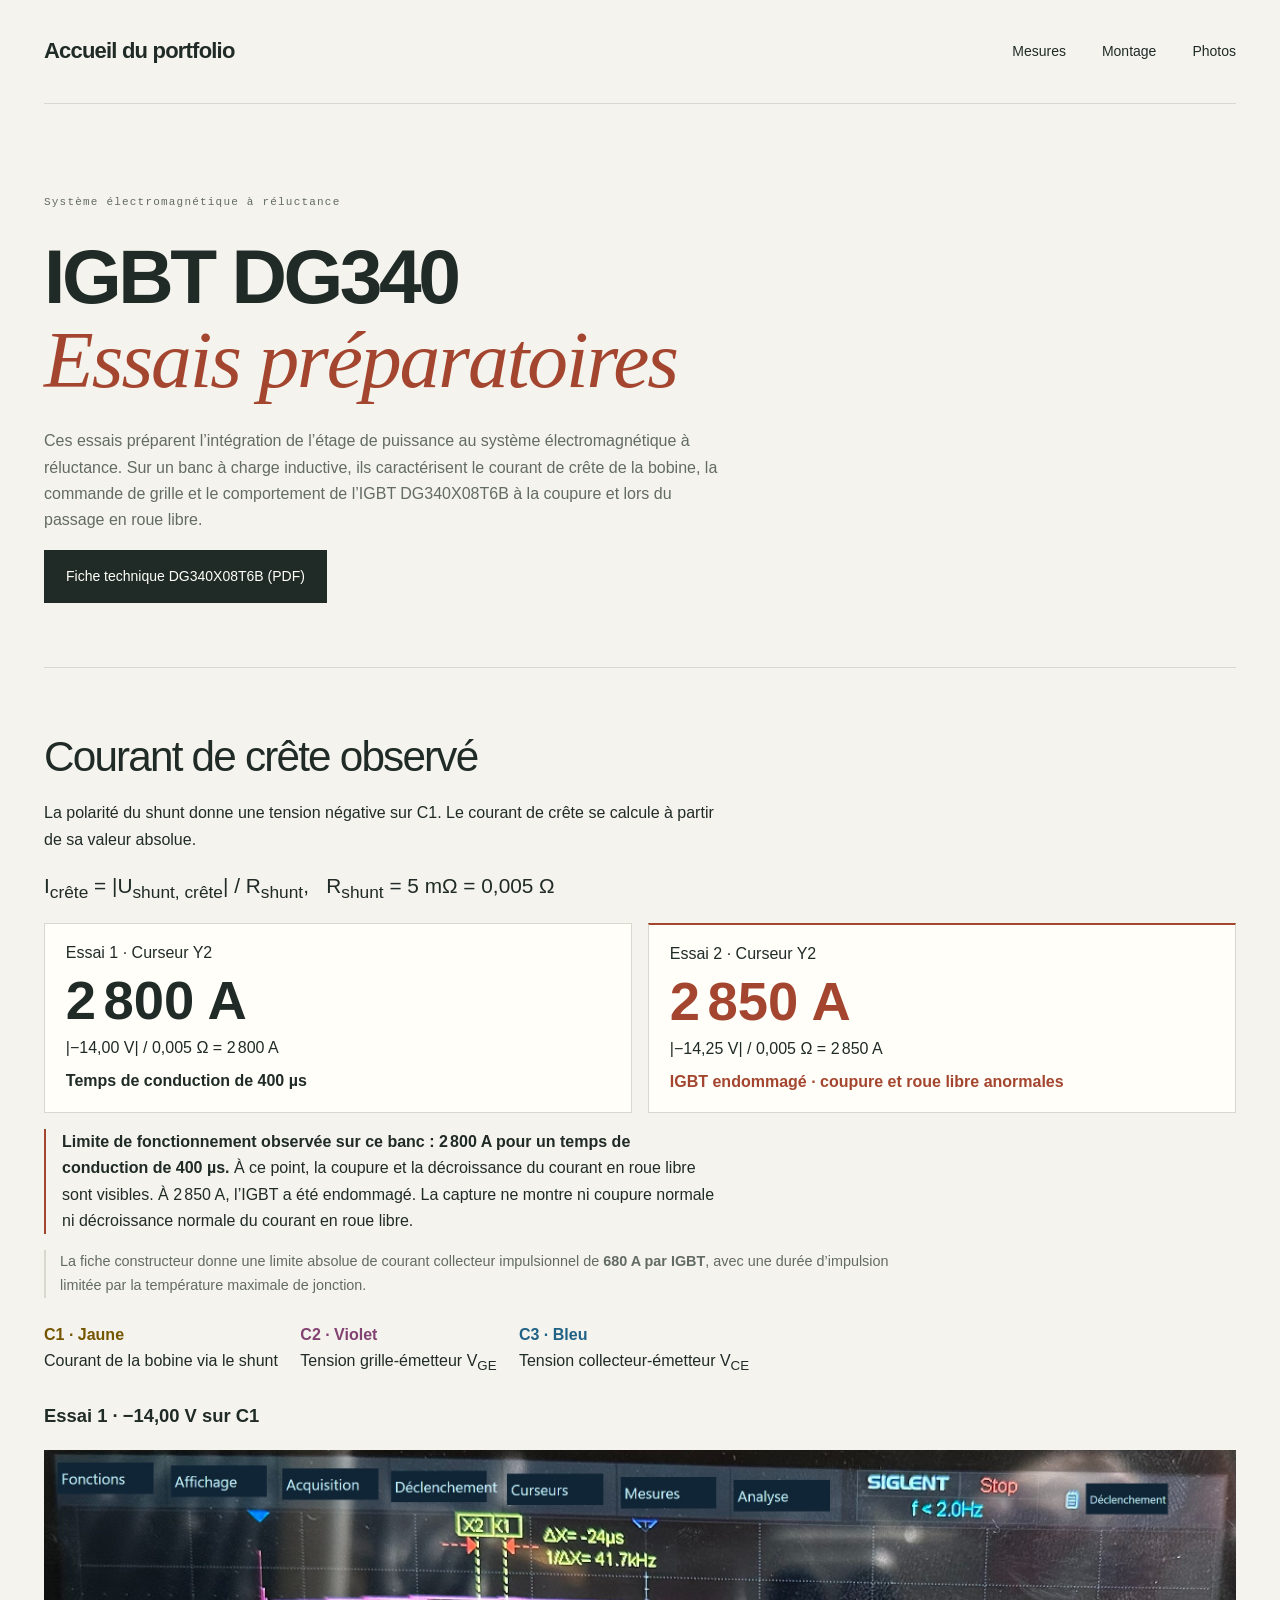
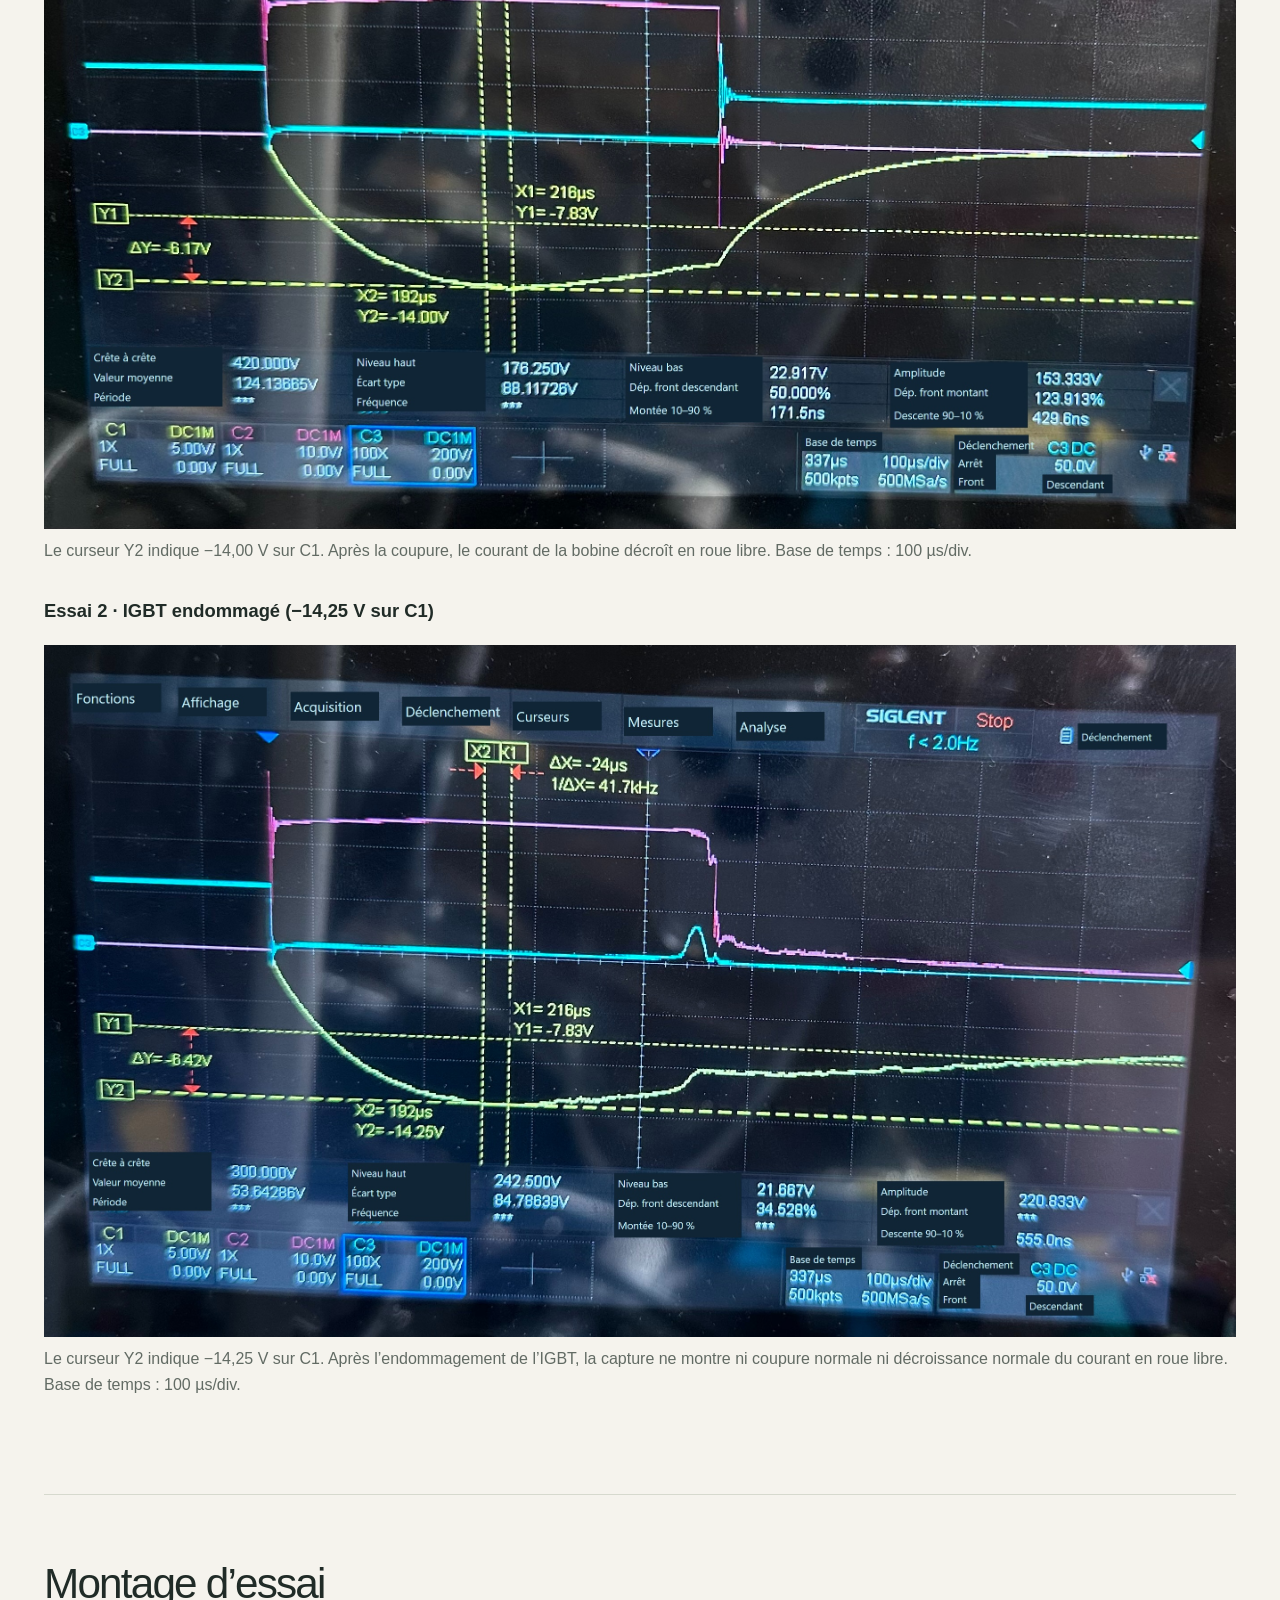
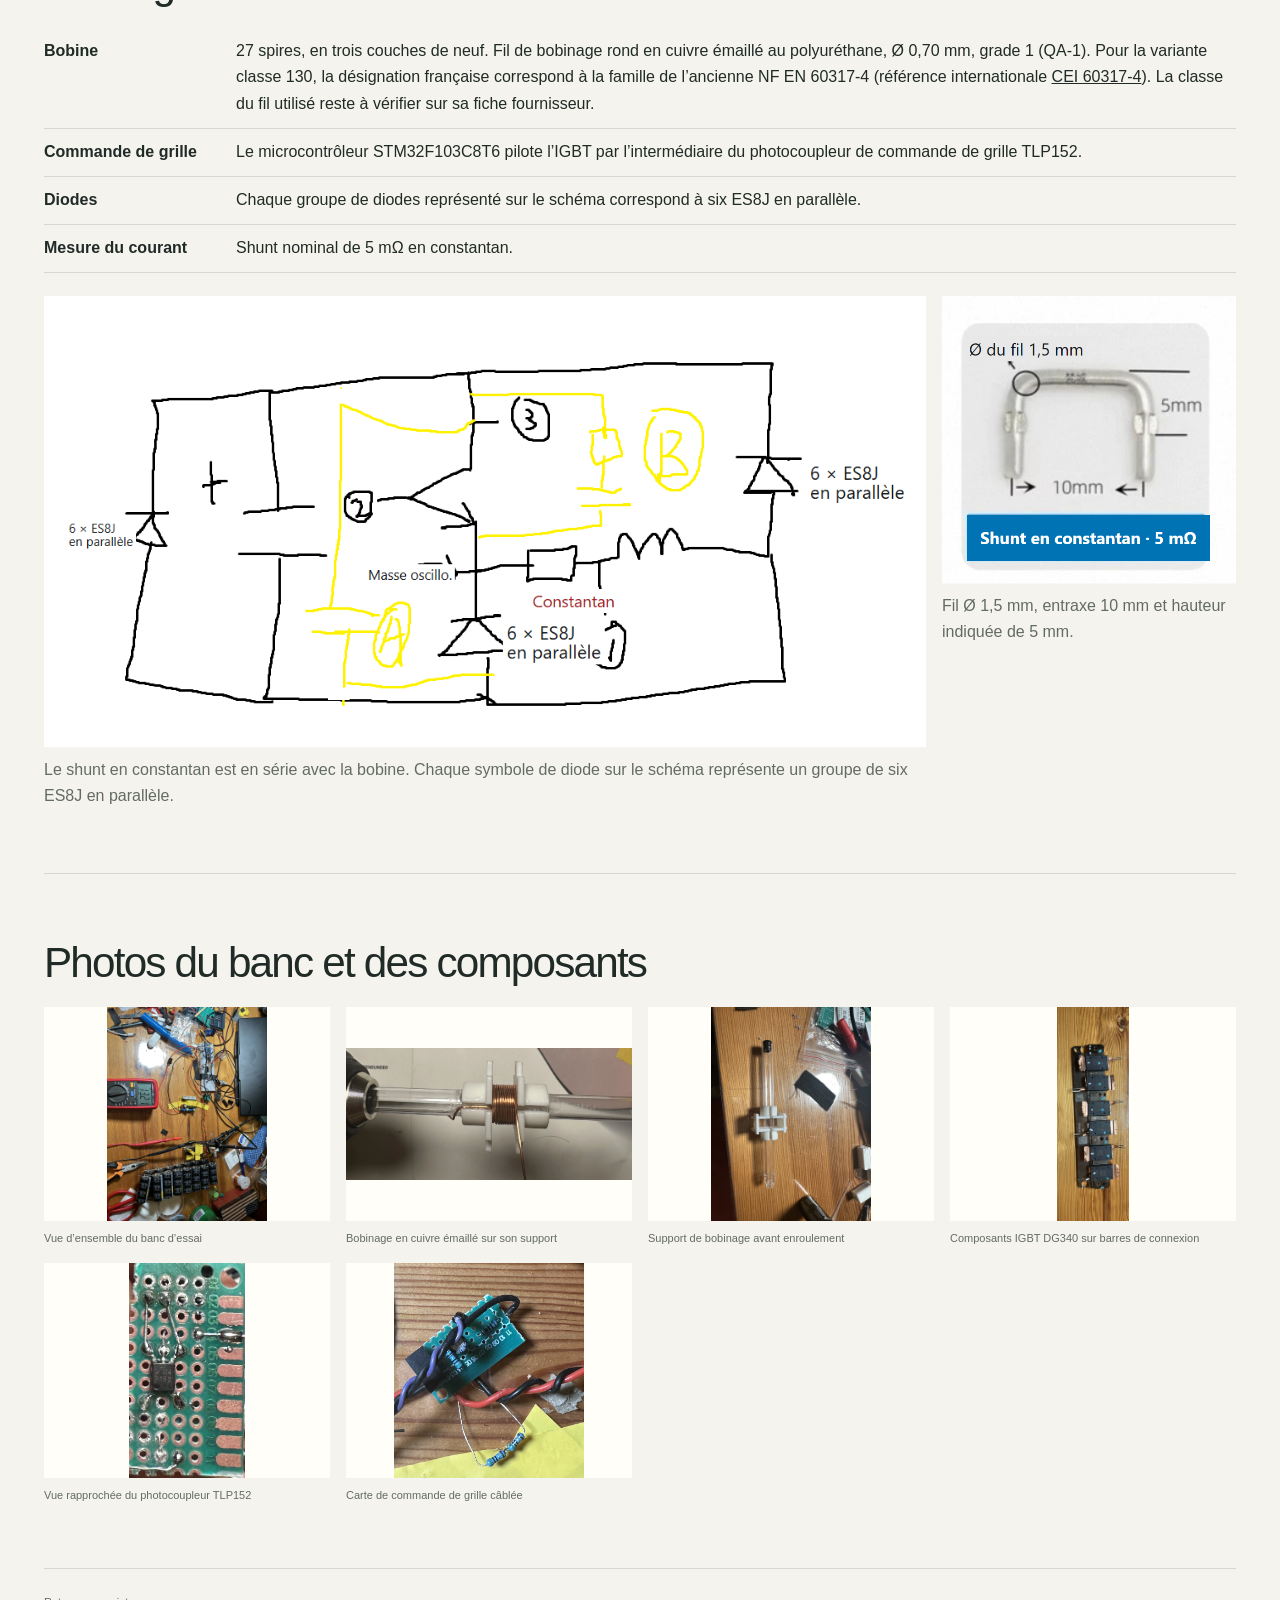
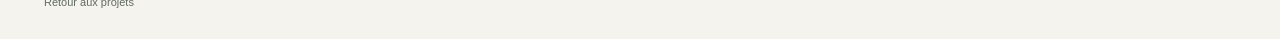
==== igbt-dg340/index.html @ d58801d5 "Keep informative captions on DG340 test figures" ====
<!doctype html>
<html lang="fr">
<head>
  <meta charset="utf-8">
  <meta name="viewport" content="width=device-width, initial-scale=1">
  <meta name="description" content="Essais préparatoires de l’étage de puissance à IGBT DG340X08T6B pour un système électromagnétique à réluctance.">
  <title>Essais préparatoires du système à réluctance · IGBT DG340</title>
  <link rel="stylesheet" href="../home-classic.css">
  <link rel="stylesheet" href="essais.css?v=3">
</head>
<body class="dg340">
  <header>
    <div class="wrap header">
      <a class="wordmark" href="../">Accueil du portfolio</a>
      <nav aria-label="Sur cette page">
        <a href="#mesures">Mesures</a>
        <a href="#montage">Montage</a>
        <a href="#photos">Photos</a>
      </nav>
    </div>
  </header>
  <main class="wrap">
    <header class="report-intro">
      <p class="eyebrow">Système électromagnétique à réluctance</p>
      <h1>IGBT DG340<br><em>Essais préparatoires</em></h1>
      <p>Ces essais préparent l’intégration de l’étage de puissance au système électromagnétique à réluctance. Sur un banc à charge inductive, ils caractérisent le courant de crête de la bobine, la commande de grille et le comportement de l’IGBT DG340X08T6B à la coupure et lors du passage en roue libre.</p>
      <a class="button" href="media/DG340X08T6B.pdf">Fiche technique DG340X08T6B (PDF)</a>
    </header>
    <section id="mesures">
      <h2>Courant de crête observé</h2>
      <p>La polarité du shunt donne une tension négative sur C1. Le courant de crête se calcule à partir de sa valeur absolue.</p>
      <p class="formula" aria-label="Courant de crête égal à la valeur absolue de la tension de crête sur le shunt divisée par 0,005 ohm">
        I<sub>crête</sub> = |U<sub>shunt, crête</sub>| / R<sub>shunt</sub>, &nbsp; R<sub>shunt</sub> = 5 mΩ = 0,005 Ω
      </p>
      <div class="results">
        <div><span>Essai 1 · Curseur Y2</span><strong>2 800 A</strong><span>|−14,00 V| / 0,005 Ω = 2 800 A</span><span class="outcome">Temps de conduction de 400 µs</span></div>
        <div class="failure"><span>Essai 2 · Curseur Y2</span><strong>2 850 A</strong><span>|−14,25 V| / 0,005 Ω = 2 850 A</span><span class="outcome">IGBT endommagé · coupure et roue libre anormales</span></div>
      </div>
      <p class="finding"><strong>Limite de fonctionnement observée sur ce banc : 2 800 A pour un temps de conduction de 400 µs.</strong> À ce point, la coupure et la décroissance du courant en roue libre sont visibles. À 2 850 A, l’IGBT a été endommagé. La capture ne montre ni coupure normale ni décroissance normale du courant en roue libre.</p>
      <p class="note">La fiche constructeur donne une limite absolue de courant collecteur impulsionnel de <strong>680 A par IGBT</strong>, avec une durée d’impulsion limitée par la température maximale de jonction.</p>
      <div class="channels" aria-label="Légende des voies de l’oscilloscope">
        <span class="yellow"><b>C1 · Jaune</b> Courant de la bobine via le shunt</span>
        <span class="purple"><b>C2 · Violet</b> Tension grille-émetteur V<sub>GE</sub></span>
        <span class="blue"><b>C3 · Bleu</b> Tension collecteur-émetteur V<sub>CE</sub></span>
      </div>
      <figure class="scope">
        <h3>Essai 1 · −14,00 V sur C1</h3><a href="media/essai-2800a-fr.jpg"><img src="media/essai-2800a-fr.jpg" width="2471" height="1407" alt="Essai 1 · −14,00 V sur C1"></a>
        <figcaption>Le curseur Y2 indique −14,00 V sur C1. Après la coupure, le courant de la bobine décroît en roue libre. Base de temps : 100 µs/div.</figcaption>
      </figure>
      <figure class="scope">
        <h3>Essai 2 · IGBT endommagé (−14,25 V sur C1)</h3><a href="media/essai-2850a-fr.jpg"><img src="media/essai-2850a-fr.jpg" width="2675" height="1553" alt="Essai 2 · IGBT endommagé (−14,25 V sur C1)"></a>
        <figcaption>Le curseur Y2 indique −14,25 V sur C1. Après l’endommagement de l’IGBT, la capture ne montre ni coupure normale ni décroissance normale du courant en roue libre. Base de temps : 100 µs/div.</figcaption>
      </figure>
    </section>
    <section id="montage">
      <h2>Montage d’essai</h2>
      <dl class="specs">
        <div><dt>Bobine</dt><dd>27 spires, en trois couches de neuf. Fil de bobinage rond en cuivre émaillé au polyuréthane, Ø 0,70 mm, grade 1 (QA-1). Pour la variante classe 130, la désignation française correspond à la famille de l’ancienne NF EN 60317-4 (référence internationale <a href="https://webstore.iec.ch/en/publication/22640">CEI 60317-4</a>). La classe du fil utilisé reste à vérifier sur sa fiche fournisseur.</dd></div>
        <div><dt>Commande de grille</dt><dd>Le microcontrôleur STM32F103C8T6 pilote l’IGBT par l’intermédiaire du photocoupleur de commande de grille TLP152.</dd></div>
        <div><dt>Diodes</dt><dd>Chaque groupe de diodes représenté sur le schéma correspond à six ES8J en parallèle.</dd></div>
        <div><dt>Mesure du courant</dt><dd>Shunt nominal de 5 mΩ en constantan.</dd></div>
      </dl>
      <div class="drawings">
        <figure>
          <a href="media/schema-fr.png"><img src="media/schema-fr.png" width="1065" height="546" alt="Schéma d’essai avec bobine, shunt en constantan, masse de l’oscilloscope et groupes de six ES8J en parallèle." loading="lazy"></a>
          <figcaption>Le shunt en constantan est en série avec la bobine. Chaque symbole de diode sur le schéma représente un groupe de six ES8J en parallèle.</figcaption>
        </figure>
        <figure>
          <a href="media/shunt-fr.png"><img src="media/shunt-fr.png" width="582" height="571" alt="Shunt en constantan de 5 mΩ." loading="lazy"></a>
          <figcaption>Fil Ø 1,5 mm, entraxe 10 mm et hauteur indiquée de 5 mm.</figcaption>
        </figure>
      </div>
    </section>
    <section id="photos">
      <h2>Photos du banc et des composants</h2>
      <div class="gallery">
        <figure><a href="media/banc.webp"><img src="media/banc.webp" width="3024" height="4032" alt="Vue d’ensemble du banc d’essai" loading="lazy"></a><figcaption>Vue d’ensemble du banc d’essai</figcaption></figure>
        <figure><a href="media/bobinage.webp"><img src="media/bobinage.webp" width="3021" height="1391" alt="Bobinage en cuivre émaillé sur son support" loading="lazy"></a><figcaption>Bobinage en cuivre émaillé sur son support</figcaption></figure>
        <figure><a href="media/support.webp"><img src="media/support.webp" width="3024" height="4032" alt="Support de bobinage avant enroulement" loading="lazy"></a><figcaption>Support de bobinage avant enroulement</figcaption></figure>
        <figure><a href="media/igbt.webp"><img src="media/igbt.webp" width="1274" height="3838" alt="Composants IGBT DG340 sur barres de connexion" loading="lazy"></a><figcaption>Composants IGBT DG340 sur barres de connexion</figcaption></figure>
        <figure><a href="media/tlp152.webp"><img src="media/tlp152.webp" width="510" height="943" alt="Vue rapprochée du photocoupleur TLP152" loading="lazy"></a><figcaption>Vue rapprochée du photocoupleur TLP152</figcaption></figure>
        <figure><a href="media/commande.webp"><img src="media/commande.webp" width="1298" height="1469" alt="Carte de commande de grille câblée" loading="lazy"></a><figcaption>Carte de commande de grille câblée</figcaption></figure>
      </div>
    </section>
  </main>
  <footer class="wrap footer"><a href="../#projets">Retour aux projets</a></footer>
</body>
</html>
---- home-classic.css ----
:root{--bg:#f5f3ed;--ink:#202b27;--muted:#626b64;--line:#d6d9ce;--accent:#a4462f;--paper:#fffef9;--green:#d8e4d3}*{box-sizing:border-box}html{scroll-behavior:smooth;scroll-padding-top:32px}body{margin:0;background:var(--bg);color:var(--ink);font:16px/1.65 -apple-system,BlinkMacSystemFont,"Segoe UI",Arial,sans-serif}a{color:inherit}img{display:block;width:100%;height:auto}button,a,summary{-webkit-tap-highlight-color:transparent}a:focus-visible,button:focus-visible,summary:focus-visible{outline:3px solid var(--accent);outline-offset:5px}.wrap{width:min(1240px,calc(100% - 88px));margin:auto}.header{display:flex;justify-content:space-between;align-items:center;gap:24px;min-height:104px;border-bottom:1px solid var(--line)}.wordmark{display:flex;align-items:center;gap:12px;font-size:22px;font-weight:650;letter-spacing:-.8px;text-decoration:none}.header nav{display:flex;gap:36px}.header nav a{font-size:14px;text-decoration:none}.header nav a:hover,.footer a:hover{text-decoration:underline;text-underline-offset:6px}.hero{padding-top:80px;padding-bottom:72px;display:grid;grid-template-columns:1.05fr 1fr;gap:64px;align-items:center}.eyebrow,.mono,.mini-index,.badge{font:11px/1.5 ui-monospace,SFMono-Regular,Consolas,monospace;letter-spacing:1.2px}.eyebrow{font-size:11px;margin:0 0 26px;color:var(--muted)}.dot{display:inline-block;background:var(--accent);width:7px;height:7px;border-radius:50%;margin-right:10px}h1,h2,h3,h4,p,figure{margin-top:0}h1{font-size:clamp(50px,5.6vw,81px);line-height:1.05;letter-spacing:-4px;font-weight:550;margin-bottom:26px}em{font:italic 1.06em/1.05 Georgia,"Times New Roman",serif;color:var(--accent);letter-spacing:-2px}.intro{font-size:17px;color:var(--muted);max-width:495px;margin-bottom:30px}.button{display:inline-flex;gap:35px;align-items:center;justify-content:space-between;background:var(--ink);color:#fffef9;padding:14px 21px;text-decoration:none;font-size:14px;border:1px solid var(--ink);transition:background .15s}.button:hover{background:#3b4f43}.button span{font-size:20px}.hero-foot{font-size:11px;margin:32px 0 0;color:var(--muted);max-width:430px}.hero-foot span{color:#b7bcb0;margin:0 5px}.hero-image{margin:0;position:relative;background:#e3e4dc;align-self:stretch;display:flex;flex-direction:column;min-height:430px}.hero-image img{height:100%;min-height:380px;object-fit:cover;object-position:50% 65%;flex:1}.hero-image figcaption{display:flex;justify-content:space-between;gap:12px;padding:13px 16px;background:var(--ink);color:var(--bg);font:10px/1.6 ui-monospace,Consolas,monospace}.toolbelt{border-block:1px solid var(--line);padding:22px 0}.toolbelt .wrap{display:flex;justify-content:space-between;gap:12px;font:11px ui-monospace,Consolas,monospace;letter-spacing:2px;color:var(--muted)}.section{padding-top:88px;padding-bottom:88px}.section-heading{display:flex;justify-content:space-between;gap:30px;align-items:flex-end;margin-bottom:40px}.section-heading .eyebrow{margin-bottom:12px}h2{font-size:clamp(30px,3.3vw,44px);font-weight:500;letter-spacing:-1.8px;line-height:1.2;margin-bottom:0}.section-heading>p{font-size:13px;color:var(--muted);margin-bottom:3px}.featured{border:1px solid var(--line);background:var(--paper);padding:34px}.featured-header{display:flex;gap:20px;align-items:center;justify-content:space-between;margin-bottom:28px}.badge{background:var(--green);padding:6px 10px;color:#344333;font-size:10px}.featured-header>.mono{font-size:10px;color:var(--muted)}.project-intro{display:grid;grid-template-columns:1fr 1fr;gap:56px;margin-bottom:25px}.project-intro h3{font-size:clamp(28px,2.8vw,39px);letter-spacing:-1.6px;line-height:1.15;font-weight:550;margin-bottom:12px}.subtitle{font-size:12px;color:var(--accent);margin-bottom:0}.project-intro>p{font-size:14px;color:var(--muted);margin-bottom:0}.feature-photo{margin:0 0 32px}.feature-photo>a{display:block;overflow:hidden}.feature-photo img{max-height:510px;object-fit:cover;object-position:50% 49%}.feature-photo figcaption{padding:9px 0;font-size:11px;color:var(--muted)}.contributions{display:grid;grid-template-columns:repeat(3,1fr);gap:28px 34px}.contributions>div{border-top:1px solid var(--line);padding-top:17px}.mini-index{color:var(--accent)}h4{font-weight:600;font-size:15px;margin:9px 0}.contributions p{font-size:13px;line-height:1.75;color:var(--muted);margin-bottom:0}.tags{display:flex;flex-wrap:wrap;gap:7px;margin-top:26px}.tags span{font:10px/1.5 ui-monospace,Consolas,monospace;padding:4px 8px;border:1px solid var(--line);color:var(--muted)}details summary{cursor:pointer;list-style:none;display:flex;justify-content:space-between;gap:20px;align-items:center}summary::-webkit-details-marker{display:none}.project-gallery{margin-top:30px;border-top:1px solid var(--line)}.project-gallery>summary{padding:20px 0 0;font-size:14px;font-weight:550}.summary-action{color:var(--accent);font-size:12px}.summary-action>span{display:inline-block;font-size:20px;margin-left:12px}.gallery-intro{font-size:13px;color:var(--muted);margin:22px 0}.gallery{display:grid;grid-template-columns:repeat(3,1fr);gap:22px}.gallery figure{margin:0}.gallery a{display:block;background:#eee;overflow:hidden;cursor:zoom-in}.gallery img{aspect-ratio:4/3;object-fit:cover;transition:transform .25s}.gallery a:hover img{transform:scale(1.025)}.gallery figcaption{font-size:11px;line-height:1.55;margin-top:9px;color:var(--muted)}.gallery figcaption strong{color:var(--ink);font-weight:550;display:block;margin-bottom:3px}.note{font-size:11px;color:var(--muted);border-left:2px solid var(--line);padding-left:14px;margin-top:26px;max-width:850px}.academic-heading{display:flex;justify-content:space-between;align-items:center;gap:20px;margin:56px 0 22px}.academic-heading h3{font-size:23px;letter-spacing:-.6px;font-weight:500;margin:0}.academic-heading .mono{font-size:9px;color:var(--muted)}.academic-grid{display:grid;grid-template-columns:repeat(3,1fr);gap:22px}.academic{border:1px solid var(--line);padding:26px;display:flex;flex-direction:column}.card-top{display:flex;justify-content:space-between;gap:8px;align-items:center;margin-bottom:32px}.card-top .mono{font-size:9px;letter-spacing:.4px;color:var(--muted)}.academic h3{font-size:25px;line-height:1.2;letter-spacing:-1px;font-weight:550;margin-bottom:17px}.academic>p{font-size:14px;color:var(--muted)}.academic details{border-top:1px solid var(--line);padding-top:15px;margin-top:6px}.academic summary{font-size:12px}.academic summary span{font-size:19px;color:var(--accent)}.academic ul{padding-left:18px;font-size:13px;color:var(--muted)}.academic li{margin:10px 0}.academic .tags{margin-top:auto;padding-top:24px}.approach{background:#e8ebdf;border-block:1px solid #d7decb;padding:80px 0}.approach-layout{display:grid;grid-template-columns:1fr 1fr;gap:90px}.approach h2{font-size:clamp(35px,4.3vw,56px);line-height:1.12;letter-spacing:-2px}.approach .eyebrow{margin-bottom:22px}.approach-copy{padding-top:42px}.approach-copy p{font-size:15px;color:#596351;margin-bottom:22px}.text-link{font-size:13px;text-decoration:none;display:inline-flex;gap:25px;align-items:center;border-bottom:1px solid var(--ink);padding-bottom:5px;margin-top:7px}.contact .eyebrow{margin-bottom:18px}.contact-row{display:flex;justify-content:space-between;gap:35px;align-items:center}.contact-row h2{font-size:clamp(36px,4.8vw,64px);letter-spacing:-2.7px}.contact-row p{font-size:14px;color:var(--muted);margin:17px 0}.email{font-size:clamp(17px,2vw,24px);text-decoration:none;border-bottom:1px solid #b7beb0;overflow-wrap:anywhere}.footer{border-top:1px solid var(--line);display:flex;gap:28px;padding-top:24px;padding-bottom:28px;font-size:11px;color:var(--muted)}.footer>span{margin-right:auto}.footer a{text-decoration:none}.skip{position:fixed;top:-60px;left:12px;padding:8px 14px;background:var(--ink);color:white;z-index:20}.skip:focus{top:10px}dialog{width:min(1200px,94vw);max-height:94vh;border:0;padding:20px;background:#171e19;color:var(--paper)}dialog::backdrop{background:rgba(0,0,0,.85)}dialog img{object-fit:contain;max-height:76vh;width:100%}dialog p{font-size:13px;margin:14px 0 0}dialog button{display:block;margin:0 0 14px auto;background:transparent;border:1px solid #737d73;padding:7px 13px;color:#fff;cursor:pointer}body.modal-open{overflow:hidden}
@media(min-width:1500px){.hero{gap:95px;padding-top:92px;padding-bottom:92px}.hero-image{min-height:460px}}
@media(max-width:1000px){.wrap{width:calc(100% - 48px)}.hero{gap:30px;padding-top:55px}.hero-image{min-height:380px}h1{letter-spacing:-3px}.project-intro{gap:28px}.featured{padding:26px}.contributions{gap:24px}.academic{padding:20px}.academic h3{font-size:23px}.approach-layout{gap:45px}.gallery{grid-template-columns:repeat(2,1fr)}}
@media(max-width:720px){.wrap{width:calc(100% - 36px)}.header{min-height:83px;gap:12px}.wordmark{font-size:19px;gap:8px}.header nav{gap:17px}.header nav a{font-size:12px}.hero{grid-template-columns:1fr;padding-top:43px;padding-bottom:38px;gap:30px}.hero h1{font-size:64px}.eyebrow{font-size:10px;margin-bottom:20px}.intro{font-size:16px}.hero-image{min-height:0}.hero-image img{height:285px;min-height:0;flex:none}.hero-image figcaption{font-size:9px;padding:11px 12px}.hero-foot{margin-top:24px}.toolbelt{padding:16px 0}.toolbelt .wrap{font-size:8px;letter-spacing:.8px;gap:5px}.section{padding-top:52px;padding-bottom:52px}.section-heading{display:block;margin-bottom:26px}.section-heading>p{margin-top:16px}.section-heading>p br{display:none}h2{font-size:33px;letter-spacing:-1.3px}.featured{padding:20px}.featured-header{align-items:flex-start;flex-direction:column;gap:10px;margin-bottom:25px}.project-intro{grid-template-columns:1fr;gap:18px}.project-intro h3{font-size:32px}.project-intro h3 br{display:none}.project-intro>p{font-size:14px}.feature-photo img{height:auto;object-fit:contain}.contributions{grid-template-columns:repeat(2,minmax(0,1fr));gap:22px 18px}.contributions h4{font-size:14px}.contributions p{font-size:12px}.project-gallery>summary{align-items:flex-start;font-size:13px;gap:10px}.summary-action{font-size:10px;white-space:nowrap}.gallery{gap:18px 12px}.gallery figcaption{font-size:10px}.academic-heading{display:block;margin:36px 0 20px}.academic-heading .mono{display:block;margin-top:9px}.academic-grid{grid-template-columns:1fr;gap:16px}.academic{padding:25px}.academic h3{font-size:28px}.card-top{margin-bottom:22px}.academic .tags{padding-top:12px}.approach{padding:48px 0}.approach-layout{grid-template-columns:1fr;gap:20px}.approach h2{font-size:43px}.approach-copy{padding-top:12px}.contact-row{display:block}.contact-row .button{margin:15px 0 23px}.contact-row h2{font-size:44px;letter-spacing:-2px}.footer{flex-wrap:wrap;gap:12px 24px}.footer>span{flex-basis:100%}.email{font-size:20px}}
@media(max-width:370px){.header nav{gap:11px}.header nav a{font-size:11px}.hero h1{font-size:55px}.contributions{grid-template-columns:1fr}.project-gallery>summary{flex-direction:column}.gallery{grid-template-columns:1fr}.hero-image figcaption{flex-direction:column;gap:3px}}
@media(prefers-reduced-motion:reduce){html{scroll-behavior:auto}*{transition:none!important}}

/* Identité visuelle : avatar de serval. */
.brand-avatar{width:80px;height:80px;flex-shrink:0;border-radius:18px;object-fit:contain;background:#c5d4ae}.profile-identity{display:flex;align-items:center;gap:20px;margin-bottom:26px}.profile-identity img{width:112px;height:112px;flex-shrink:0;border-radius:22px;object-fit:contain}.profile-identity strong{display:block;font-size:25px;font-weight:550;letter-spacing:-.8px}.profile-identity span{display:block;font-size:12px;color:var(--muted);margin-top:4px}@media(max-width:720px){.brand-avatar{width:64px;height:64px;border-radius:14px}.profile-identity img{width:96px;height:96px;border-radius:18px}}@media(max-width:370px){.header{flex-wrap:wrap;padding-block:14px;gap:12px}.header nav{width:100%;justify-content:space-between}}
@media(max-width:420px){.header{flex-wrap:wrap;padding-block:14px;gap:14px}.header nav{width:100%;justify-content:space-between}}

.pcb-revision{padding:26px 0 30px;border-top:1px solid var(--line)}.pcb-heading{display:flex;justify-content:space-between;align-items:center;gap:20px;margin-bottom:12px}.pcb-heading .eyebrow{margin-bottom:7px;font-size:10px}.pcb-heading h4{font-size:23px;font-weight:550;letter-spacing:-.7px;margin:0}.pcb-description{font-size:13px;color:var(--muted);margin-bottom:18px}.pcb-preview{margin:0}.pcb-preview>a{display:block;background:#080a08;border:1px solid #242b23;border-radius:8px;overflow:hidden;cursor:zoom-in}.pcb-preview img{width:100%;height:auto;object-fit:contain}.pcb-preview figcaption{font-size:11px;color:var(--muted);padding-top:10px}.pcb-original{display:inline-block;margin-top:9px;font-size:12px;color:var(--accent);text-underline-offset:4px}@media(max-width:720px){.pcb-heading{align-items:flex-start;flex-direction:column;gap:12px}.pcb-heading h4{font-size:21px}}

/* Retain direct access to the detailed project pages introduced later. */
.classic-deeplink{margin:20px 0 0}.academic>.text-link{margin:15px 0 8px;font-size:12px}

/* Aperçu du projet personnel ; les détails restent sur sa fiche. */
.featured-summary .feature-photo{margin-bottom:24px}
.featured-summary .feature-photo img{max-height:410px;object-position:50% 57%}
.project-highlights{display:grid;grid-template-columns:repeat(3,minmax(0,1fr));gap:28px;margin:0;padding:0;list-style:none}
.project-highlights li{display:flex;align-items:flex-start;gap:13px;border-top:1px solid var(--line);padding-top:18px}
.project-highlights .mini-index{flex-shrink:0;padding-top:2px}
.project-highlights h4{margin:0 0 7px;font-size:15px;line-height:1.4}
.project-highlights p{margin:0;font-size:13px;line-height:1.7;color:var(--muted)}
.featured-footer{display:flex;justify-content:space-between;align-items:center;gap:24px;margin-top:28px}
.featured-footer p{margin:0;max-width:380px;font-size:12px;color:var(--muted)}
.featured-footer .button{flex-shrink:0}
@media(max-width:720px){
 .featured-summary .feature-photo img{max-height:none}
 .project-highlights{grid-template-columns:1fr;gap:18px}
 .project-highlights li{padding-top:15px}
 .featured-footer{flex-direction:column;align-items:stretch;gap:16px;margin-top:24px}
 .featured-footer .button{min-height:52px}
}
---- igbt-dg340/essais.css ----
.report-intro { padding-block: clamp(2.5rem, 7vw, 6rem) clamp(2rem, 5vw, 4rem); }
.dg340 h1 { font-size: clamp(2.5rem, 6vw, 5.05rem); letter-spacing: -.045em; max-width: 19ch; }
.dg340 h2 { margin-bottom: 1.1rem; }
.dg340 h3 { font-size: 1.15rem; }
p { margin-block: 0 1rem; max-width: 76ch; }
.report-intro > p:not(.eyebrow), figcaption { color: var(--muted); }
section { border-top: 1px solid var(--line); padding-block: clamp(2rem, 5vw, 4rem); }
.formula { font-size: clamp(1rem, 3vw, 1.3rem); }
.results, .drawings, .gallery { display: grid; gap: 1rem; }
.results { grid-template-columns: repeat(auto-fit,minmax(min(100%, 17rem),1fr)); margin-bottom: 1rem; }
.results > div { display: grid; background: var(--paper); border: 1px solid var(--line); padding: 1.05rem 1.3rem; }
.results strong { font-size: clamp(2rem, 5vw, 3.4rem); line-height: 1.25; color: var(--ink); }
.dg340 .note { font-size: .9rem; margin-top: 1rem; }
.finding { border-inline-start: 2px solid var(--accent); padding-inline-start: 1rem; }
.results .failure { border-top: 2px solid var(--accent); }
.results .failure strong, .results .failure .outcome { color: var(--accent); }
.outcome { margin-top: .4rem; font-weight: 600; }
.channels { display: flex; flex-wrap: wrap; gap: .6rem 1.4rem; margin: 1.5rem 0; }
.channels b { display: block; }
.yellow b { color: #755600; } .purple b { color: #824272; } .blue b { color: #1f6286; }
figure { margin: 0; min-width: 0; }
img { display: block; width: 100%; height: auto; }
figure > a:has(img) { display: block; }
figcaption { margin-top: .55rem; }
.scope { margin-bottom: 2rem; }
dd { margin: 0; }
.specs > div { display: grid; grid-template-columns: 11rem 1fr; gap: .25rem 1rem; padding: .65rem 0; border-bottom: 1px solid var(--line); }
.specs dt { font-weight: 700; }
.drawings { grid-template-columns: minmax(0, 3fr) minmax(13rem, 1fr); align-items: start; margin-top: 1.4rem; }
.gallery { grid-template-columns: repeat(auto-fit, minmax(min(100%, 17rem),1fr)); }
.gallery img { aspect-ratio: 4 / 3; object-fit: contain; background: var(--paper); }
@media (max-width: 48rem) { .drawings { grid-template-columns: 1fr; } }
@media (max-width: 34rem) { .specs > div { grid-template-columns: 1fr; } }
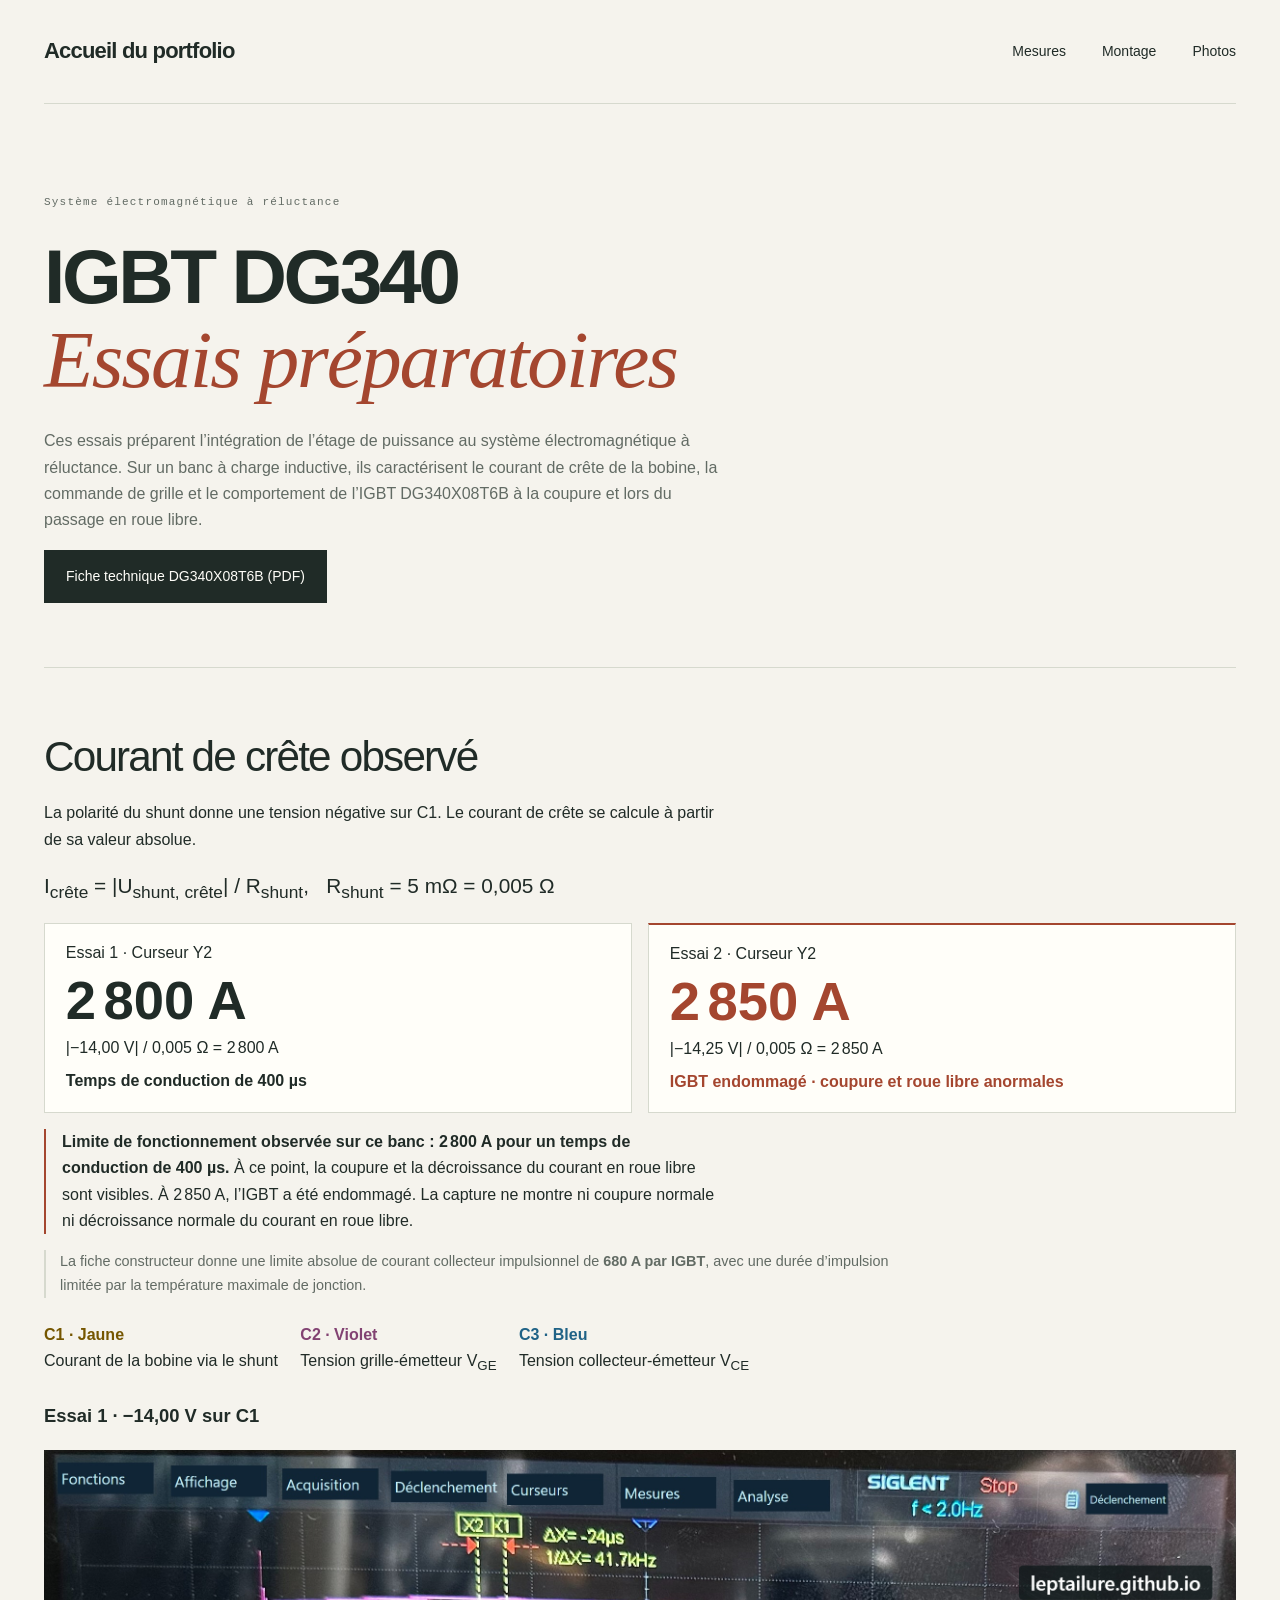
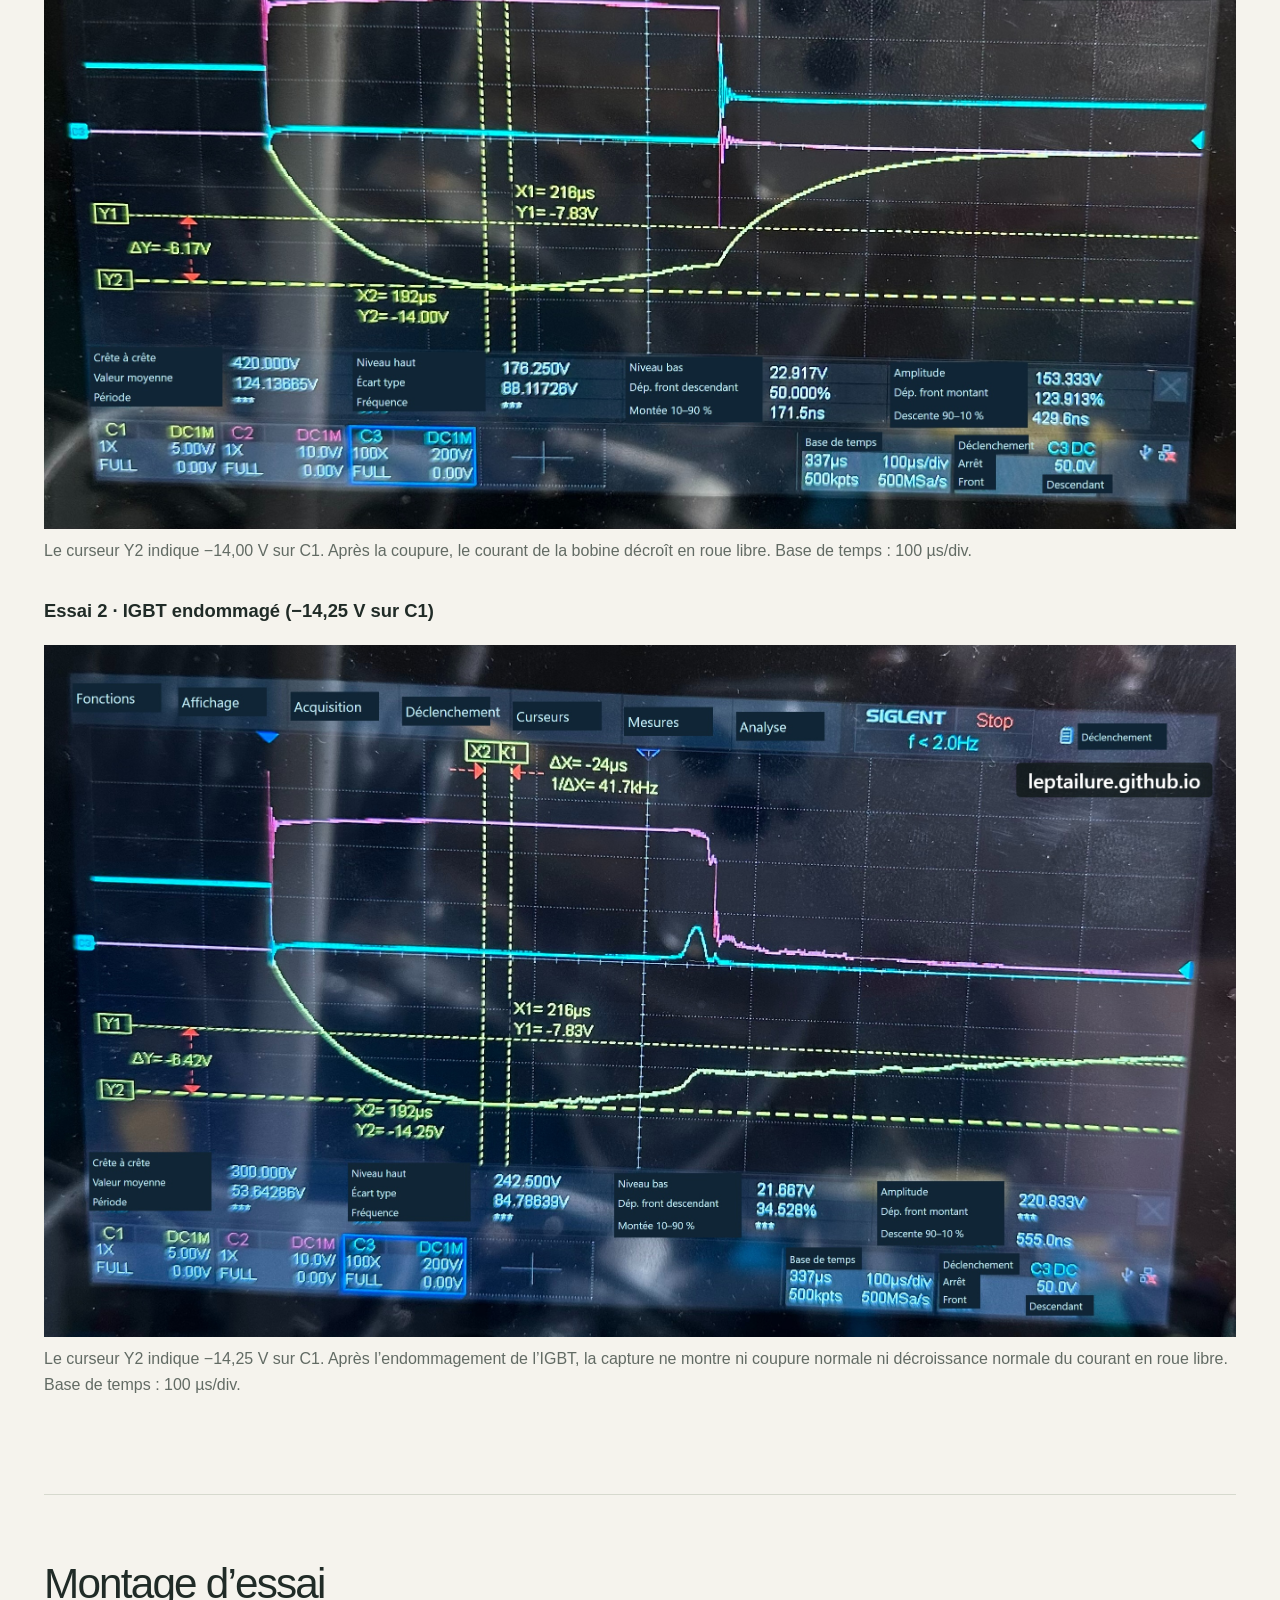
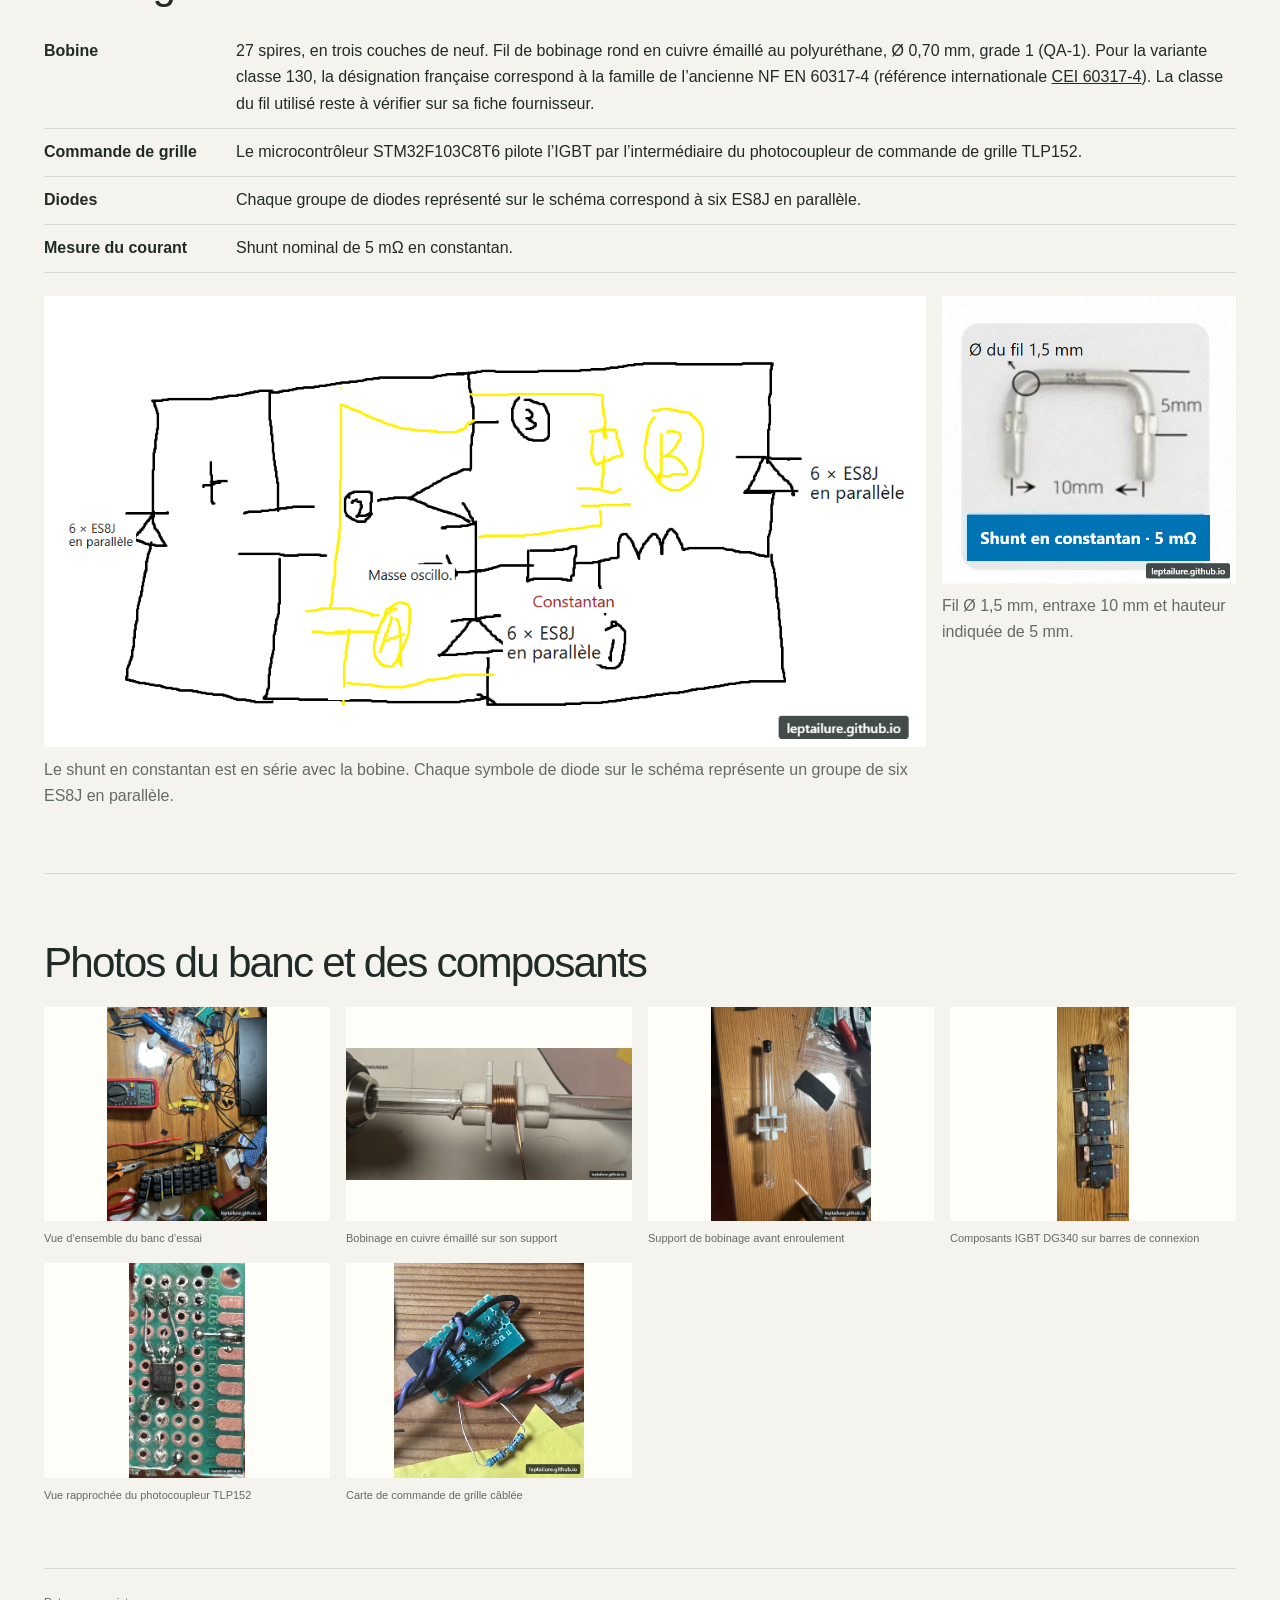
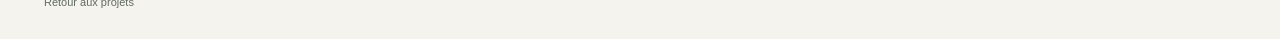
==== commit 03a927dc: "Publish airflow PCB gallery and watermark project images" ====
--- a/igbt-dg340/index.html
+++ b/igbt-dg340/index.html
@@ -44,11 +44,11 @@
         <span class="blue"><b>C3 · Bleu</b> Tension collecteur-émetteur V<sub>CE</sub></span>
       </div>
       <figure class="scope">
-        <h3>Essai 1 · −14,00 V sur C1</h3><a href="media/essai-2800a-fr.jpg"><img src="media/essai-2800a-fr.jpg" width="2471" height="1407" alt="Essai 1 · −14,00 V sur C1"></a>
+        <h3>Essai 1 · −14,00 V sur C1</h3><a href="media/essai-2800a-fr.jpg?v=wm1"><img src="media/essai-2800a-fr.jpg?v=wm1" width="2471" height="1407" alt="Essai 1 · −14,00 V sur C1"></a>
         <figcaption>Le curseur Y2 indique −14,00 V sur C1. Après la coupure, le courant de la bobine décroît en roue libre. Base de temps : 100 µs/div.</figcaption>
       </figure>
       <figure class="scope">
-        <h3>Essai 2 · IGBT endommagé (−14,25 V sur C1)</h3><a href="media/essai-2850a-fr.jpg"><img src="media/essai-2850a-fr.jpg" width="2675" height="1553" alt="Essai 2 · IGBT endommagé (−14,25 V sur C1)"></a>
+        <h3>Essai 2 · IGBT endommagé (−14,25 V sur C1)</h3><a href="media/essai-2850a-fr.jpg?v=wm1"><img src="media/essai-2850a-fr.jpg?v=wm1" width="2675" height="1553" alt="Essai 2 · IGBT endommagé (−14,25 V sur C1)"></a>
         <figcaption>Le curseur Y2 indique −14,25 V sur C1. Après l’endommagement de l’IGBT, la capture ne montre ni coupure normale ni décroissance normale du courant en roue libre. Base de temps : 100 µs/div.</figcaption>
       </figure>
     </section>
@@ -62,11 +62,11 @@
       </dl>
       <div class="drawings">
         <figure>
-          <a href="media/schema-fr.png"><img src="media/schema-fr.png" width="1065" height="546" alt="Schéma d’essai avec bobine, shunt en constantan, masse de l’oscilloscope et groupes de six ES8J en parallèle." loading="lazy"></a>
+          <a href="media/schema-fr.png?v=wm1"><img src="media/schema-fr.png?v=wm1" width="1065" height="546" alt="Schéma d’essai avec bobine, shunt en constantan, masse de l’oscilloscope et groupes de six ES8J en parallèle." loading="lazy"></a>
           <figcaption>Le shunt en constantan est en série avec la bobine. Chaque symbole de diode sur le schéma représente un groupe de six ES8J en parallèle.</figcaption>
         </figure>
         <figure>
-          <a href="media/shunt-fr.png"><img src="media/shunt-fr.png" width="582" height="571" alt="Shunt en constantan de 5 mΩ." loading="lazy"></a>
+          <a href="media/shunt-fr.png?v=wm1"><img src="media/shunt-fr.png?v=wm1" width="582" height="571" alt="Shunt en constantan de 5 mΩ." loading="lazy"></a>
           <figcaption>Fil Ø 1,5 mm, entraxe 10 mm et hauteur indiquée de 5 mm.</figcaption>
         </figure>
       </div>
@@ -74,12 +74,12 @@
     <section id="photos">
       <h2>Photos du banc et des composants</h2>
       <div class="gallery">
-        <figure><a href="media/banc.webp"><img src="media/banc.webp" width="3024" height="4032" alt="Vue d’ensemble du banc d’essai" loading="lazy"></a><figcaption>Vue d’ensemble du banc d’essai</figcaption></figure>
-        <figure><a href="media/bobinage.webp"><img src="media/bobinage.webp" width="3021" height="1391" alt="Bobinage en cuivre émaillé sur son support" loading="lazy"></a><figcaption>Bobinage en cuivre émaillé sur son support</figcaption></figure>
-        <figure><a href="media/support.webp"><img src="media/support.webp" width="3024" height="4032" alt="Support de bobinage avant enroulement" loading="lazy"></a><figcaption>Support de bobinage avant enroulement</figcaption></figure>
-        <figure><a href="media/igbt.webp"><img src="media/igbt.webp" width="1274" height="3838" alt="Composants IGBT DG340 sur barres de connexion" loading="lazy"></a><figcaption>Composants IGBT DG340 sur barres de connexion</figcaption></figure>
-        <figure><a href="media/tlp152.webp"><img src="media/tlp152.webp" width="510" height="943" alt="Vue rapprochée du photocoupleur TLP152" loading="lazy"></a><figcaption>Vue rapprochée du photocoupleur TLP152</figcaption></figure>
-        <figure><a href="media/commande.webp"><img src="media/commande.webp" width="1298" height="1469" alt="Carte de commande de grille câblée" loading="lazy"></a><figcaption>Carte de commande de grille câblée</figcaption></figure>
+        <figure><a href="media/banc.webp?v=wm1"><img src="media/banc.webp?v=wm1" width="3024" height="4032" alt="Vue d’ensemble du banc d’essai" loading="lazy"></a><figcaption>Vue d’ensemble du banc d’essai</figcaption></figure>
+        <figure><a href="media/bobinage.webp?v=wm1"><img src="media/bobinage.webp?v=wm1" width="3021" height="1391" alt="Bobinage en cuivre émaillé sur son support" loading="lazy"></a><figcaption>Bobinage en cuivre émaillé sur son support</figcaption></figure>
+        <figure><a href="media/support.webp?v=wm1"><img src="media/support.webp?v=wm1" width="3024" height="4032" alt="Support de bobinage avant enroulement" loading="lazy"></a><figcaption>Support de bobinage avant enroulement</figcaption></figure>
+        <figure><a href="media/igbt.webp?v=wm1"><img src="media/igbt.webp?v=wm1" width="1274" height="3838" alt="Composants IGBT DG340 sur barres de connexion" loading="lazy"></a><figcaption>Composants IGBT DG340 sur barres de connexion</figcaption></figure>
+        <figure><a href="media/tlp152.webp?v=wm1"><img src="media/tlp152.webp?v=wm1" width="510" height="943" alt="Vue rapprochée du photocoupleur TLP152" loading="lazy"></a><figcaption>Vue rapprochée du photocoupleur TLP152</figcaption></figure>
+        <figure><a href="media/commande.webp?v=wm1"><img src="media/commande.webp?v=wm1" width="1298" height="1469" alt="Carte de commande de grille câblée" loading="lazy"></a><figcaption>Carte de commande de grille câblée</figcaption></figure>
       </div>
     </section>
   </main>
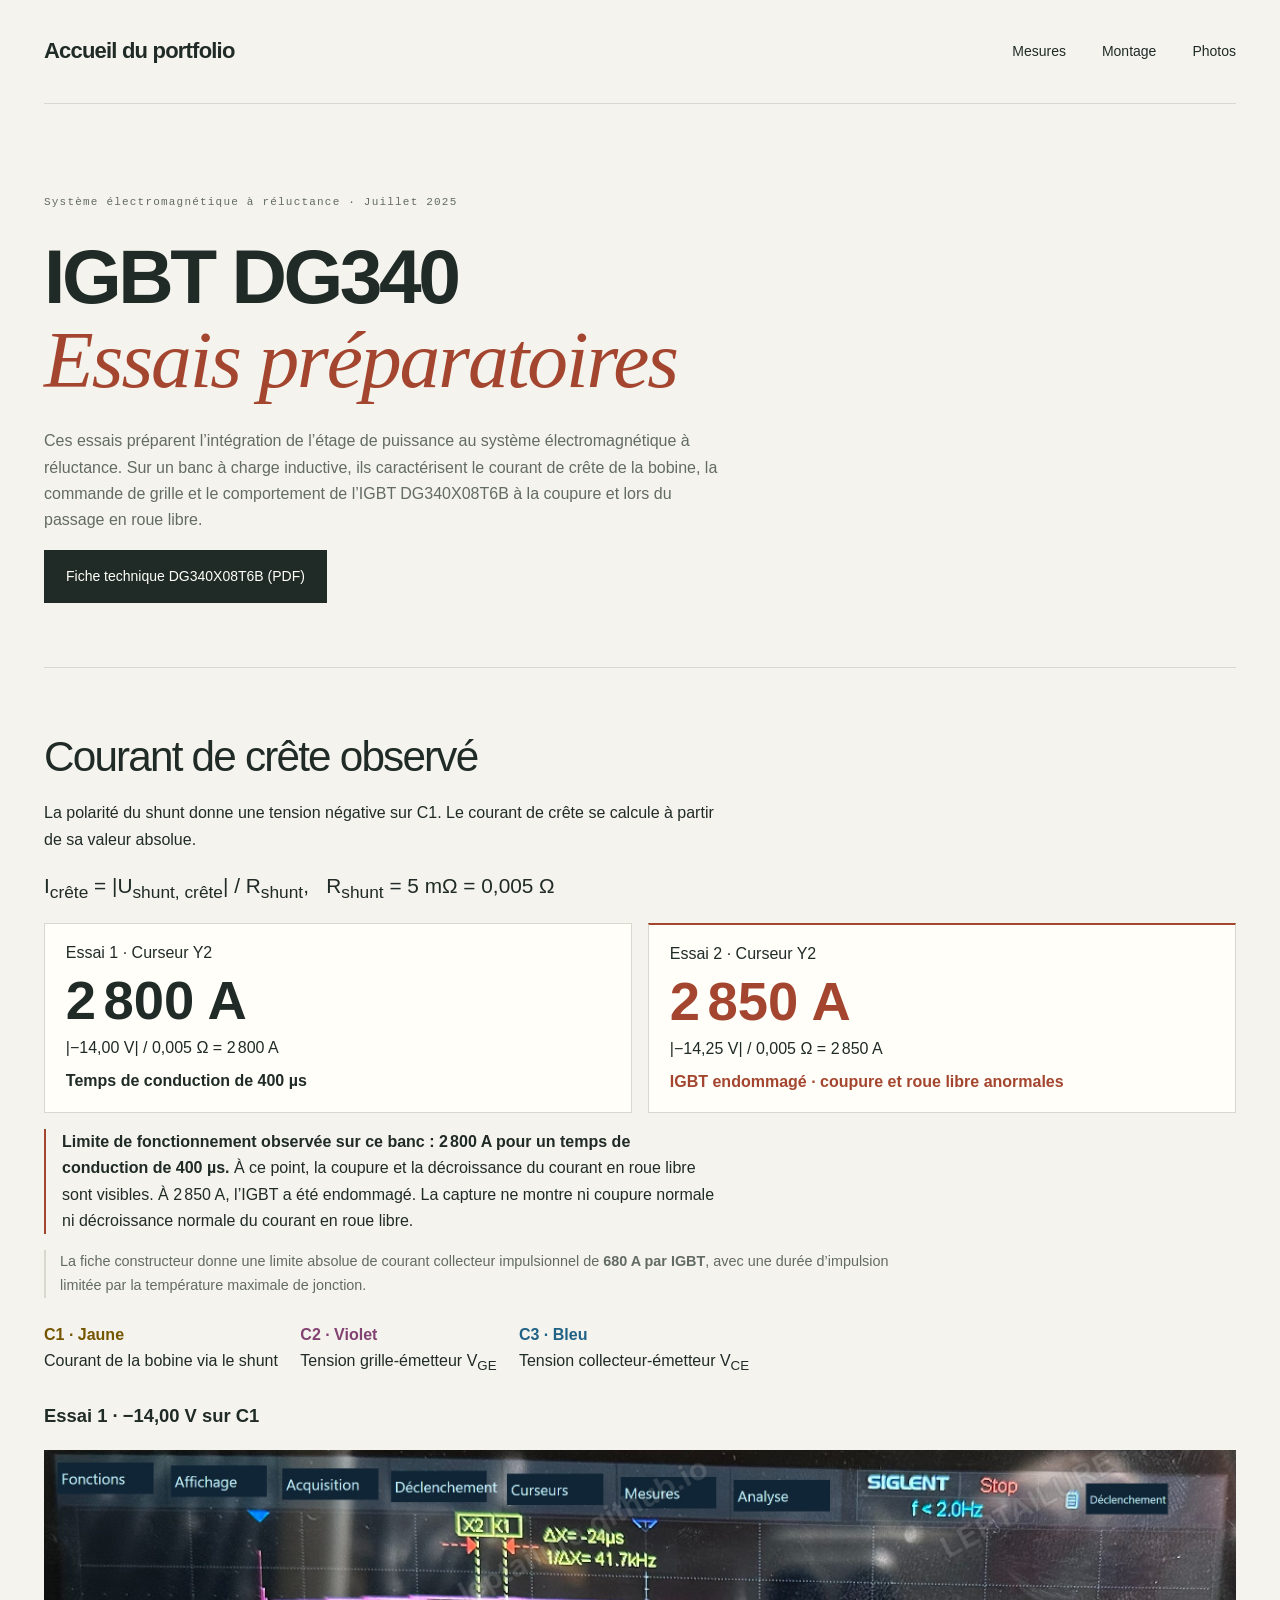
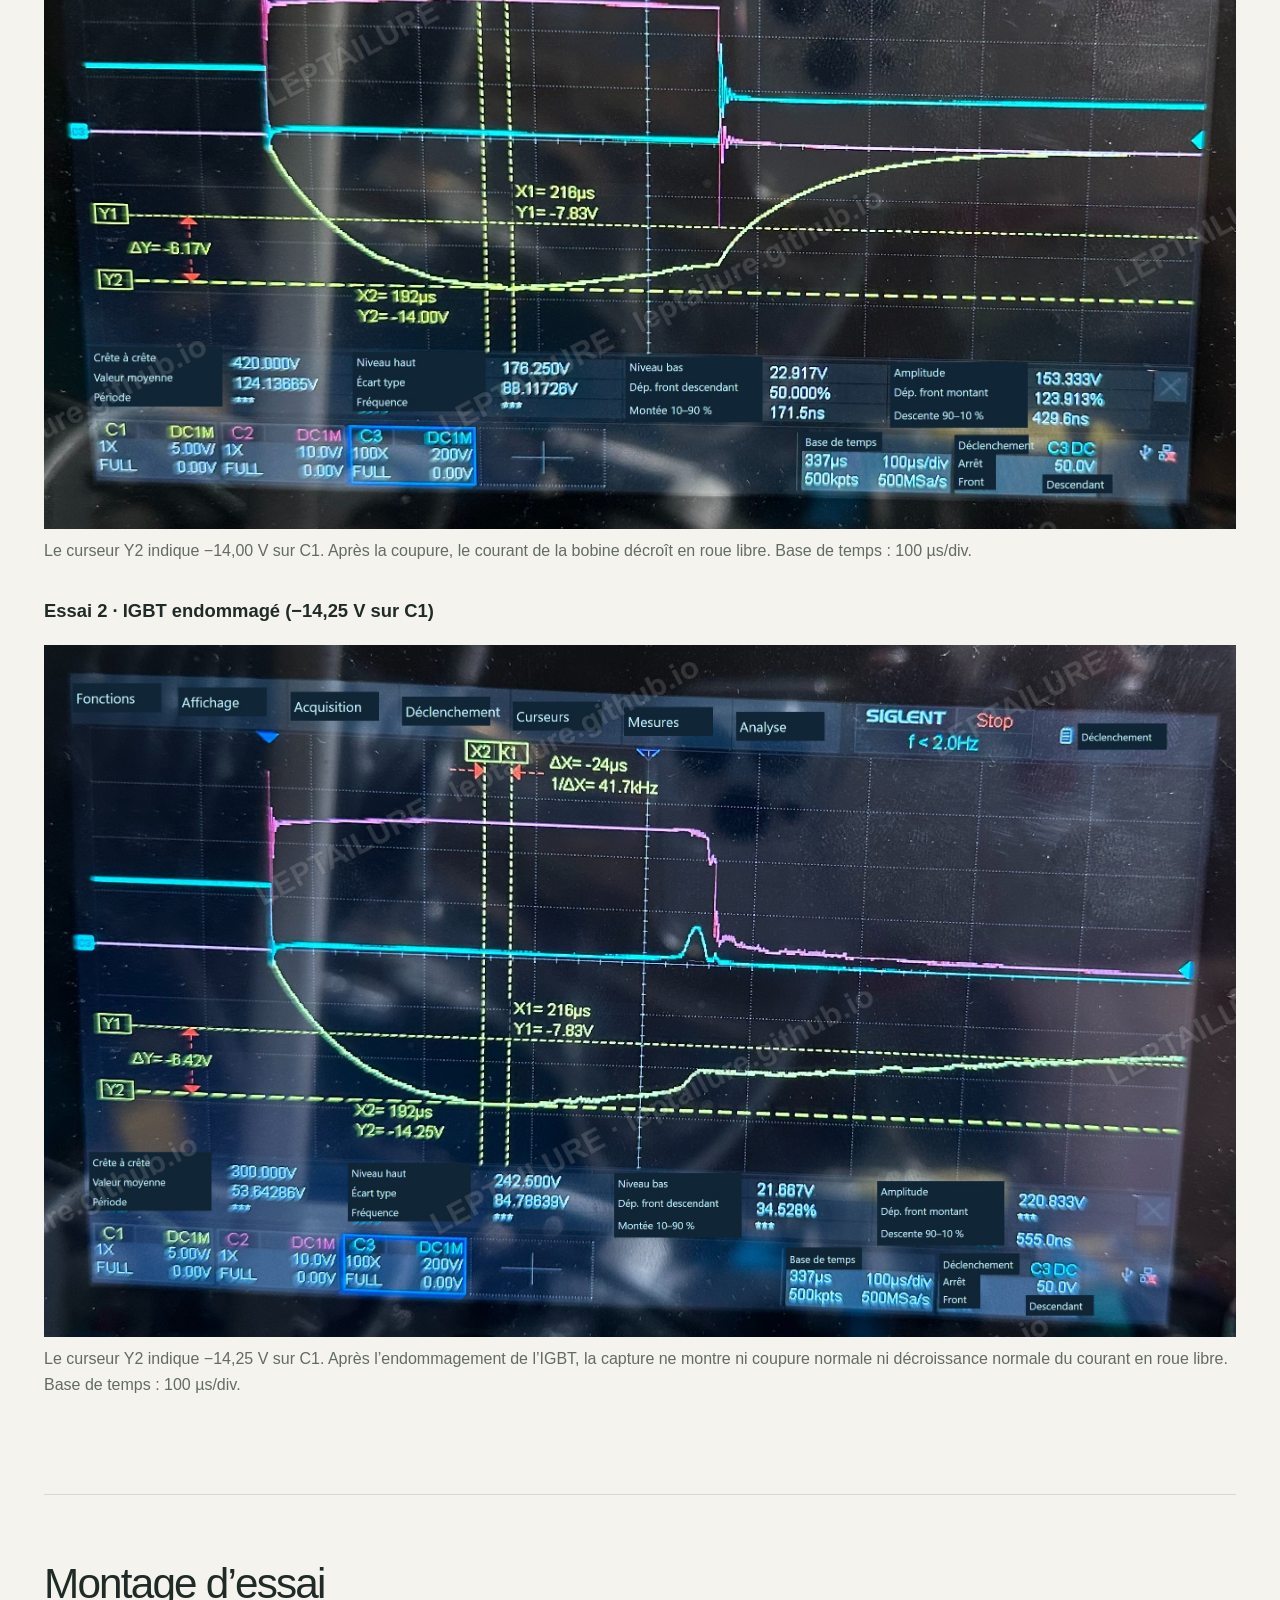
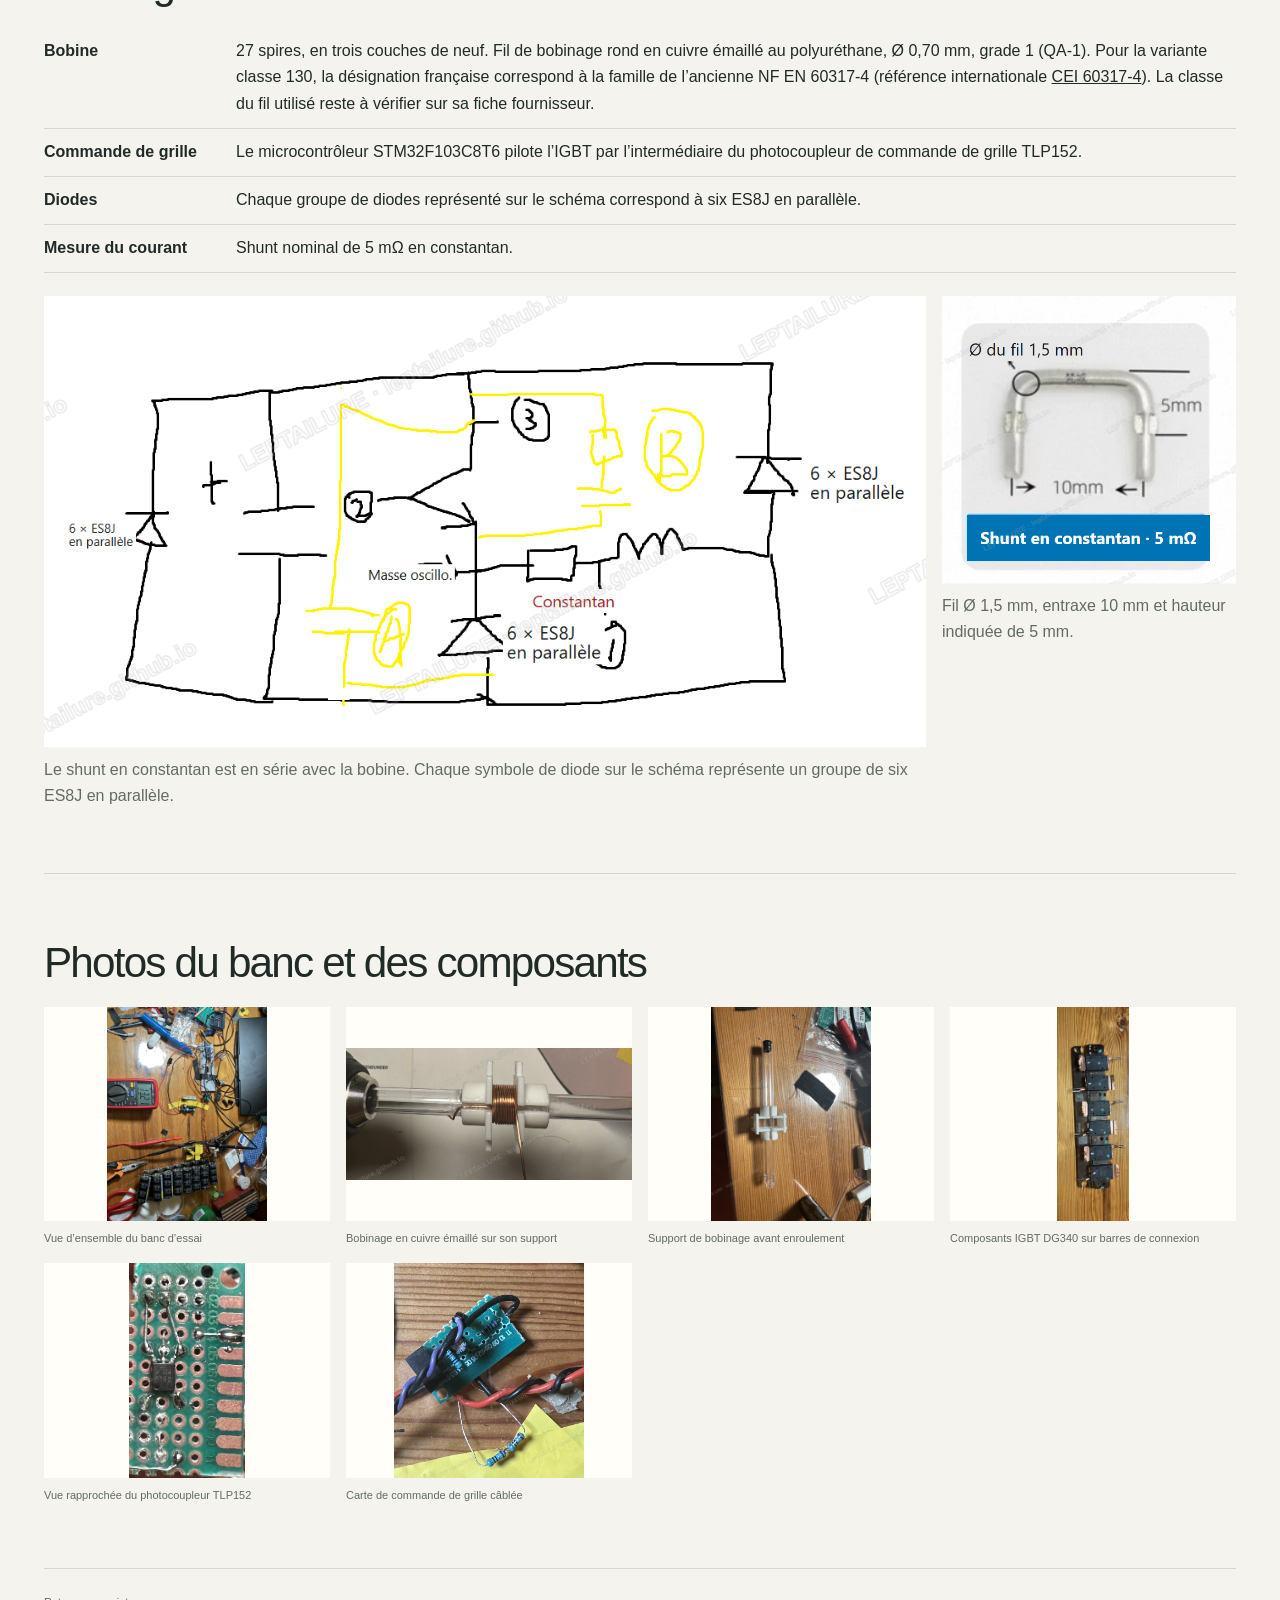
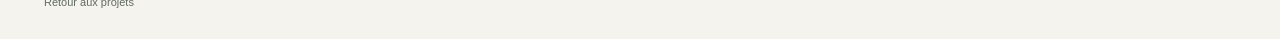
==== commit e6d37950: "Date and reorder DG340 and match the portfolio watermark" ====
--- a/igbt-dg340/index.html
+++ b/igbt-dg340/index.html
@@ -21,7 +21,7 @@
   </header>
   <main class="wrap">
     <header class="report-intro">
-      <p class="eyebrow">Système électromagnétique à réluctance</p>
+      <p class="eyebrow">Système électromagnétique à réluctance · <time datetime="2025-07">Juillet 2025</time></p>
       <h1>IGBT DG340<br><em>Essais préparatoires</em></h1>
       <p>Ces essais préparent l’intégration de l’étage de puissance au système électromagnétique à réluctance. Sur un banc à charge inductive, ils caractérisent le courant de crête de la bobine, la commande de grille et le comportement de l’IGBT DG340X08T6B à la coupure et lors du passage en roue libre.</p>
       <a class="button" href="media/DG340X08T6B.pdf">Fiche technique DG340X08T6B (PDF)</a>
@@ -44,11 +44,11 @@
         <span class="blue"><b>C3 · Bleu</b> Tension collecteur-émetteur V<sub>CE</sub></span>
       </div>
       <figure class="scope">
-        <h3>Essai 1 · −14,00 V sur C1</h3><a href="media/essai-2800a-fr.jpg?v=wm1"><img src="media/essai-2800a-fr.jpg?v=wm1" width="2471" height="1407" alt="Essai 1 · −14,00 V sur C1"></a>
+        <h3>Essai 1 · −14,00 V sur C1</h3><a href="media/essai-2800a-fr.jpg?v=tile1"><img src="media/essai-2800a-fr.jpg?v=tile1" width="2471" height="1407" alt="Essai 1 · −14,00 V sur C1"></a>
         <figcaption>Le curseur Y2 indique −14,00 V sur C1. Après la coupure, le courant de la bobine décroît en roue libre. Base de temps : 100 µs/div.</figcaption>
       </figure>
       <figure class="scope">
-        <h3>Essai 2 · IGBT endommagé (−14,25 V sur C1)</h3><a href="media/essai-2850a-fr.jpg?v=wm1"><img src="media/essai-2850a-fr.jpg?v=wm1" width="2675" height="1553" alt="Essai 2 · IGBT endommagé (−14,25 V sur C1)"></a>
+        <h3>Essai 2 · IGBT endommagé (−14,25 V sur C1)</h3><a href="media/essai-2850a-fr.jpg?v=tile1"><img src="media/essai-2850a-fr.jpg?v=tile1" width="2675" height="1553" alt="Essai 2 · IGBT endommagé (−14,25 V sur C1)"></a>
         <figcaption>Le curseur Y2 indique −14,25 V sur C1. Après l’endommagement de l’IGBT, la capture ne montre ni coupure normale ni décroissance normale du courant en roue libre. Base de temps : 100 µs/div.</figcaption>
       </figure>
     </section>
@@ -62,11 +62,11 @@
       </dl>
       <div class="drawings">
         <figure>
-          <a href="media/schema-fr.png?v=wm1"><img src="media/schema-fr.png?v=wm1" width="1065" height="546" alt="Schéma d’essai avec bobine, shunt en constantan, masse de l’oscilloscope et groupes de six ES8J en parallèle." loading="lazy"></a>
+          <a href="media/schema-fr.png?v=tile1"><img src="media/schema-fr.png?v=tile1" width="1065" height="546" alt="Schéma d’essai avec bobine, shunt en constantan, masse de l’oscilloscope et groupes de six ES8J en parallèle." loading="lazy"></a>
           <figcaption>Le shunt en constantan est en série avec la bobine. Chaque symbole de diode sur le schéma représente un groupe de six ES8J en parallèle.</figcaption>
         </figure>
         <figure>
-          <a href="media/shunt-fr.png?v=wm1"><img src="media/shunt-fr.png?v=wm1" width="582" height="571" alt="Shunt en constantan de 5 mΩ." loading="lazy"></a>
+          <a href="media/shunt-fr.png?v=tile1"><img src="media/shunt-fr.png?v=tile1" width="582" height="571" alt="Shunt en constantan de 5 mΩ." loading="lazy"></a>
           <figcaption>Fil Ø 1,5 mm, entraxe 10 mm et hauteur indiquée de 5 mm.</figcaption>
         </figure>
       </div>
@@ -74,12 +74,12 @@
     <section id="photos">
       <h2>Photos du banc et des composants</h2>
       <div class="gallery">
-        <figure><a href="media/banc.webp?v=wm1"><img src="media/banc.webp?v=wm1" width="3024" height="4032" alt="Vue d’ensemble du banc d’essai" loading="lazy"></a><figcaption>Vue d’ensemble du banc d’essai</figcaption></figure>
-        <figure><a href="media/bobinage.webp?v=wm1"><img src="media/bobinage.webp?v=wm1" width="3021" height="1391" alt="Bobinage en cuivre émaillé sur son support" loading="lazy"></a><figcaption>Bobinage en cuivre émaillé sur son support</figcaption></figure>
-        <figure><a href="media/support.webp?v=wm1"><img src="media/support.webp?v=wm1" width="3024" height="4032" alt="Support de bobinage avant enroulement" loading="lazy"></a><figcaption>Support de bobinage avant enroulement</figcaption></figure>
-        <figure><a href="media/igbt.webp?v=wm1"><img src="media/igbt.webp?v=wm1" width="1274" height="3838" alt="Composants IGBT DG340 sur barres de connexion" loading="lazy"></a><figcaption>Composants IGBT DG340 sur barres de connexion</figcaption></figure>
-        <figure><a href="media/tlp152.webp?v=wm1"><img src="media/tlp152.webp?v=wm1" width="510" height="943" alt="Vue rapprochée du photocoupleur TLP152" loading="lazy"></a><figcaption>Vue rapprochée du photocoupleur TLP152</figcaption></figure>
-        <figure><a href="media/commande.webp?v=wm1"><img src="media/commande.webp?v=wm1" width="1298" height="1469" alt="Carte de commande de grille câblée" loading="lazy"></a><figcaption>Carte de commande de grille câblée</figcaption></figure>
+        <figure><a href="media/banc.webp?v=tile1"><img src="media/banc.webp?v=tile1" width="3024" height="4032" alt="Vue d’ensemble du banc d’essai" loading="lazy"></a><figcaption>Vue d’ensemble du banc d’essai</figcaption></figure>
+        <figure><a href="media/bobinage.webp?v=tile1"><img src="media/bobinage.webp?v=tile1" width="3021" height="1391" alt="Bobinage en cuivre émaillé sur son support" loading="lazy"></a><figcaption>Bobinage en cuivre émaillé sur son support</figcaption></figure>
+        <figure><a href="media/support.webp?v=tile1"><img src="media/support.webp?v=tile1" width="3024" height="4032" alt="Support de bobinage avant enroulement" loading="lazy"></a><figcaption>Support de bobinage avant enroulement</figcaption></figure>
+        <figure><a href="media/igbt.webp?v=tile1"><img src="media/igbt.webp?v=tile1" width="1274" height="3838" alt="Composants IGBT DG340 sur barres de connexion" loading="lazy"></a><figcaption>Composants IGBT DG340 sur barres de connexion</figcaption></figure>
+        <figure><a href="media/tlp152.webp?v=tile1"><img src="media/tlp152.webp?v=tile1" width="510" height="943" alt="Vue rapprochée du photocoupleur TLP152" loading="lazy"></a><figcaption>Vue rapprochée du photocoupleur TLP152</figcaption></figure>
+        <figure><a href="media/commande.webp?v=tile1"><img src="media/commande.webp?v=tile1" width="1298" height="1469" alt="Carte de commande de grille câblée" loading="lazy"></a><figcaption>Carte de commande de grille câblée</figcaption></figure>
       </div>
     </section>
   </main>
--- a/home-classic.css
+++ b/home-classic.css
@@ -32,3 +32,13 @@
  .featured-footer{flex-direction:column;align-items:stretch;gap:16px;margin-top:24px}
  .featured-footer .button{min-height:52px}
 }
+
+.projects > .featured + .featured { margin-top: 22px }
+.projects .project-action { min-height: 48px; min-width: 10rem; justify-content: center; margin-inline-start: auto }
+.project-entry-details { border-top: 1px solid var(--line); padding-top: 15px }
+.project-entry-details summary { font-size: 14px; font-weight: 550 }
+.project-entry-details summary span { color: var(--accent); font-size: 19px }
+.project-entry-details ul { padding-left: 18px; color: var(--muted); font-size: 14px }
+@media(max-width:720px) {
+  .projects .project-action { width: 100%; margin-inline-start: 0 }
+}
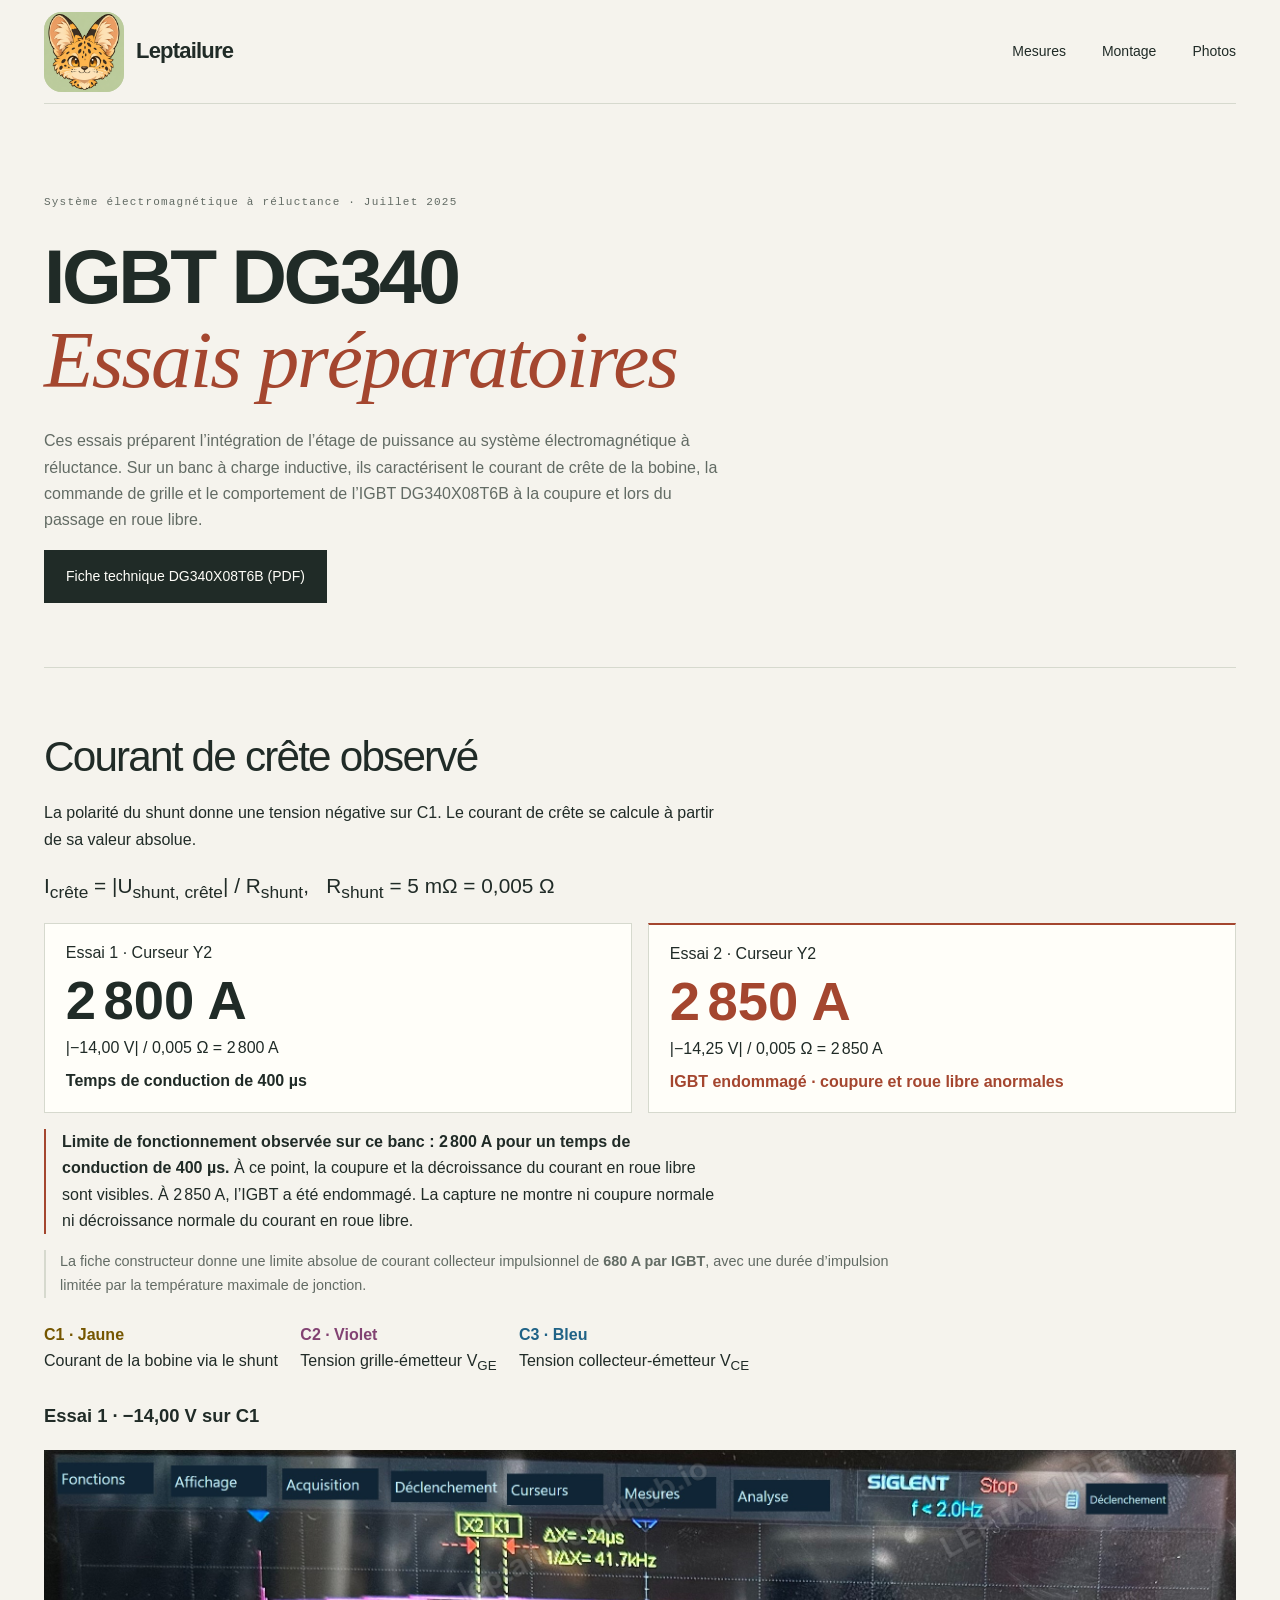
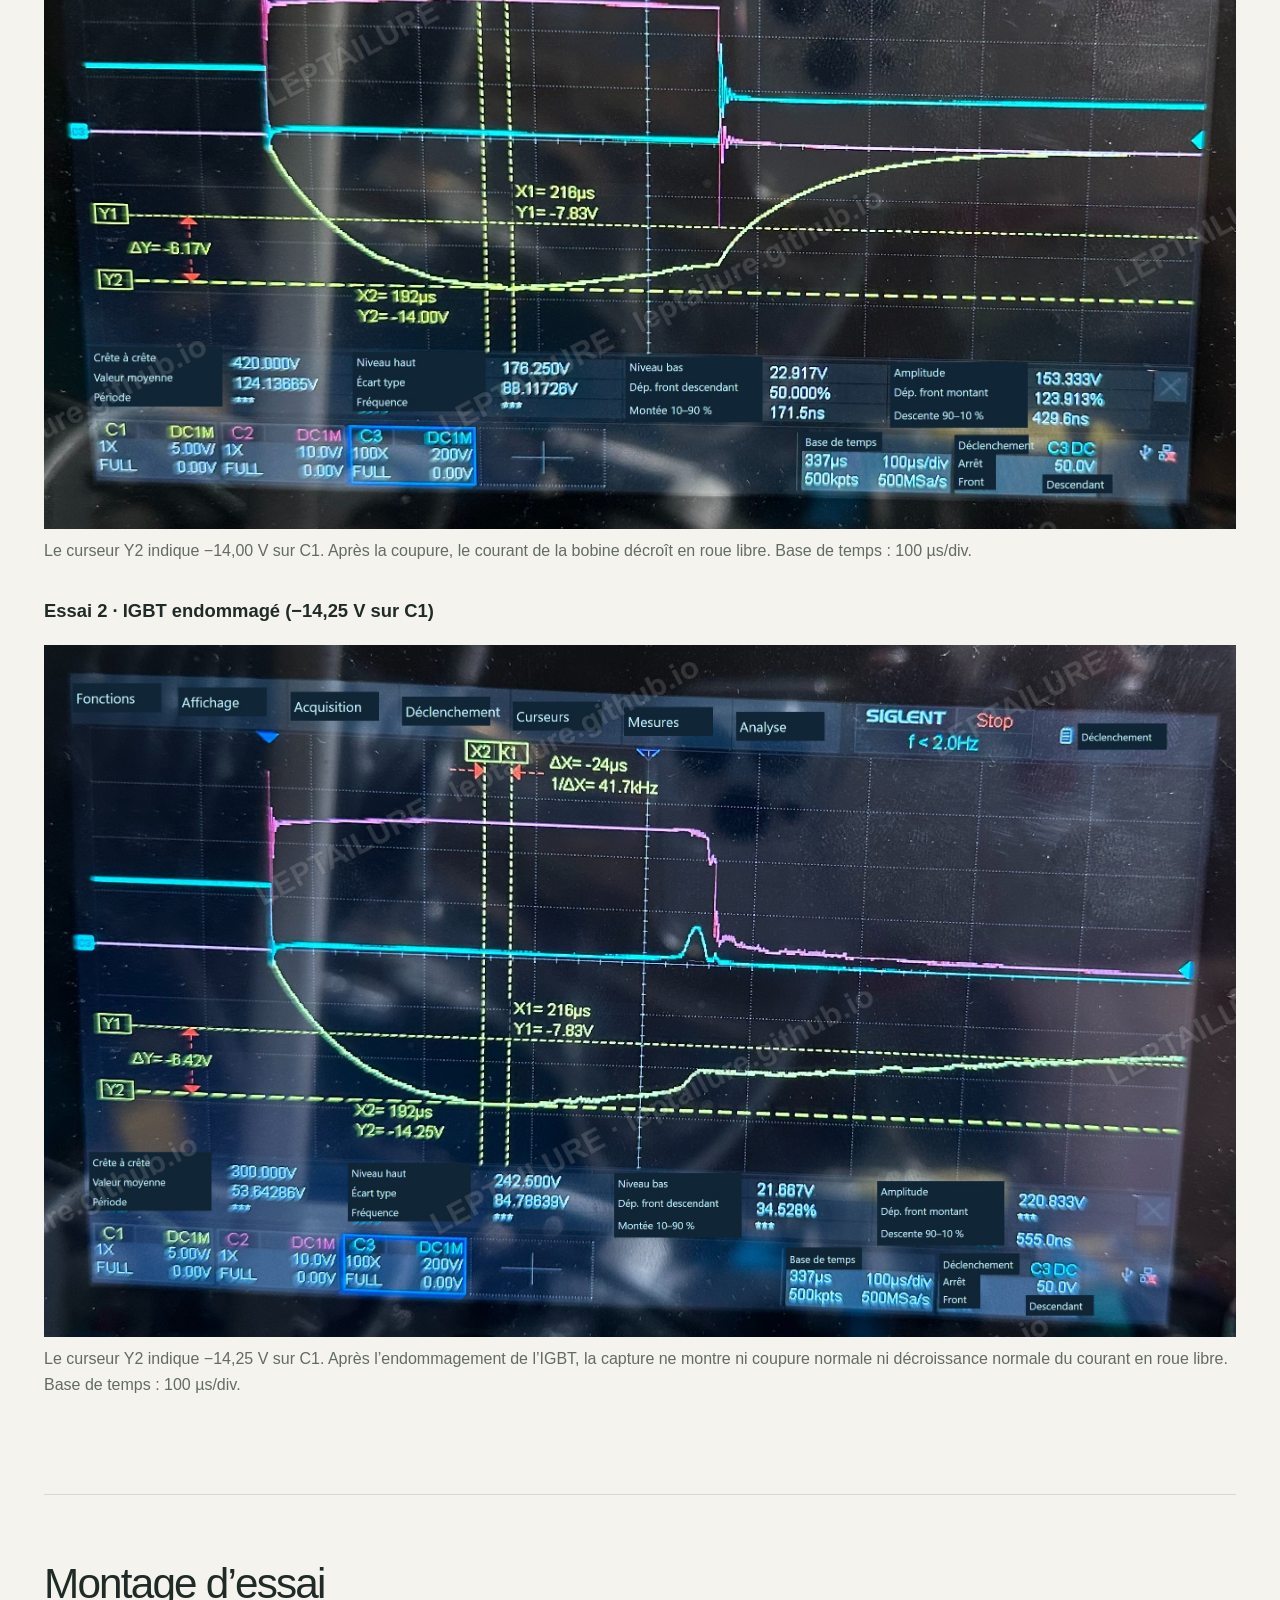
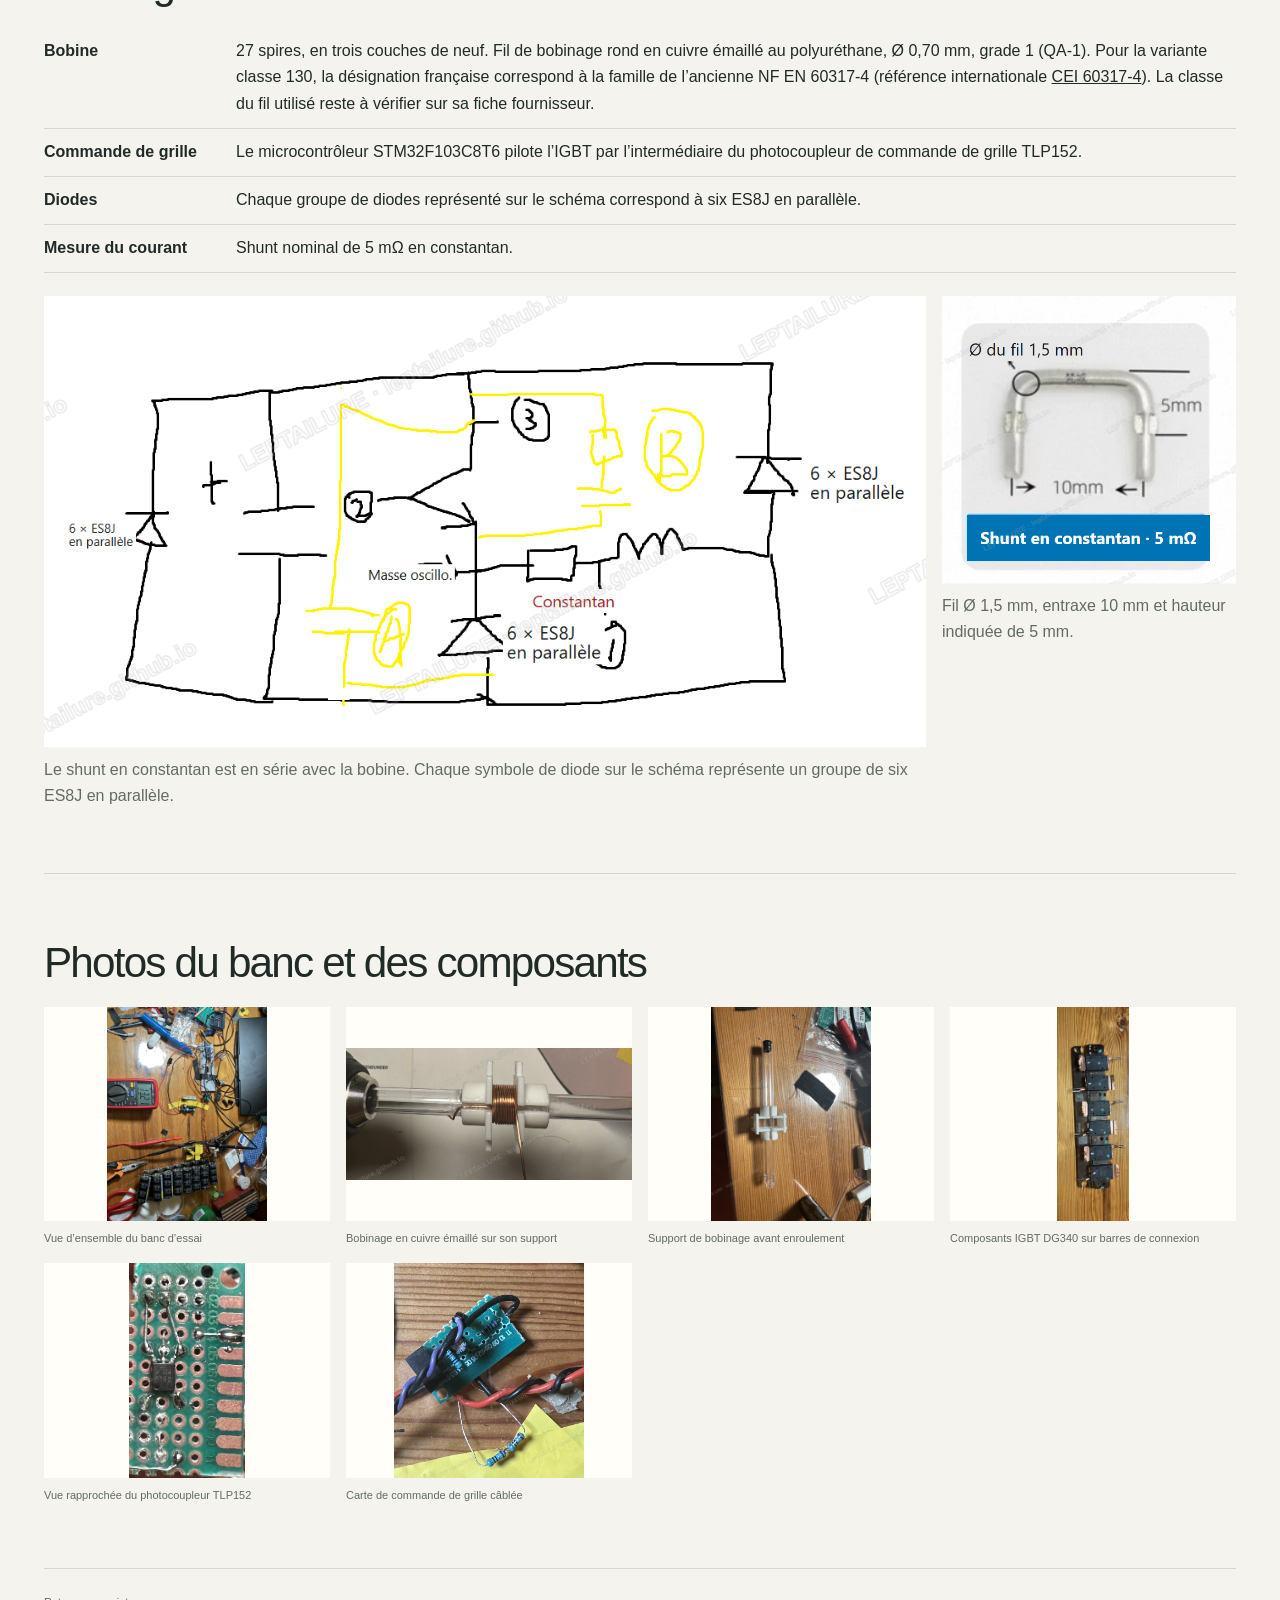
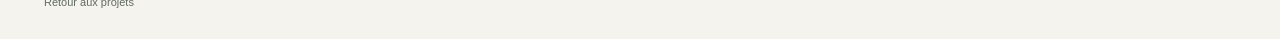
==== commit b3b99ddd: "Use the shared Leptailure logo on the DG340 page" ====
--- a/igbt-dg340/index.html
+++ b/igbt-dg340/index.html
@@ -11,7 +11,7 @@
 <body class="dg340">
   <header>
     <div class="wrap header">
-      <a class="wordmark" href="../">Accueil du portfolio</a>
+      <a class="wordmark" href="../" aria-label="Leptailure, accueil"><img class="brand-avatar" src="../assets/serval-avatar.png" alt="" width="80" height="80">Leptailure</a>
       <nav aria-label="Sur cette page">
         <a href="#mesures">Mesures</a>
         <a href="#montage">Montage</a>
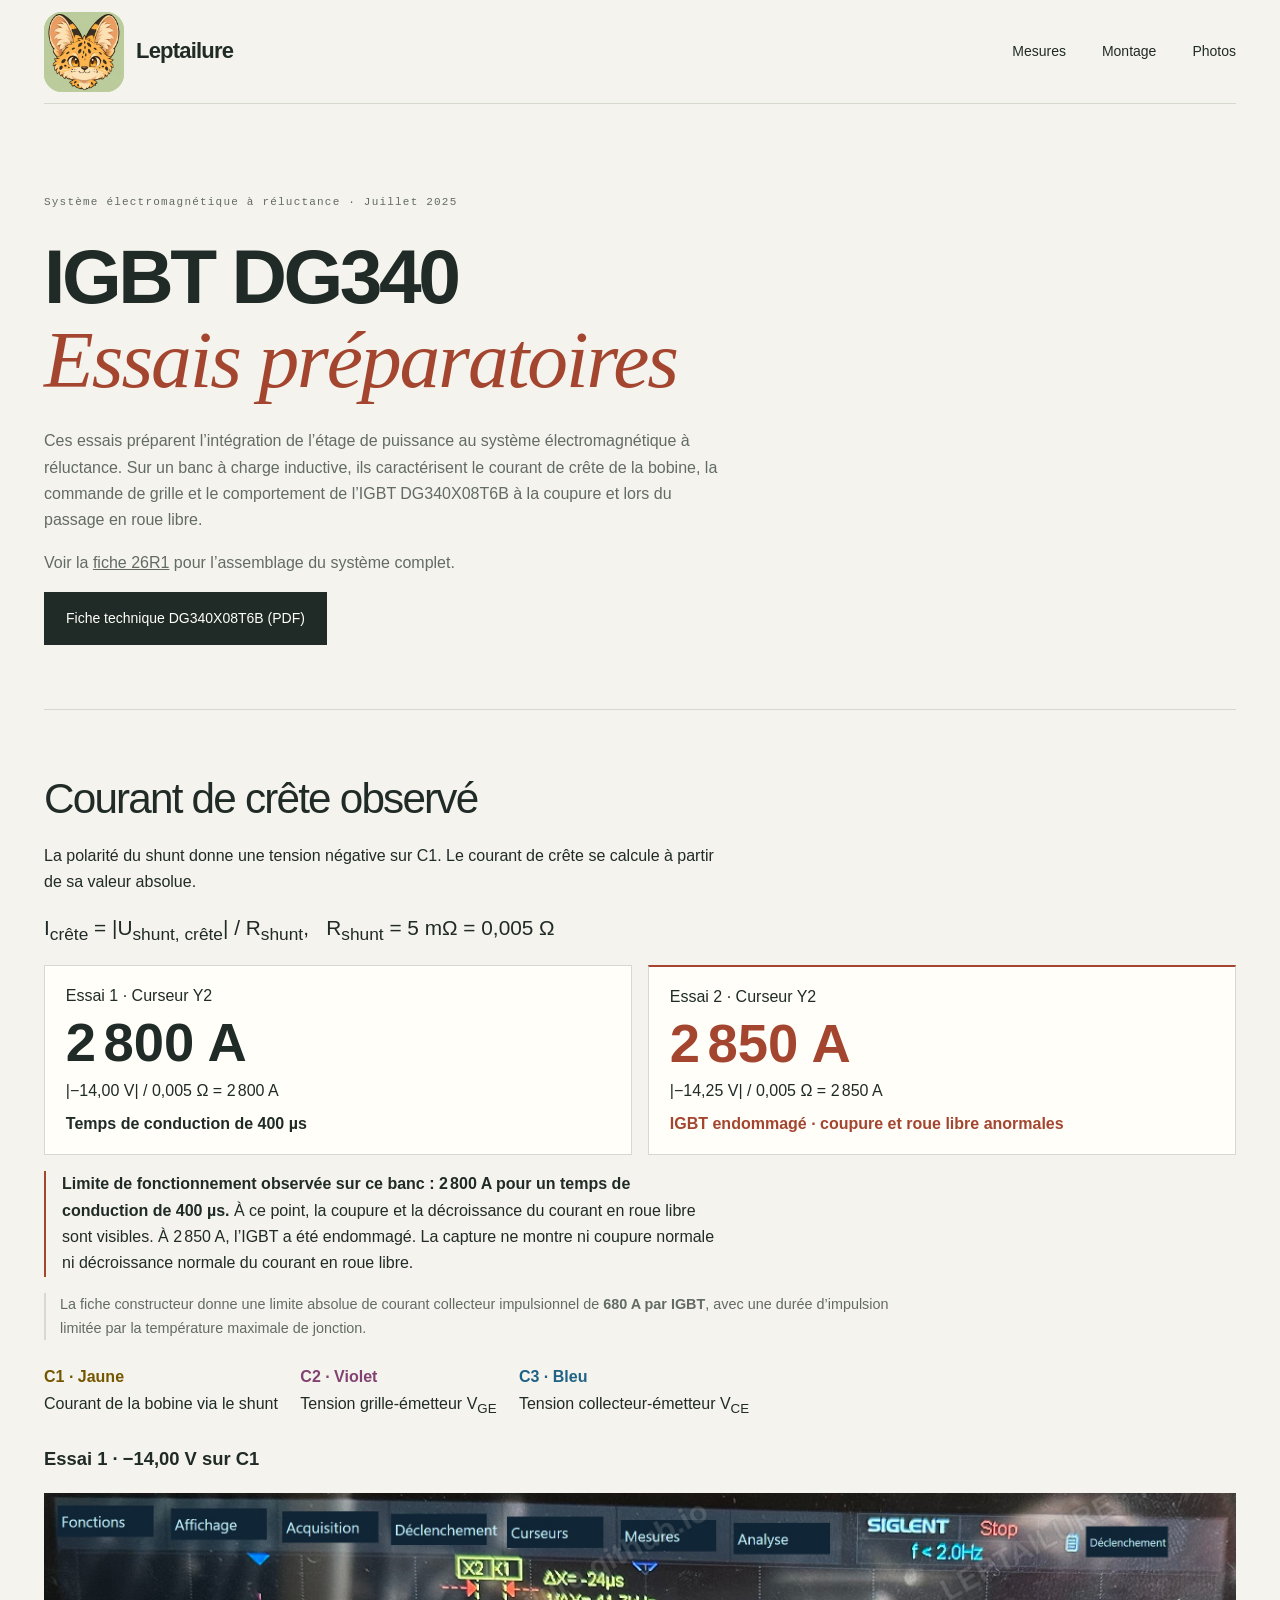
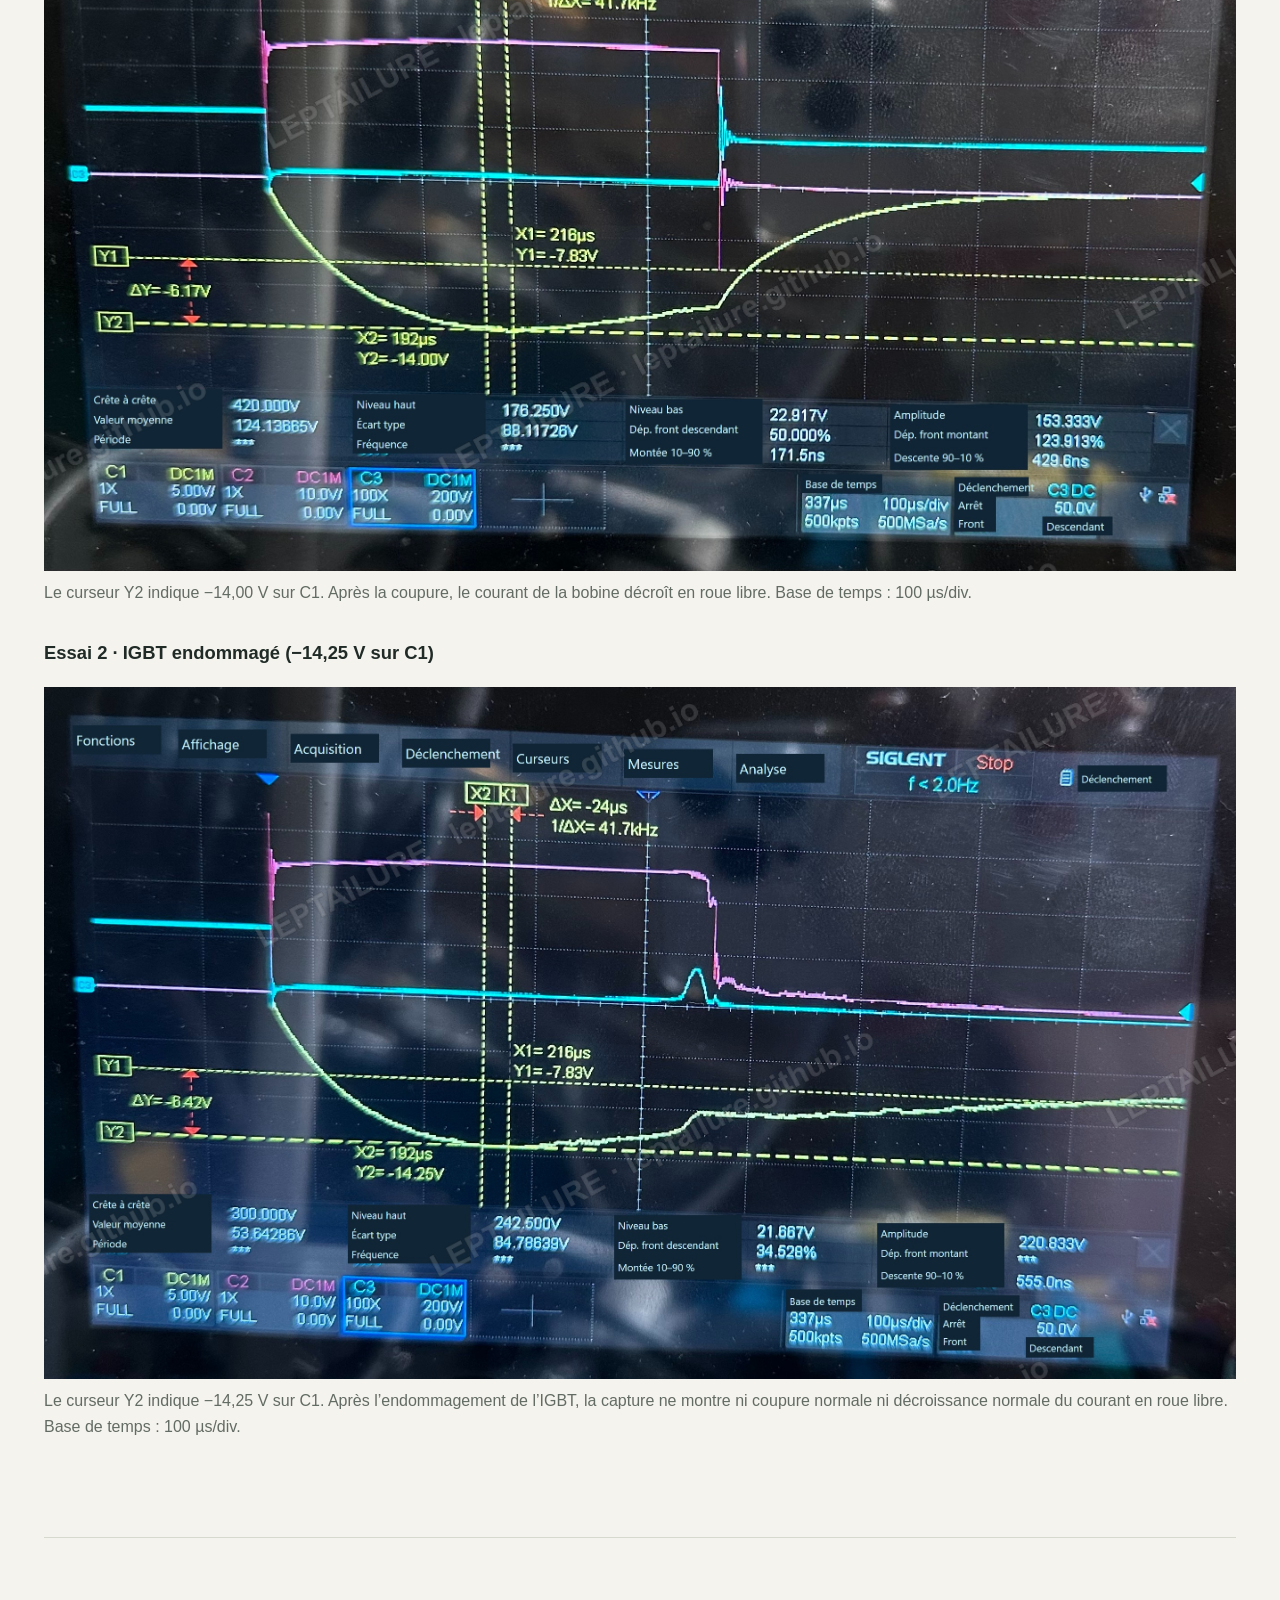
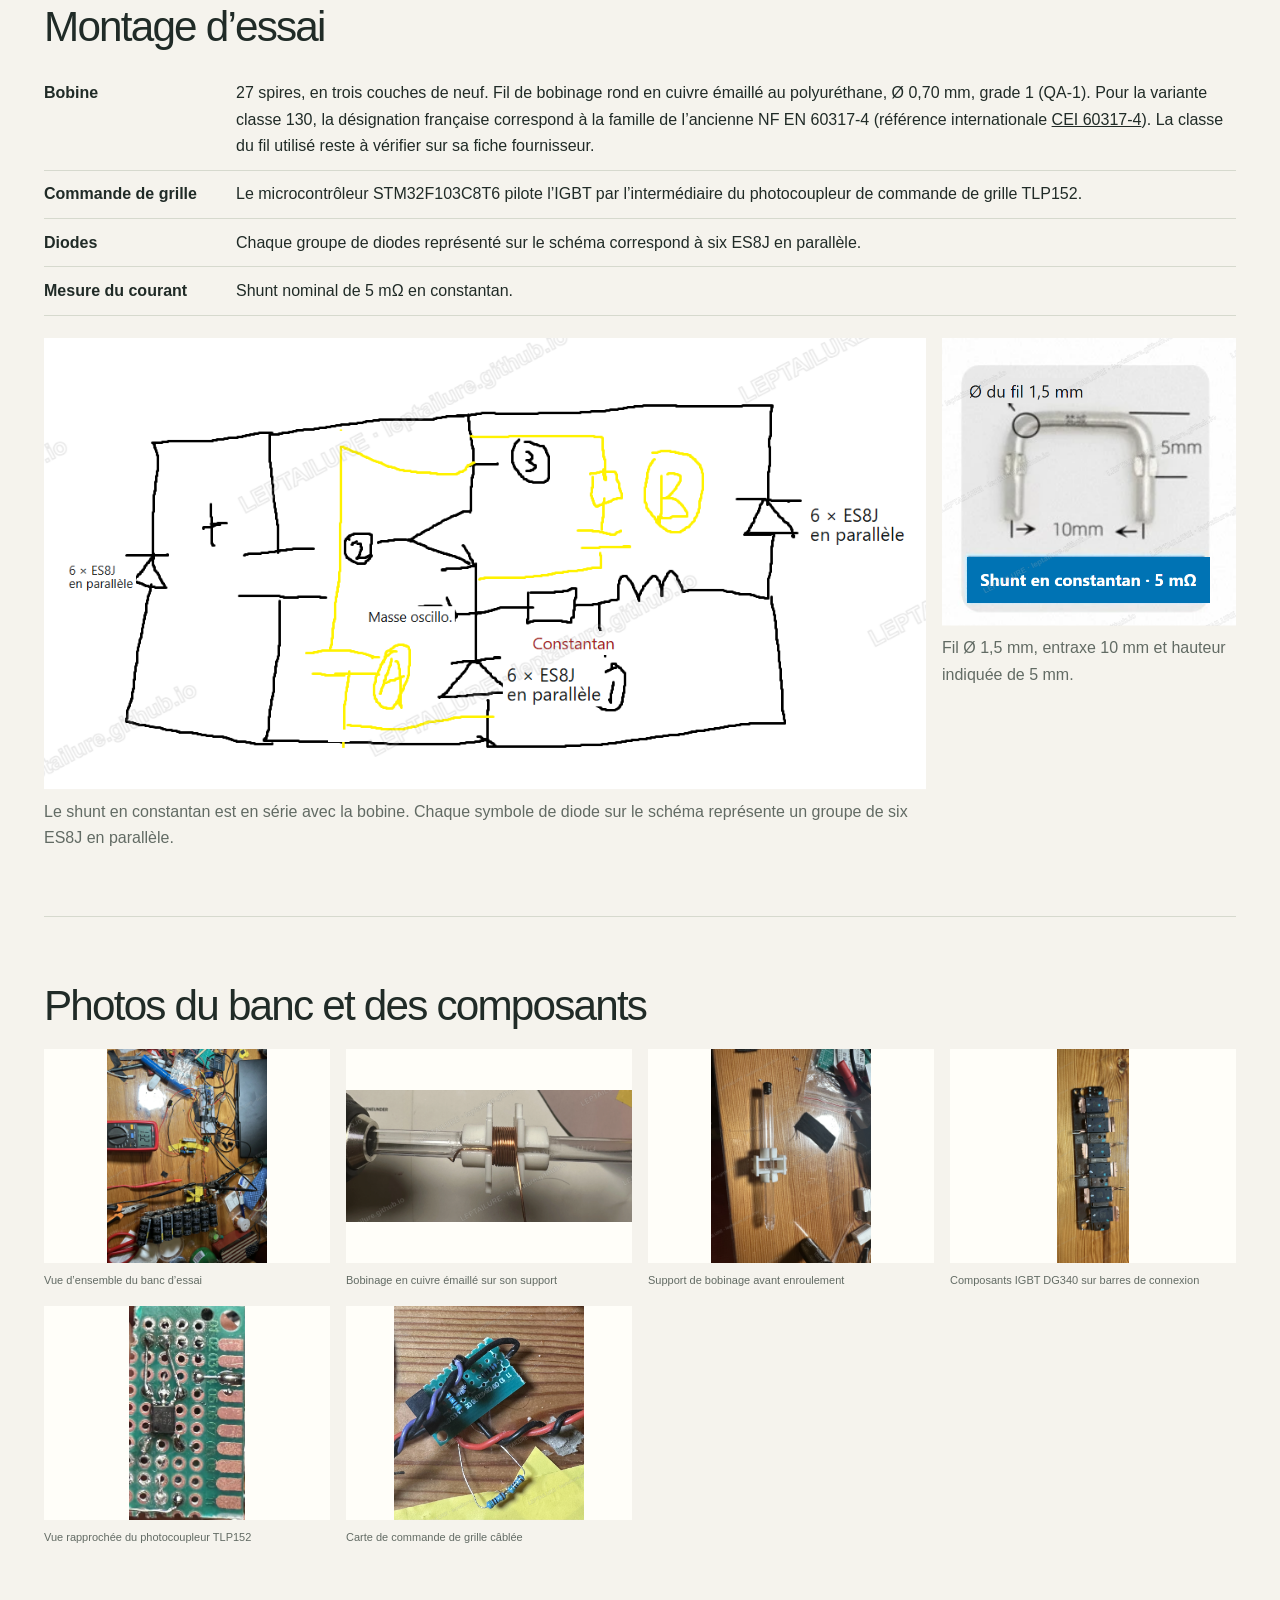
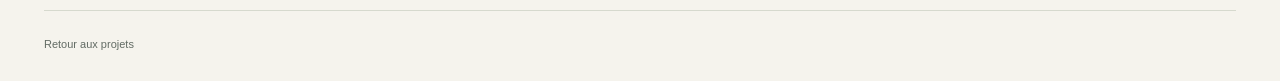
==== commit 3699027c: "Publish 25R1 project and refresh portfolio pages" ====
--- a/igbt-dg340/index.html
+++ b/igbt-dg340/index.html
@@ -5,6 +5,7 @@
   <meta name="viewport" content="width=device-width, initial-scale=1">
   <meta name="description" content="Essais préparatoires de l’étage de puissance à IGBT DG340X08T6B pour un système électromagnétique à réluctance.">
   <title>Essais préparatoires du système à réluctance · IGBT DG340</title>
+  <link rel="icon" href="../favicon.png" type="image/png">
   <link rel="stylesheet" href="../home-classic.css">
   <link rel="stylesheet" href="essais.css?v=3">
 </head>
@@ -24,6 +25,7 @@
       <p class="eyebrow">Système électromagnétique à réluctance · <time datetime="2025-07">Juillet 2025</time></p>
       <h1>IGBT DG340<br><em>Essais préparatoires</em></h1>
       <p>Ces essais préparent l’intégration de l’étage de puissance au système électromagnétique à réluctance. Sur un banc à charge inductive, ils caractérisent le courant de crête de la bobine, la commande de grille et le comportement de l’IGBT DG340X08T6B à la coupure et lors du passage en roue libre.</p>
+      <p>Voir la <a href="../projects/reluctance.html">fiche 26R1</a> pour l’assemblage du système complet.</p>
       <a class="button" href="media/DG340X08T6B.pdf">Fiche technique DG340X08T6B (PDF)</a>
     </header>
     <section id="mesures">
--- a/home-classic.css
+++ b/home-classic.css
@@ -1,7 +1,7 @@
-:root{--bg:#f5f3ed;--ink:#202b27;--muted:#626b64;--line:#d6d9ce;--accent:#a4462f;--paper:#fffef9;--green:#d8e4d3}*{box-sizing:border-box}html{scroll-behavior:smooth;scroll-padding-top:32px}body{margin:0;background:var(--bg);color:var(--ink);font:16px/1.65 -apple-system,BlinkMacSystemFont,"Segoe UI",Arial,sans-serif}a{color:inherit}img{display:block;width:100%;height:auto}button,a,summary{-webkit-tap-highlight-color:transparent}a:focus-visible,button:focus-visible,summary:focus-visible{outline:3px solid var(--accent);outline-offset:5px}.wrap{width:min(1240px,calc(100% - 88px));margin:auto}.header{display:flex;justify-content:space-between;align-items:center;gap:24px;min-height:104px;border-bottom:1px solid var(--line)}.wordmark{display:flex;align-items:center;gap:12px;font-size:22px;font-weight:650;letter-spacing:-.8px;text-decoration:none}.header nav{display:flex;gap:36px}.header nav a{font-size:14px;text-decoration:none}.header nav a:hover,.footer a:hover{text-decoration:underline;text-underline-offset:6px}.hero{padding-top:80px;padding-bottom:72px;display:grid;grid-template-columns:1.05fr 1fr;gap:64px;align-items:center}.eyebrow,.mono,.mini-index,.badge{font:11px/1.5 ui-monospace,SFMono-Regular,Consolas,monospace;letter-spacing:1.2px}.eyebrow{font-size:11px;margin:0 0 26px;color:var(--muted)}.dot{display:inline-block;background:var(--accent);width:7px;height:7px;border-radius:50%;margin-right:10px}h1,h2,h3,h4,p,figure{margin-top:0}h1{font-size:clamp(50px,5.6vw,81px);line-height:1.05;letter-spacing:-4px;font-weight:550;margin-bottom:26px}em{font:italic 1.06em/1.05 Georgia,"Times New Roman",serif;color:var(--accent);letter-spacing:-2px}.intro{font-size:17px;color:var(--muted);max-width:495px;margin-bottom:30px}.button{display:inline-flex;gap:35px;align-items:center;justify-content:space-between;background:var(--ink);color:#fffef9;padding:14px 21px;text-decoration:none;font-size:14px;border:1px solid var(--ink);transition:background .15s}.button:hover{background:#3b4f43}.button span{font-size:20px}.hero-foot{font-size:11px;margin:32px 0 0;color:var(--muted);max-width:430px}.hero-foot span{color:#b7bcb0;margin:0 5px}.hero-image{margin:0;position:relative;background:#e3e4dc;align-self:stretch;display:flex;flex-direction:column;min-height:430px}.hero-image img{height:100%;min-height:380px;object-fit:cover;object-position:50% 65%;flex:1}.hero-image figcaption{display:flex;justify-content:space-between;gap:12px;padding:13px 16px;background:var(--ink);color:var(--bg);font:10px/1.6 ui-monospace,Consolas,monospace}.toolbelt{border-block:1px solid var(--line);padding:22px 0}.toolbelt .wrap{display:flex;justify-content:space-between;gap:12px;font:11px ui-monospace,Consolas,monospace;letter-spacing:2px;color:var(--muted)}.section{padding-top:88px;padding-bottom:88px}.section-heading{display:flex;justify-content:space-between;gap:30px;align-items:flex-end;margin-bottom:40px}.section-heading .eyebrow{margin-bottom:12px}h2{font-size:clamp(30px,3.3vw,44px);font-weight:500;letter-spacing:-1.8px;line-height:1.2;margin-bottom:0}.section-heading>p{font-size:13px;color:var(--muted);margin-bottom:3px}.featured{border:1px solid var(--line);background:var(--paper);padding:34px}.featured-header{display:flex;gap:20px;align-items:center;justify-content:space-between;margin-bottom:28px}.badge{background:var(--green);padding:6px 10px;color:#344333;font-size:10px}.featured-header>.mono{font-size:10px;color:var(--muted)}.project-intro{display:grid;grid-template-columns:1fr 1fr;gap:56px;margin-bottom:25px}.project-intro h3{font-size:clamp(28px,2.8vw,39px);letter-spacing:-1.6px;line-height:1.15;font-weight:550;margin-bottom:12px}.subtitle{font-size:12px;color:var(--accent);margin-bottom:0}.project-intro>p{font-size:14px;color:var(--muted);margin-bottom:0}.feature-photo{margin:0 0 32px}.feature-photo>a{display:block;overflow:hidden}.feature-photo img{max-height:510px;object-fit:cover;object-position:50% 49%}.feature-photo figcaption{padding:9px 0;font-size:11px;color:var(--muted)}.contributions{display:grid;grid-template-columns:repeat(3,1fr);gap:28px 34px}.contributions>div{border-top:1px solid var(--line);padding-top:17px}.mini-index{color:var(--accent)}h4{font-weight:600;font-size:15px;margin:9px 0}.contributions p{font-size:13px;line-height:1.75;color:var(--muted);margin-bottom:0}.tags{display:flex;flex-wrap:wrap;gap:7px;margin-top:26px}.tags span{font:10px/1.5 ui-monospace,Consolas,monospace;padding:4px 8px;border:1px solid var(--line);color:var(--muted)}details summary{cursor:pointer;list-style:none;display:flex;justify-content:space-between;gap:20px;align-items:center}summary::-webkit-details-marker{display:none}.project-gallery{margin-top:30px;border-top:1px solid var(--line)}.project-gallery>summary{padding:20px 0 0;font-size:14px;font-weight:550}.summary-action{color:var(--accent);font-size:12px}.summary-action>span{display:inline-block;font-size:20px;margin-left:12px}.gallery-intro{font-size:13px;color:var(--muted);margin:22px 0}.gallery{display:grid;grid-template-columns:repeat(3,1fr);gap:22px}.gallery figure{margin:0}.gallery a{display:block;background:#eee;overflow:hidden;cursor:zoom-in}.gallery img{aspect-ratio:4/3;object-fit:cover;transition:transform .25s}.gallery a:hover img{transform:scale(1.025)}.gallery figcaption{font-size:11px;line-height:1.55;margin-top:9px;color:var(--muted)}.gallery figcaption strong{color:var(--ink);font-weight:550;display:block;margin-bottom:3px}.note{font-size:11px;color:var(--muted);border-left:2px solid var(--line);padding-left:14px;margin-top:26px;max-width:850px}.academic-heading{display:flex;justify-content:space-between;align-items:center;gap:20px;margin:56px 0 22px}.academic-heading h3{font-size:23px;letter-spacing:-.6px;font-weight:500;margin:0}.academic-heading .mono{font-size:9px;color:var(--muted)}.academic-grid{display:grid;grid-template-columns:repeat(3,1fr);gap:22px}.academic{border:1px solid var(--line);padding:26px;display:flex;flex-direction:column}.card-top{display:flex;justify-content:space-between;gap:8px;align-items:center;margin-bottom:32px}.card-top .mono{font-size:9px;letter-spacing:.4px;color:var(--muted)}.academic h3{font-size:25px;line-height:1.2;letter-spacing:-1px;font-weight:550;margin-bottom:17px}.academic>p{font-size:14px;color:var(--muted)}.academic details{border-top:1px solid var(--line);padding-top:15px;margin-top:6px}.academic summary{font-size:12px}.academic summary span{font-size:19px;color:var(--accent)}.academic ul{padding-left:18px;font-size:13px;color:var(--muted)}.academic li{margin:10px 0}.academic .tags{margin-top:auto;padding-top:24px}.approach{background:#e8ebdf;border-block:1px solid #d7decb;padding:80px 0}.approach-layout{display:grid;grid-template-columns:1fr 1fr;gap:90px}.approach h2{font-size:clamp(35px,4.3vw,56px);line-height:1.12;letter-spacing:-2px}.approach .eyebrow{margin-bottom:22px}.approach-copy{padding-top:42px}.approach-copy p{font-size:15px;color:#596351;margin-bottom:22px}.text-link{font-size:13px;text-decoration:none;display:inline-flex;gap:25px;align-items:center;border-bottom:1px solid var(--ink);padding-bottom:5px;margin-top:7px}.contact .eyebrow{margin-bottom:18px}.contact-row{display:flex;justify-content:space-between;gap:35px;align-items:center}.contact-row h2{font-size:clamp(36px,4.8vw,64px);letter-spacing:-2.7px}.contact-row p{font-size:14px;color:var(--muted);margin:17px 0}.email{font-size:clamp(17px,2vw,24px);text-decoration:none;border-bottom:1px solid #b7beb0;overflow-wrap:anywhere}.footer{border-top:1px solid var(--line);display:flex;gap:28px;padding-top:24px;padding-bottom:28px;font-size:11px;color:var(--muted)}.footer>span{margin-right:auto}.footer a{text-decoration:none}.skip{position:fixed;top:-60px;left:12px;padding:8px 14px;background:var(--ink);color:white;z-index:20}.skip:focus{top:10px}dialog{width:min(1200px,94vw);max-height:94vh;border:0;padding:20px;background:#171e19;color:var(--paper)}dialog::backdrop{background:rgba(0,0,0,.85)}dialog img{object-fit:contain;max-height:76vh;width:100%}dialog p{font-size:13px;margin:14px 0 0}dialog button{display:block;margin:0 0 14px auto;background:transparent;border:1px solid #737d73;padding:7px 13px;color:#fff;cursor:pointer}body.modal-open{overflow:hidden}
-@media(min-width:1500px){.hero{gap:95px;padding-top:92px;padding-bottom:92px}.hero-image{min-height:460px}}
-@media(max-width:1000px){.wrap{width:calc(100% - 48px)}.hero{gap:30px;padding-top:55px}.hero-image{min-height:380px}h1{letter-spacing:-3px}.project-intro{gap:28px}.featured{padding:26px}.contributions{gap:24px}.academic{padding:20px}.academic h3{font-size:23px}.approach-layout{gap:45px}.gallery{grid-template-columns:repeat(2,1fr)}}
-@media(max-width:720px){.wrap{width:calc(100% - 36px)}.header{min-height:83px;gap:12px}.wordmark{font-size:19px;gap:8px}.header nav{gap:17px}.header nav a{font-size:12px}.hero{grid-template-columns:1fr;padding-top:43px;padding-bottom:38px;gap:30px}.hero h1{font-size:64px}.eyebrow{font-size:10px;margin-bottom:20px}.intro{font-size:16px}.hero-image{min-height:0}.hero-image img{height:285px;min-height:0;flex:none}.hero-image figcaption{font-size:9px;padding:11px 12px}.hero-foot{margin-top:24px}.toolbelt{padding:16px 0}.toolbelt .wrap{font-size:8px;letter-spacing:.8px;gap:5px}.section{padding-top:52px;padding-bottom:52px}.section-heading{display:block;margin-bottom:26px}.section-heading>p{margin-top:16px}.section-heading>p br{display:none}h2{font-size:33px;letter-spacing:-1.3px}.featured{padding:20px}.featured-header{align-items:flex-start;flex-direction:column;gap:10px;margin-bottom:25px}.project-intro{grid-template-columns:1fr;gap:18px}.project-intro h3{font-size:32px}.project-intro h3 br{display:none}.project-intro>p{font-size:14px}.feature-photo img{height:auto;object-fit:contain}.contributions{grid-template-columns:repeat(2,minmax(0,1fr));gap:22px 18px}.contributions h4{font-size:14px}.contributions p{font-size:12px}.project-gallery>summary{align-items:flex-start;font-size:13px;gap:10px}.summary-action{font-size:10px;white-space:nowrap}.gallery{gap:18px 12px}.gallery figcaption{font-size:10px}.academic-heading{display:block;margin:36px 0 20px}.academic-heading .mono{display:block;margin-top:9px}.academic-grid{grid-template-columns:1fr;gap:16px}.academic{padding:25px}.academic h3{font-size:28px}.card-top{margin-bottom:22px}.academic .tags{padding-top:12px}.approach{padding:48px 0}.approach-layout{grid-template-columns:1fr;gap:20px}.approach h2{font-size:43px}.approach-copy{padding-top:12px}.contact-row{display:block}.contact-row .button{margin:15px 0 23px}.contact-row h2{font-size:44px;letter-spacing:-2px}.footer{flex-wrap:wrap;gap:12px 24px}.footer>span{flex-basis:100%}.email{font-size:20px}}
+:root{--bg:#f5f3ed;--ink:#202b27;--muted:#626b64;--line:#d6d9ce;--accent:#a4462f;--paper:#fffef9;--green:#d8e4d3}*{box-sizing:border-box}html{scroll-behavior:smooth;scroll-padding-top:32px}body{margin:0;background:var(--bg);color:var(--ink);font:16px/1.65 -apple-system,BlinkMacSystemFont,"Segoe UI",Arial,sans-serif}a{color:inherit}img{display:block;width:100%;height:auto}button,a,summary{-webkit-tap-highlight-color:transparent}a:focus-visible,button:focus-visible,summary:focus-visible{outline:3px solid var(--accent);outline-offset:5px}.wrap{width:min(1240px,calc(100% - 88px));margin:auto}.header{display:flex;justify-content:space-between;align-items:center;gap:24px;min-height:104px;border-bottom:1px solid var(--line)}.wordmark{display:flex;align-items:center;gap:12px;font-size:22px;font-weight:650;letter-spacing:-.8px;text-decoration:none}.header nav{display:flex;gap:36px}.header nav a{font-size:14px;text-decoration:none}.header nav a:hover,.footer a:hover{text-decoration:underline;text-underline-offset:6px}.hero{padding-top:56px;padding-bottom:64px;display:grid;gap:32px}.hero-copy{display:grid;grid-template-columns:repeat(2,minmax(0,1fr));column-gap:clamp(28px,5vw,72px);align-items:end}.hero-copy h1{margin-bottom:0}.eyebrow,.mono,.mini-index,.badge{font:11px/1.5 ui-monospace,SFMono-Regular,Consolas,monospace;letter-spacing:1.2px}.eyebrow{font-size:11px;margin:0 0 26px;color:var(--muted)}.dot{display:inline-block;background:var(--accent);width:7px;height:7px;border-radius:50%;margin-right:10px}h1,h2,h3,h4,p,figure{margin-top:0}h1{font-size:clamp(50px,5.6vw,81px);line-height:1.05;letter-spacing:-4px;font-weight:550;margin-bottom:26px}em{font:italic 1.06em/1.05 Georgia,"Times New Roman",serif;color:var(--accent);letter-spacing:-2px}.intro{font-size:17px;color:var(--muted);max-width:495px;margin-bottom:30px}.button{display:inline-flex;gap:35px;align-items:center;justify-content:space-between;background:var(--ink);color:#fffef9;padding:14px 21px;text-decoration:none;font-size:14px;border:1px solid var(--ink);transition:background .15s}.button:hover{background:#3b4f43}.button span{font-size:20px}.hero-foot{font-size:11px;margin:32px 0 0;color:var(--muted);max-width:430px}.hero-foot span{color:#b7bcb0;margin:0 5px}.hero-photo-link{display:block;text-decoration:none;cursor:zoom-in}.hero-photo-link figcaption span:last-child{font-size:.875rem;text-decoration:underline;text-underline-offset:.2em;white-space:nowrap}.hero-image{margin:0}.hero-image figcaption{display:flex;justify-content:space-between;gap:12px;padding:13px 16px;background:var(--ink);color:var(--bg);font:12px/1.6 ui-monospace,Consolas,monospace}.toolbelt{border-block:1px solid var(--line);padding:22px 0}.toolbelt .wrap{display:flex;justify-content:space-between;gap:12px;font:11px ui-monospace,Consolas,monospace;letter-spacing:2px;color:var(--muted)}.section{padding-top:88px;padding-bottom:88px}.section-heading{display:flex;justify-content:space-between;gap:30px;align-items:flex-end;margin-bottom:40px}.section-heading .eyebrow{margin-bottom:12px}h2{font-size:clamp(30px,3.3vw,44px);font-weight:500;letter-spacing:-1.8px;line-height:1.2;margin-bottom:0}.section-heading>p{font-size:13px;color:var(--muted);margin-bottom:3px}.featured{border:1px solid var(--line);background:var(--paper);padding:34px}.featured-header{display:flex;gap:20px;align-items:center;justify-content:space-between;margin-bottom:28px}.badge{background:var(--green);padding:6px 10px;color:#344333;font-size:10px}.featured-header>.mono{font-size:10px;color:var(--muted)}.project-intro{display:grid;grid-template-columns:1fr 1fr;gap:56px;margin-bottom:25px}.project-intro h3{font-size:clamp(28px,2.8vw,39px);letter-spacing:-1.6px;line-height:1.15;font-weight:550;margin-bottom:12px}.subtitle{font-size:12px;color:var(--accent);margin-bottom:0}.project-intro>p{font-size:14px;color:var(--muted);margin-bottom:0}.feature-photo{margin:0 0 32px}.feature-photo>a{display:block;overflow:hidden}.feature-photo img{max-height:510px;object-fit:cover;object-position:50% 49%}.feature-photo figcaption{padding:9px 0;font-size:11px;color:var(--muted)}.contributions{display:grid;grid-template-columns:repeat(3,1fr);gap:28px 34px}.contributions>div{border-top:1px solid var(--line);padding-top:17px}.mini-index{color:var(--accent)}h4{font-weight:600;font-size:15px;margin:9px 0}.contributions p{font-size:13px;line-height:1.75;color:var(--muted);margin-bottom:0}.tags{display:flex;flex-wrap:wrap;gap:7px;margin-top:26px}.tags span{font:10px/1.5 ui-monospace,Consolas,monospace;padding:4px 8px;border:1px solid var(--line);color:var(--muted)}details summary{cursor:pointer;list-style:none;display:flex;justify-content:space-between;gap:20px;align-items:center}summary::-webkit-details-marker{display:none}.project-gallery{margin-top:30px;border-top:1px solid var(--line)}.project-gallery>summary{padding:20px 0 0;font-size:14px;font-weight:550}.summary-action{color:var(--accent);font-size:12px}.summary-action>span{display:inline-block;font-size:20px;margin-left:12px}.gallery-intro{font-size:13px;color:var(--muted);margin:22px 0}.gallery{display:grid;grid-template-columns:repeat(3,1fr);gap:22px}.gallery figure{margin:0}.gallery a{display:block;background:#eee;overflow:hidden;cursor:zoom-in}.gallery img{aspect-ratio:4/3;object-fit:cover;transition:transform .25s}.gallery a:hover img{transform:scale(1.025)}.gallery figcaption{font-size:11px;line-height:1.55;margin-top:9px;color:var(--muted)}.gallery figcaption strong{color:var(--ink);font-weight:550;display:block;margin-bottom:3px}.note{font-size:11px;color:var(--muted);border-left:2px solid var(--line);padding-left:14px;margin-top:26px;max-width:850px}.academic-heading{display:flex;justify-content:space-between;align-items:center;gap:20px;margin:56px 0 22px}.academic-heading h3{font-size:23px;letter-spacing:-.6px;font-weight:500;margin:0}.academic-heading .mono{font-size:9px;color:var(--muted)}.academic-grid{display:grid;grid-template-columns:repeat(3,1fr);gap:22px}.academic{border:1px solid var(--line);padding:26px;display:flex;flex-direction:column}.card-top{display:flex;justify-content:space-between;gap:8px;align-items:center;margin-bottom:32px}.card-top .mono{font-size:9px;letter-spacing:.4px;color:var(--muted)}.academic h3{font-size:25px;line-height:1.2;letter-spacing:-1px;font-weight:550;margin-bottom:17px}.academic>p{font-size:14px;color:var(--muted)}.academic details{border-top:1px solid var(--line);padding-top:15px;margin-top:6px}.academic summary{font-size:12px}.academic summary span{font-size:19px;color:var(--accent)}.academic ul{padding-left:18px;font-size:13px;color:var(--muted)}.academic li{margin:10px 0}.academic .tags{margin-top:auto;padding-top:24px}.approach{background:#e8ebdf;border-block:1px solid #d7decb;padding:80px 0}.approach-layout{display:grid;grid-template-columns:1fr 1fr;gap:90px}.approach h2{font-size:clamp(35px,4.3vw,56px);line-height:1.12;letter-spacing:-2px}.approach .eyebrow{margin-bottom:22px}.approach-copy{padding-top:42px}.approach-copy p{font-size:15px;color:#596351;margin-bottom:22px}.text-link{font-size:13px;text-decoration:none;display:inline-flex;gap:25px;align-items:center;border-bottom:1px solid var(--ink);padding-bottom:5px;margin-top:7px}.contact .eyebrow{margin-bottom:18px}.contact-row{display:flex;justify-content:space-between;gap:35px;align-items:center}.contact-row h2{font-size:clamp(36px,4.8vw,64px);letter-spacing:-2.7px}.contact-row p{font-size:14px;color:var(--muted);margin:17px 0}.email{font-size:clamp(17px,2vw,24px);text-decoration:none;border-bottom:1px solid #b7beb0;overflow-wrap:anywhere}.footer{border-top:1px solid var(--line);display:flex;gap:28px;padding-top:24px;padding-bottom:28px;font-size:11px;color:var(--muted)}.footer>span{margin-right:auto}.footer a{text-decoration:none}.skip{position:fixed;top:-60px;left:12px;padding:8px 14px;background:var(--ink);color:white;z-index:20}.skip:focus{top:10px}dialog{width:min(1200px,94vw);max-height:94vh;border:0;padding:20px;background:#171e19;color:var(--paper)}dialog::backdrop{background:rgba(0,0,0,.85)}dialog img{object-fit:contain;max-height:76vh;width:100%}dialog p{font-size:13px;margin:14px 0 0}dialog button{display:block;margin:0 0 14px auto;background:transparent;border:1px solid #737d73;padding:7px 13px;color:#fff;cursor:pointer}body.modal-open{overflow:hidden}
+@media(min-width:1500px){.hero{padding-top:68px}}
+@media(max-width:1000px){.wrap{width:calc(100% - 48px)}.hero{gap:30px;padding-top:55px}h1{letter-spacing:-3px}.project-intro{gap:28px}.featured{padding:26px}.contributions{gap:24px}.academic{padding:20px}.academic h3{font-size:23px}.approach-layout{gap:45px}.gallery{grid-template-columns:repeat(2,1fr)}}
+@media(max-width:720px){.wrap{width:calc(100% - 36px)}.header{min-height:83px;gap:12px}.wordmark{font-size:19px;gap:8px}.header nav{gap:17px}.header nav a{font-size:12px}.hero{padding-top:43px;padding-bottom:38px;gap:26px}.hero-copy{grid-template-columns:minmax(0,1fr);row-gap:20px}.hero h1{font-size:64px}.eyebrow{font-size:10px;margin-bottom:20px}.intro{font-size:16px}.hero-image figcaption{padding:11px 12px;flex-wrap:wrap;gap:6px 12px}.hero-foot{margin-top:24px}.toolbelt{padding:16px 0}.toolbelt .wrap{font-size:8px;letter-spacing:.8px;gap:5px}.section{padding-top:52px;padding-bottom:52px}.section-heading{display:block;margin-bottom:26px}.section-heading>p{margin-top:16px}.section-heading>p br{display:none}h2{font-size:33px;letter-spacing:-1.3px}.featured{padding:20px}.featured-header{align-items:flex-start;flex-direction:column;gap:10px;margin-bottom:25px}.project-intro{grid-template-columns:1fr;gap:18px}.project-intro h3{font-size:32px}.project-intro h3 br{display:none}.project-intro>p{font-size:14px}.feature-photo img{height:auto;object-fit:contain}.contributions{grid-template-columns:repeat(2,minmax(0,1fr));gap:22px 18px}.contributions h4{font-size:14px}.contributions p{font-size:12px}.project-gallery>summary{align-items:flex-start;font-size:13px;gap:10px}.summary-action{font-size:10px;white-space:nowrap}.gallery{gap:18px 12px}.gallery figcaption{font-size:10px}.academic-heading{display:block;margin:36px 0 20px}.academic-heading .mono{display:block;margin-top:9px}.academic-grid{grid-template-columns:1fr;gap:16px}.academic{padding:25px}.academic h3{font-size:28px}.card-top{margin-bottom:22px}.academic .tags{padding-top:12px}.approach{padding:48px 0}.approach-layout{grid-template-columns:1fr;gap:20px}.approach h2{font-size:43px}.approach-copy{padding-top:12px}.contact-row{display:block}.contact-row .button{margin:15px 0 23px}.contact-row h2{font-size:44px;letter-spacing:-2px}.footer{flex-wrap:wrap;gap:12px 24px}.footer>span{flex-basis:100%}.email{font-size:20px}}
 @media(max-width:370px){.header nav{gap:11px}.header nav a{font-size:11px}.hero h1{font-size:55px}.contributions{grid-template-columns:1fr}.project-gallery>summary{flex-direction:column}.gallery{grid-template-columns:1fr}.hero-image figcaption{flex-direction:column;gap:3px}}
 @media(prefers-reduced-motion:reduce){html{scroll-behavior:auto}*{transition:none!important}}
 
@@ -42,3 +42,49 @@
 @media(max-width:720px) {
   .projects .project-action { width: 100%; margin-inline-start: 0 }
 }
+
+.project-cover {
+  max-width: 640px;
+  margin: 0 auto 26px;
+}
+
+.project-cover > a {
+  position: relative;
+  aspect-ratio: 5 / 2;
+  background: var(--bg);
+}
+
+.project-cover img {
+  width: 100%;
+  height: 100%;
+  max-height: none;
+  object-position: center 76%;
+}
+
+.project-cover--portrait img {
+  position: absolute;
+  top: 50%;
+  left: 50%;
+  width: 40%;
+  height: auto;
+  transform: translate(-50%, -50%) rotate(90deg);
+}
+
+.project-cover--board {
+  max-width: 480px;
+}
+
+.project-cover--board > a {
+  aspect-ratio: auto;
+}
+
+.project-cover--board img {
+  height: auto;
+}
+
+@media (max-width: 720px) {
+  #reluctance-25r1 .feature-photo img {
+    aspect-ratio: 4 / 1;
+    object-fit: cover;
+  }
+}
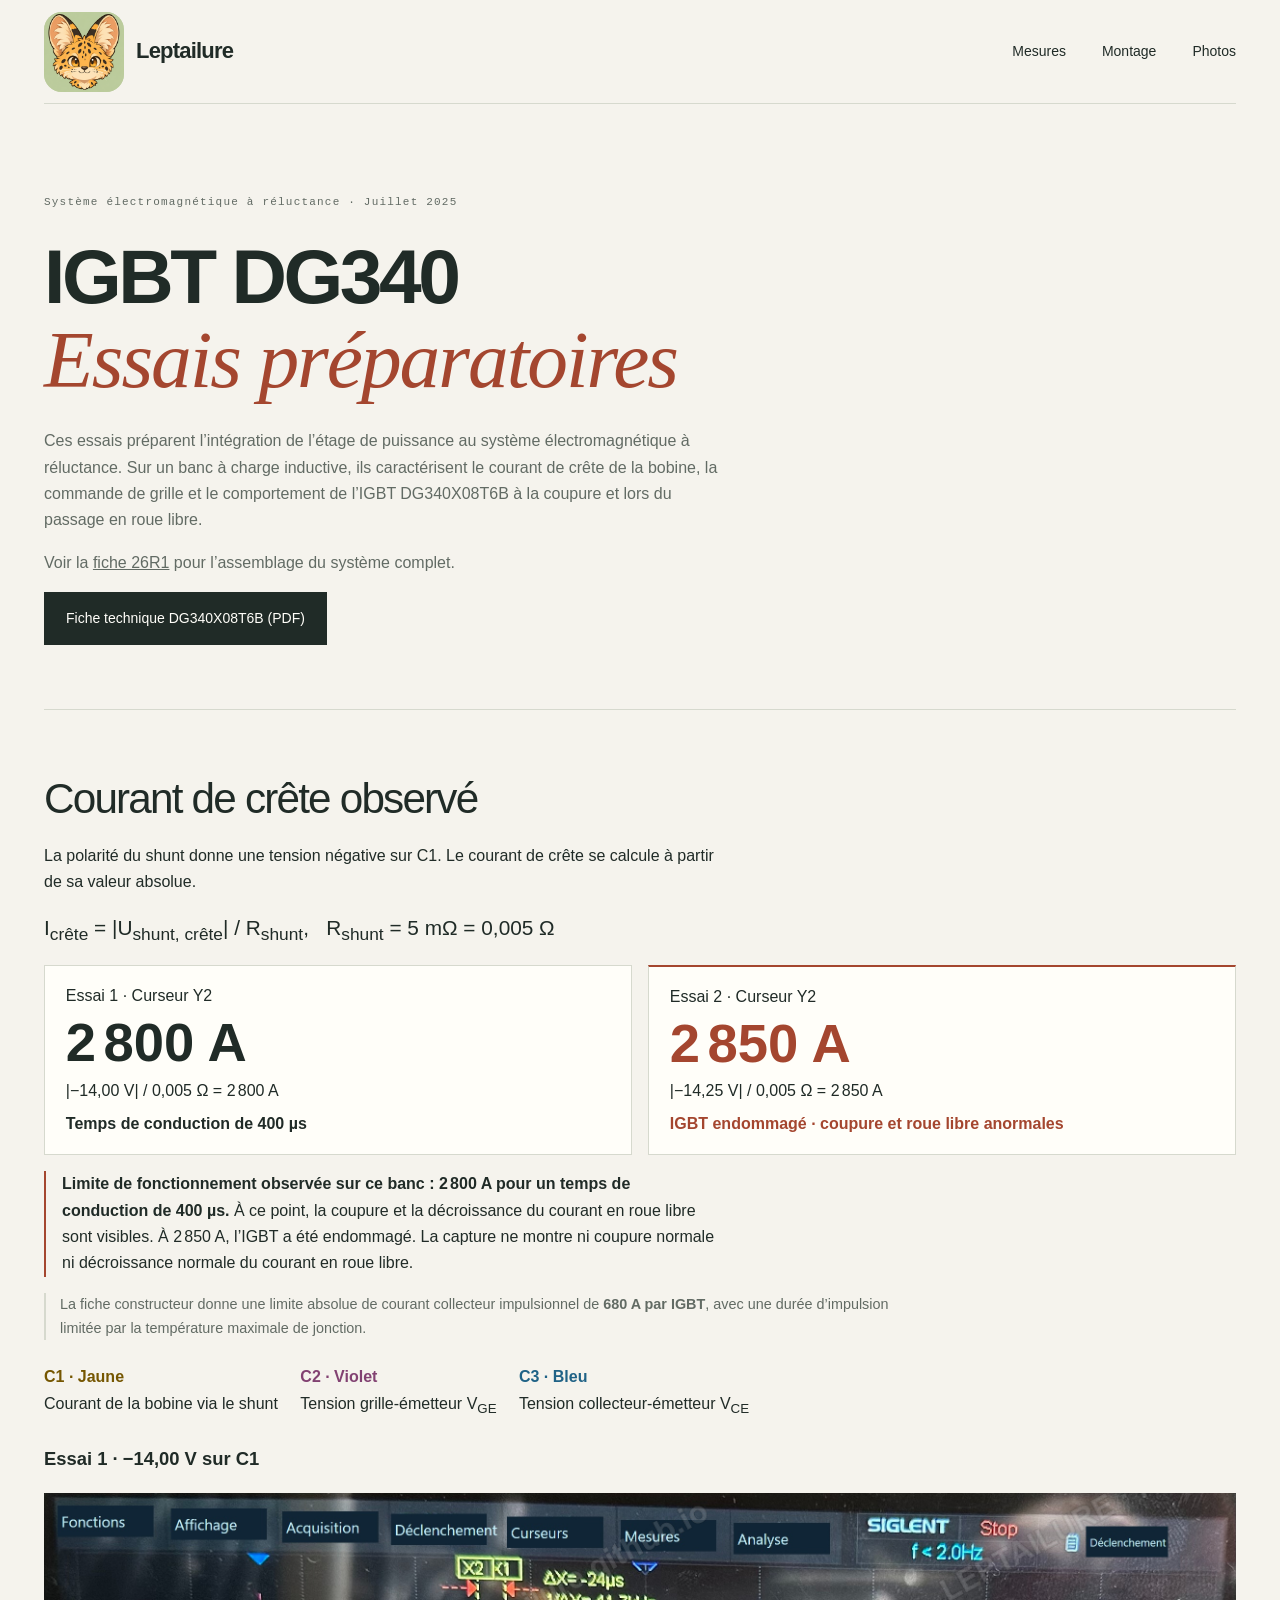
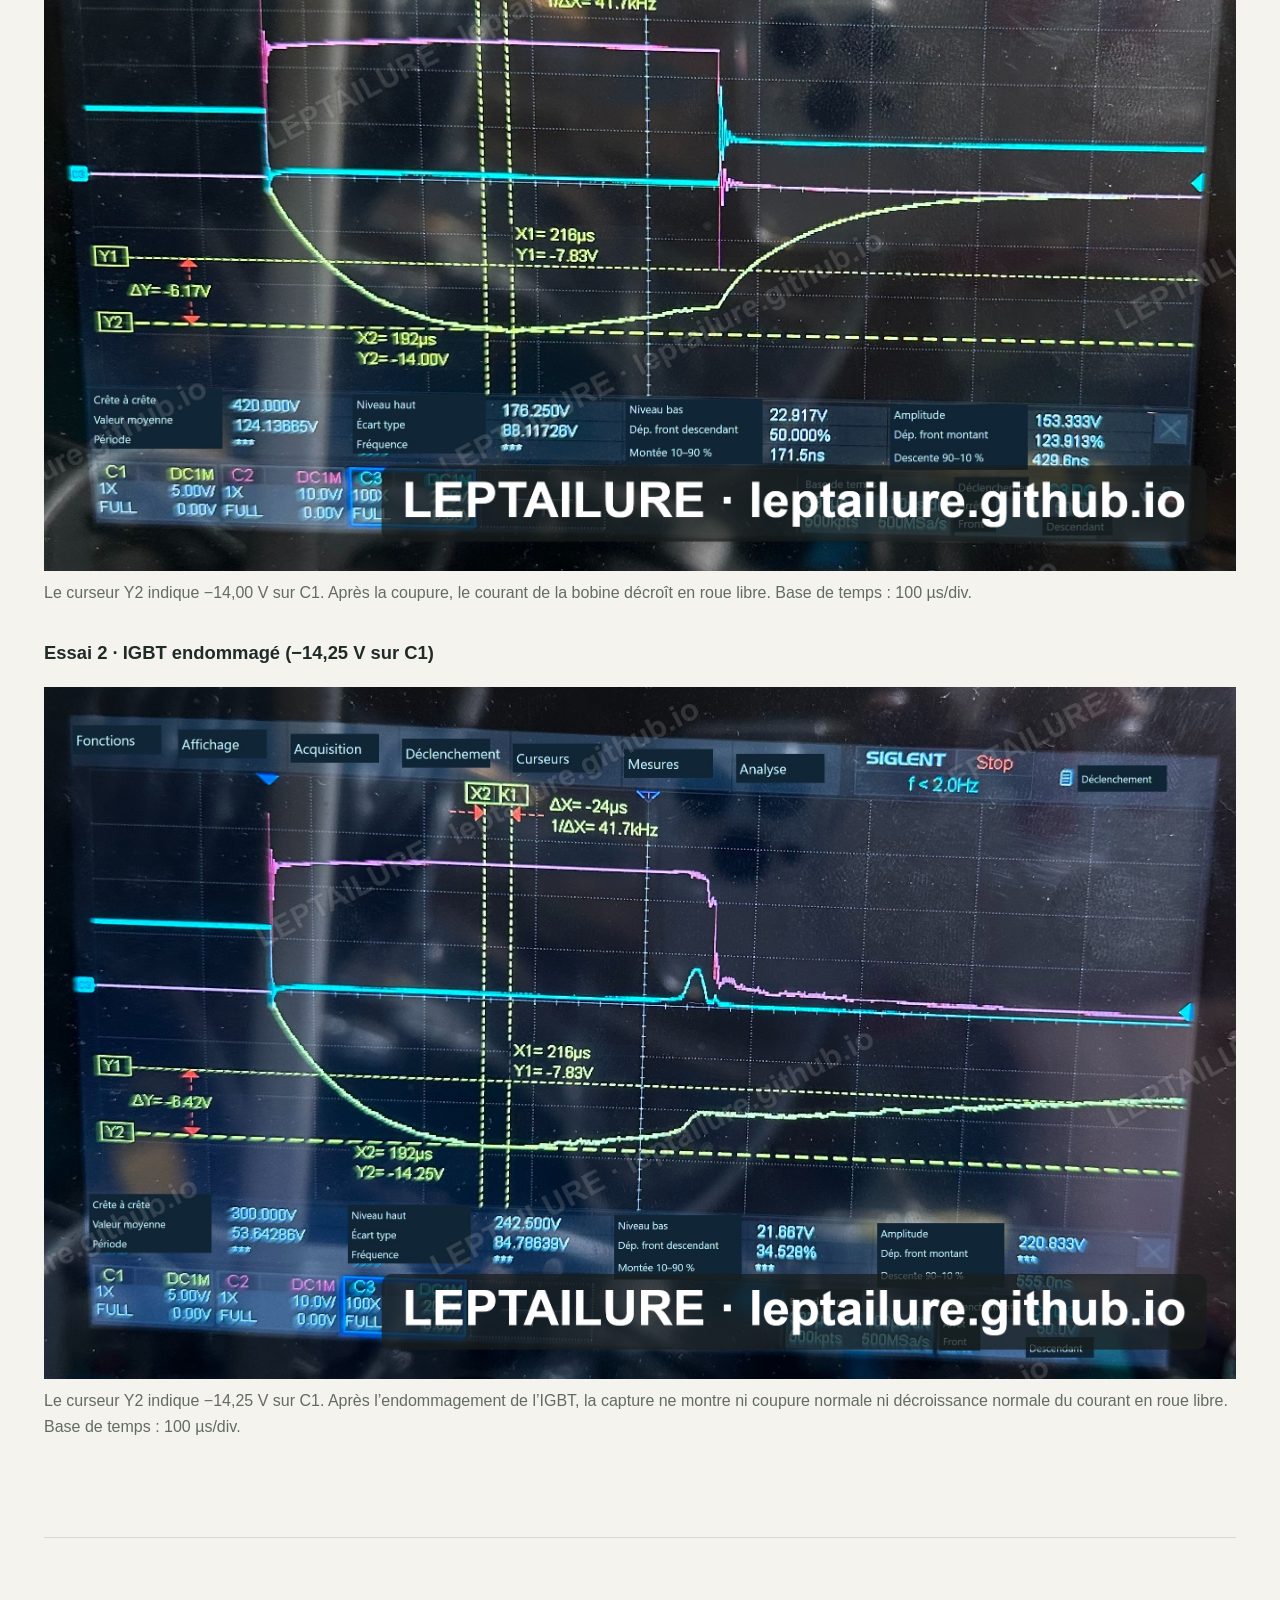
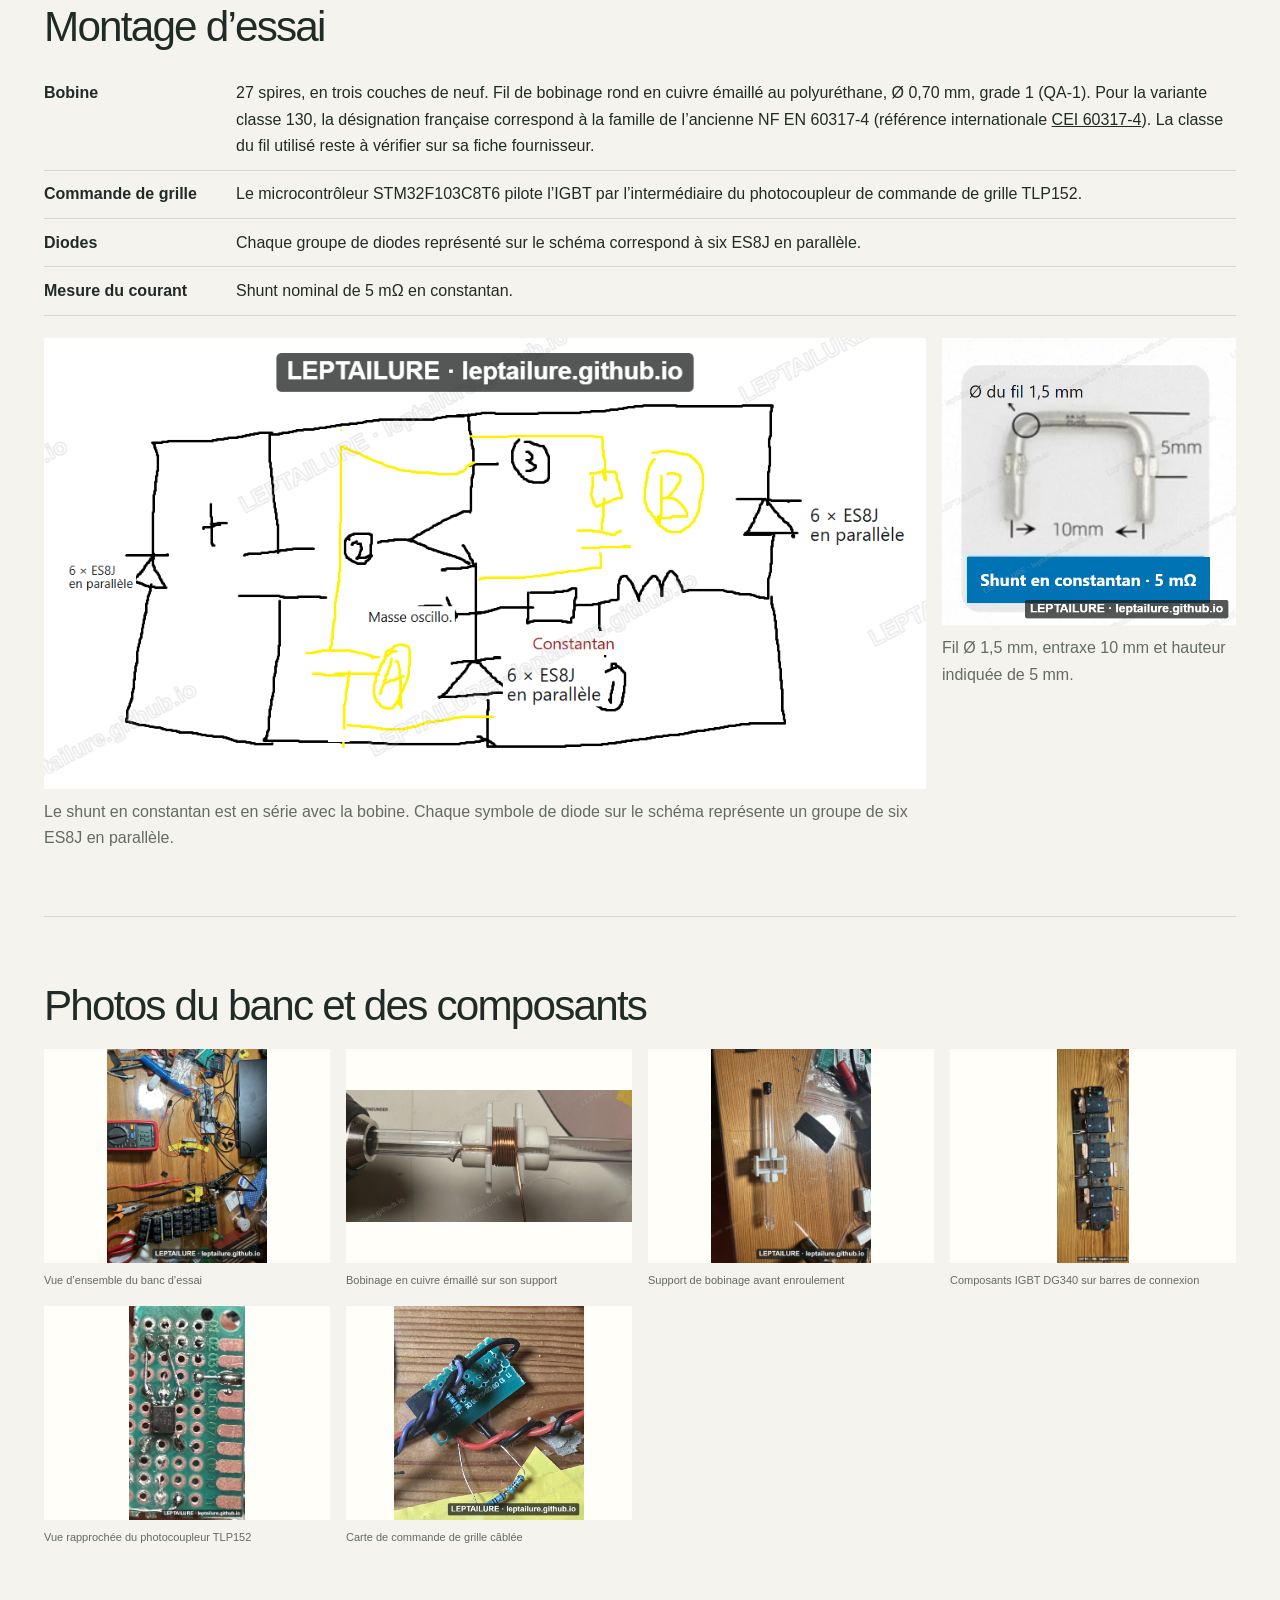
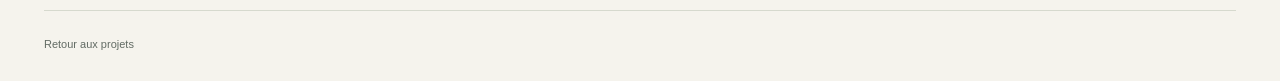
==== commit 574d37e8: "Improve watermark legibility across portfolio images" ====
--- a/igbt-dg340/index.html
+++ b/igbt-dg340/index.html
@@ -46,11 +46,11 @@
         <span class="blue"><b>C3 · Bleu</b> Tension collecteur-émetteur V<sub>CE</sub></span>
       </div>
       <figure class="scope">
-        <h3>Essai 1 · −14,00 V sur C1</h3><a href="media/essai-2800a-fr.jpg?v=tile1"><img src="media/essai-2800a-fr.jpg?v=tile1" width="2471" height="1407" alt="Essai 1 · −14,00 V sur C1"></a>
+        <h3>Essai 1 · −14,00 V sur C1</h3><a href="media/essai-2800a-fr.jpg?v=wm-readable"><img src="media/essai-2800a-fr.jpg?v=wm-readable" width="2471" height="1407" alt="Essai 1 · −14,00 V sur C1"></a>
         <figcaption>Le curseur Y2 indique −14,00 V sur C1. Après la coupure, le courant de la bobine décroît en roue libre. Base de temps : 100 µs/div.</figcaption>
       </figure>
       <figure class="scope">
-        <h3>Essai 2 · IGBT endommagé (−14,25 V sur C1)</h3><a href="media/essai-2850a-fr.jpg?v=tile1"><img src="media/essai-2850a-fr.jpg?v=tile1" width="2675" height="1553" alt="Essai 2 · IGBT endommagé (−14,25 V sur C1)"></a>
+        <h3>Essai 2 · IGBT endommagé (−14,25 V sur C1)</h3><a href="media/essai-2850a-fr.jpg?v=wm-readable"><img src="media/essai-2850a-fr.jpg?v=wm-readable" width="2675" height="1553" alt="Essai 2 · IGBT endommagé (−14,25 V sur C1)"></a>
         <figcaption>Le curseur Y2 indique −14,25 V sur C1. Après l’endommagement de l’IGBT, la capture ne montre ni coupure normale ni décroissance normale du courant en roue libre. Base de temps : 100 µs/div.</figcaption>
       </figure>
     </section>
@@ -64,11 +64,11 @@
       </dl>
       <div class="drawings">
         <figure>
-          <a href="media/schema-fr.png?v=tile1"><img src="media/schema-fr.png?v=tile1" width="1065" height="546" alt="Schéma d’essai avec bobine, shunt en constantan, masse de l’oscilloscope et groupes de six ES8J en parallèle." loading="lazy"></a>
+          <a href="media/schema-fr.png?v=wm-readable"><img src="media/schema-fr.png?v=wm-readable" width="1065" height="546" alt="Schéma d’essai avec bobine, shunt en constantan, masse de l’oscilloscope et groupes de six ES8J en parallèle." loading="lazy"></a>
           <figcaption>Le shunt en constantan est en série avec la bobine. Chaque symbole de diode sur le schéma représente un groupe de six ES8J en parallèle.</figcaption>
         </figure>
         <figure>
-          <a href="media/shunt-fr.png?v=tile1"><img src="media/shunt-fr.png?v=tile1" width="582" height="571" alt="Shunt en constantan de 5 mΩ." loading="lazy"></a>
+          <a href="media/shunt-fr.png?v=wm-readable"><img src="media/shunt-fr.png?v=wm-readable" width="582" height="571" alt="Shunt en constantan de 5 mΩ." loading="lazy"></a>
           <figcaption>Fil Ø 1,5 mm, entraxe 10 mm et hauteur indiquée de 5 mm.</figcaption>
         </figure>
       </div>
@@ -76,12 +76,12 @@
     <section id="photos">
       <h2>Photos du banc et des composants</h2>
       <div class="gallery">
-        <figure><a href="media/banc.webp?v=tile1"><img src="media/banc.webp?v=tile1" width="3024" height="4032" alt="Vue d’ensemble du banc d’essai" loading="lazy"></a><figcaption>Vue d’ensemble du banc d’essai</figcaption></figure>
+        <figure><a href="media/banc.webp?v=wm-readable"><img src="media/banc.webp?v=wm-readable" width="3024" height="4032" alt="Vue d’ensemble du banc d’essai" loading="lazy"></a><figcaption>Vue d’ensemble du banc d’essai</figcaption></figure>
         <figure><a href="media/bobinage.webp?v=tile1"><img src="media/bobinage.webp?v=tile1" width="3021" height="1391" alt="Bobinage en cuivre émaillé sur son support" loading="lazy"></a><figcaption>Bobinage en cuivre émaillé sur son support</figcaption></figure>
-        <figure><a href="media/support.webp?v=tile1"><img src="media/support.webp?v=tile1" width="3024" height="4032" alt="Support de bobinage avant enroulement" loading="lazy"></a><figcaption>Support de bobinage avant enroulement</figcaption></figure>
-        <figure><a href="media/igbt.webp?v=tile1"><img src="media/igbt.webp?v=tile1" width="1274" height="3838" alt="Composants IGBT DG340 sur barres de connexion" loading="lazy"></a><figcaption>Composants IGBT DG340 sur barres de connexion</figcaption></figure>
-        <figure><a href="media/tlp152.webp?v=tile1"><img src="media/tlp152.webp?v=tile1" width="510" height="943" alt="Vue rapprochée du photocoupleur TLP152" loading="lazy"></a><figcaption>Vue rapprochée du photocoupleur TLP152</figcaption></figure>
-        <figure><a href="media/commande.webp?v=tile1"><img src="media/commande.webp?v=tile1" width="1298" height="1469" alt="Carte de commande de grille câblée" loading="lazy"></a><figcaption>Carte de commande de grille câblée</figcaption></figure>
+        <figure><a href="media/support.webp?v=wm-readable"><img src="media/support.webp?v=wm-readable" width="3024" height="4032" alt="Support de bobinage avant enroulement" loading="lazy"></a><figcaption>Support de bobinage avant enroulement</figcaption></figure>
+        <figure><a href="media/igbt.webp?v=wm-readable"><img src="media/igbt.webp?v=wm-readable" width="1274" height="3838" alt="Composants IGBT DG340 sur barres de connexion" loading="lazy"></a><figcaption>Composants IGBT DG340 sur barres de connexion</figcaption></figure>
+        <figure><a href="media/tlp152.webp?v=wm-readable"><img src="media/tlp152.webp?v=wm-readable" width="510" height="943" alt="Vue rapprochée du photocoupleur TLP152" loading="lazy"></a><figcaption>Vue rapprochée du photocoupleur TLP152</figcaption></figure>
+        <figure><a href="media/commande.webp?v=wm-readable"><img src="media/commande.webp?v=wm-readable" width="1298" height="1469" alt="Carte de commande de grille câblée" loading="lazy"></a><figcaption>Carte de commande de grille câblée</figcaption></figure>
       </div>
     </section>
   </main>
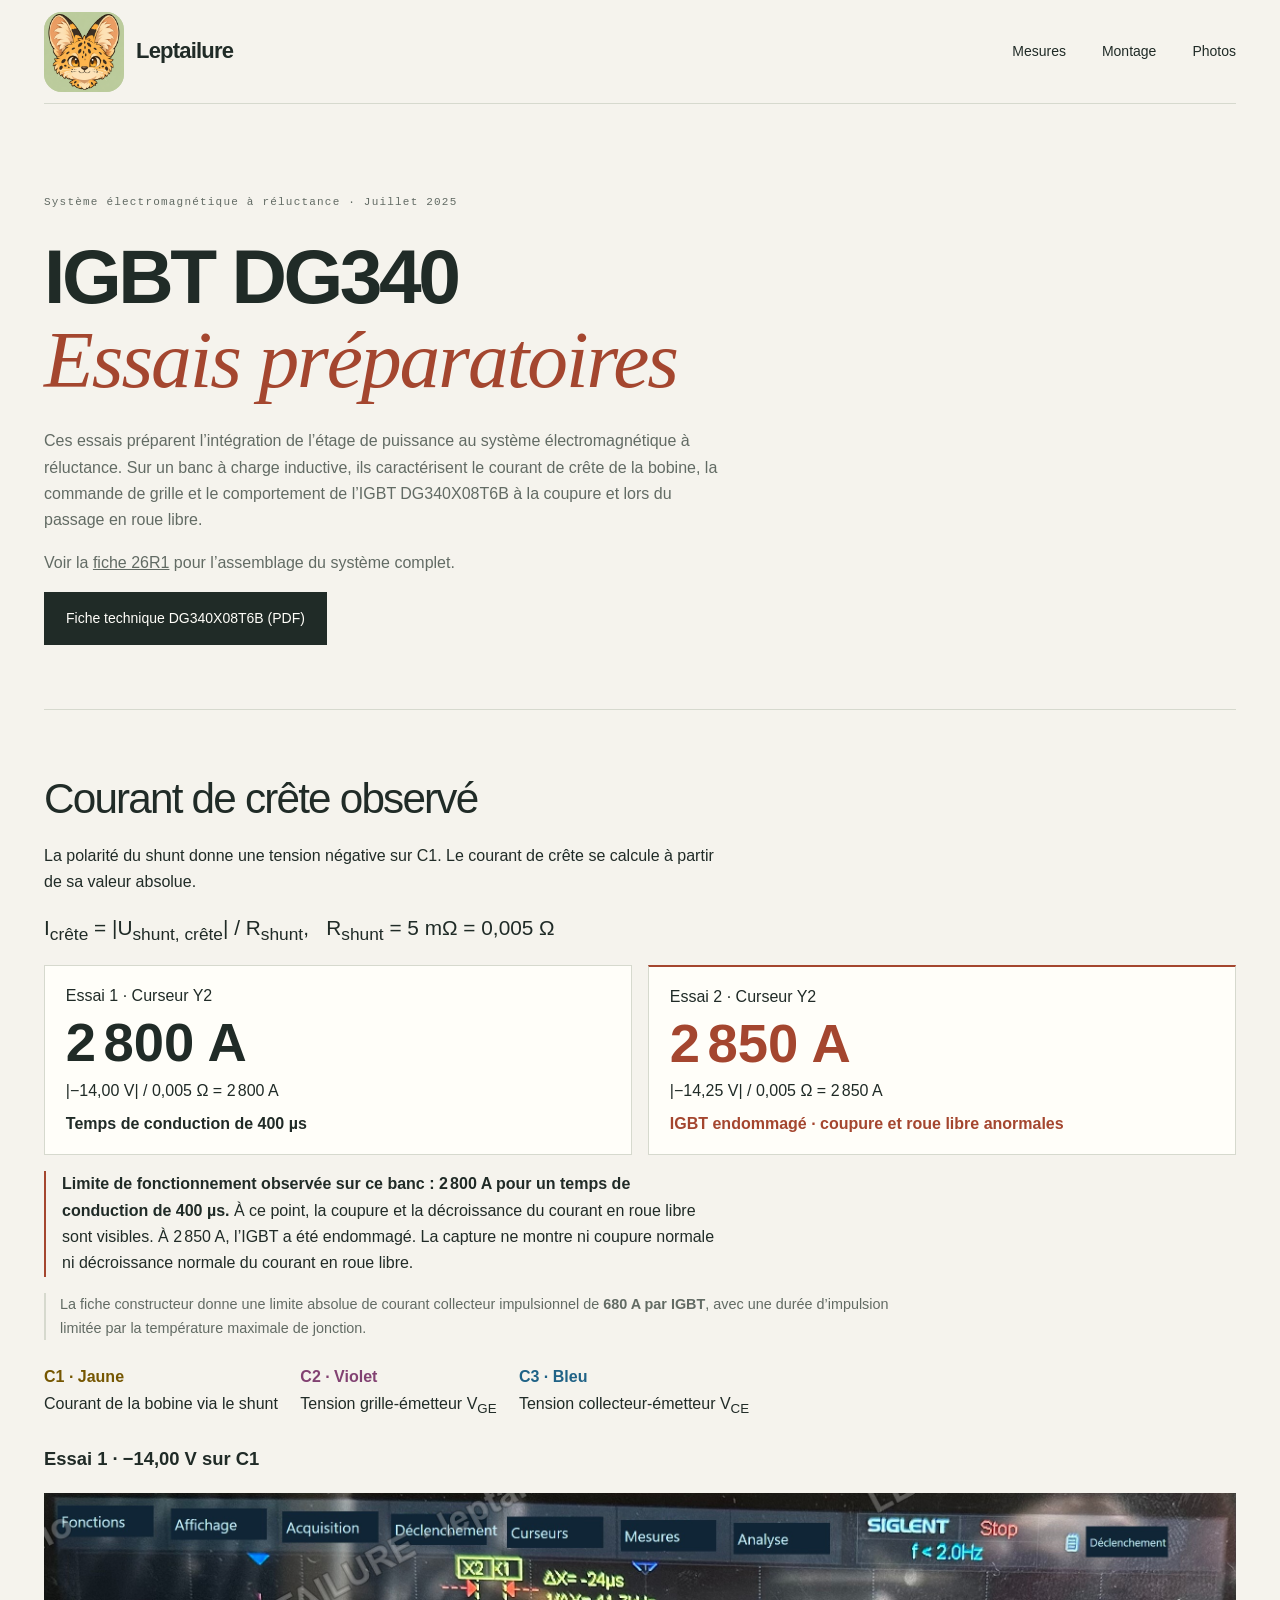
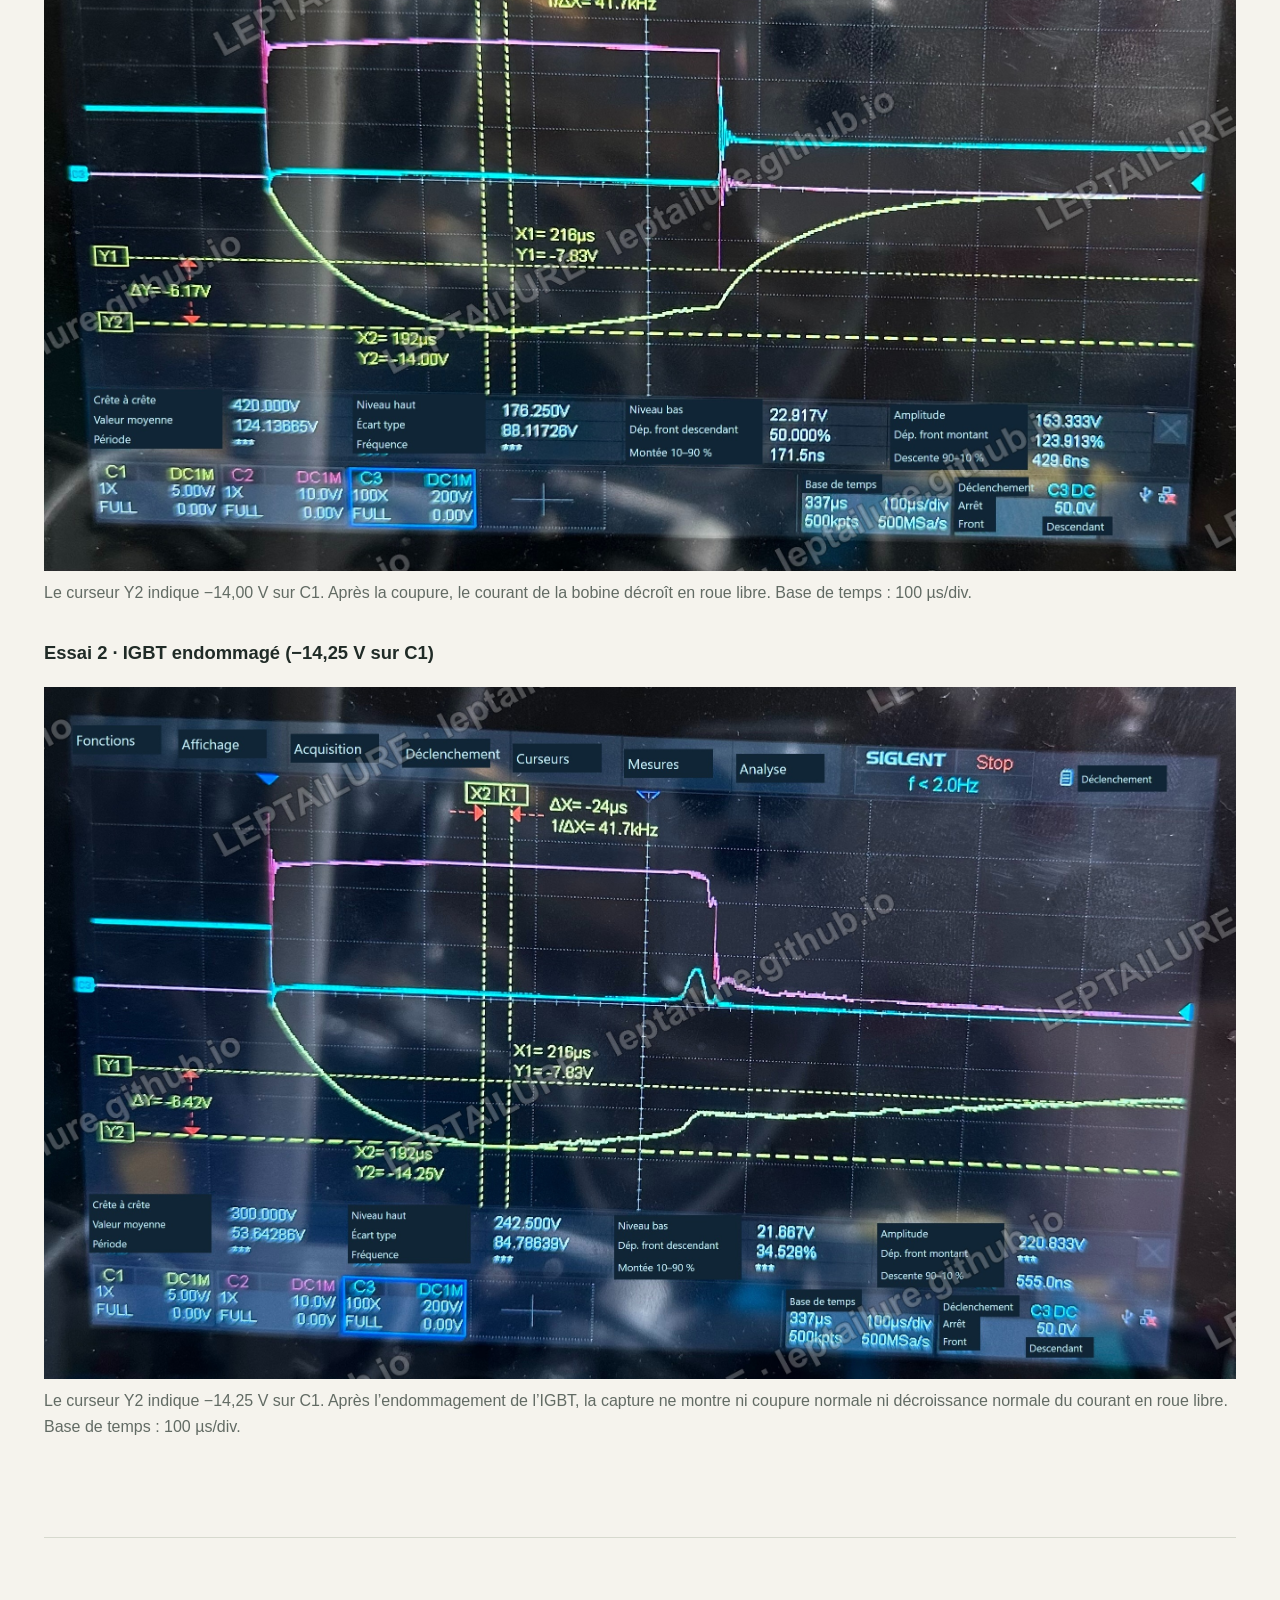
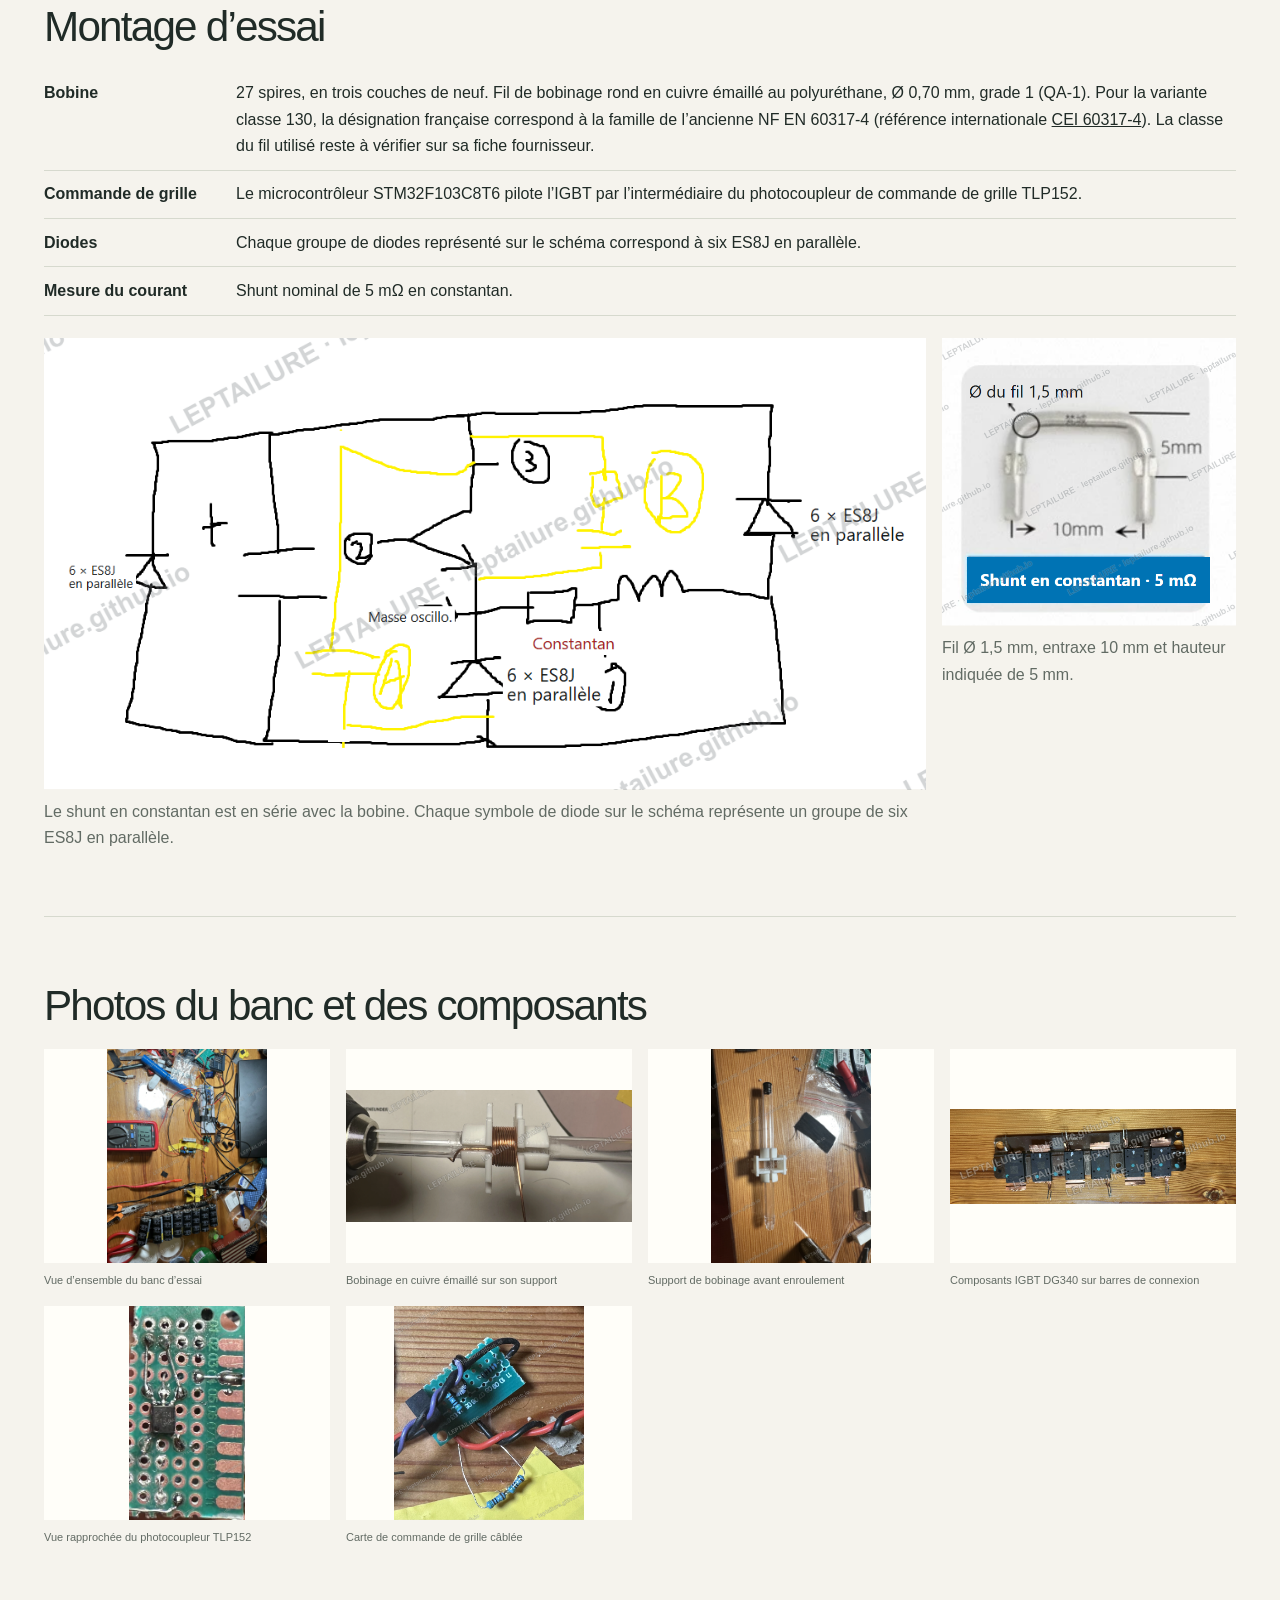
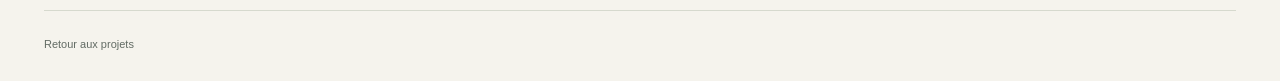
==== commit 26cd4f0e: "Use transparent watermarks throughout the portfolio" ====
--- a/igbt-dg340/index.html
+++ b/igbt-dg340/index.html
@@ -46,11 +46,11 @@
         <span class="blue"><b>C3 · Bleu</b> Tension collecteur-émetteur V<sub>CE</sub></span>
       </div>
       <figure class="scope">
-        <h3>Essai 1 · −14,00 V sur C1</h3><a href="media/essai-2800a-fr.jpg?v=wm-readable"><img src="media/essai-2800a-fr.jpg?v=wm-readable" width="2471" height="1407" alt="Essai 1 · −14,00 V sur C1"></a>
+        <h3>Essai 1 · −14,00 V sur C1</h3><a href="media/essai-2800a-fr.jpg?v=wm-transparent-1"><img src="media/essai-2800a-fr.jpg?v=wm-transparent-1" width="2471" height="1407" alt="Essai 1 · −14,00 V sur C1"></a>
         <figcaption>Le curseur Y2 indique −14,00 V sur C1. Après la coupure, le courant de la bobine décroît en roue libre. Base de temps : 100 µs/div.</figcaption>
       </figure>
       <figure class="scope">
-        <h3>Essai 2 · IGBT endommagé (−14,25 V sur C1)</h3><a href="media/essai-2850a-fr.jpg?v=wm-readable"><img src="media/essai-2850a-fr.jpg?v=wm-readable" width="2675" height="1553" alt="Essai 2 · IGBT endommagé (−14,25 V sur C1)"></a>
+        <h3>Essai 2 · IGBT endommagé (−14,25 V sur C1)</h3><a href="media/essai-2850a-fr.jpg?v=wm-transparent-1"><img src="media/essai-2850a-fr.jpg?v=wm-transparent-1" width="2675" height="1553" alt="Essai 2 · IGBT endommagé (−14,25 V sur C1)"></a>
         <figcaption>Le curseur Y2 indique −14,25 V sur C1. Après l’endommagement de l’IGBT, la capture ne montre ni coupure normale ni décroissance normale du courant en roue libre. Base de temps : 100 µs/div.</figcaption>
       </figure>
     </section>
@@ -64,11 +64,11 @@
       </dl>
       <div class="drawings">
         <figure>
-          <a href="media/schema-fr.png?v=wm-readable"><img src="media/schema-fr.png?v=wm-readable" width="1065" height="546" alt="Schéma d’essai avec bobine, shunt en constantan, masse de l’oscilloscope et groupes de six ES8J en parallèle." loading="lazy"></a>
+          <a href="media/schema-fr.png?v=wm-transparent-1"><img src="media/schema-fr.png?v=wm-transparent-1" width="1065" height="546" alt="Schéma d’essai avec bobine, shunt en constantan, masse de l’oscilloscope et groupes de six ES8J en parallèle." loading="lazy"></a>
           <figcaption>Le shunt en constantan est en série avec la bobine. Chaque symbole de diode sur le schéma représente un groupe de six ES8J en parallèle.</figcaption>
         </figure>
         <figure>
-          <a href="media/shunt-fr.png?v=wm-readable"><img src="media/shunt-fr.png?v=wm-readable" width="582" height="571" alt="Shunt en constantan de 5 mΩ." loading="lazy"></a>
+          <a href="media/shunt-fr.png?v=wm-transparent-1"><img src="media/shunt-fr.png?v=wm-transparent-1" width="582" height="571" alt="Shunt en constantan de 5 mΩ." loading="lazy"></a>
           <figcaption>Fil Ø 1,5 mm, entraxe 10 mm et hauteur indiquée de 5 mm.</figcaption>
         </figure>
       </div>
@@ -76,12 +76,12 @@
     <section id="photos">
       <h2>Photos du banc et des composants</h2>
       <div class="gallery">
-        <figure><a href="media/banc.webp?v=wm-readable"><img src="media/banc.webp?v=wm-readable" width="3024" height="4032" alt="Vue d’ensemble du banc d’essai" loading="lazy"></a><figcaption>Vue d’ensemble du banc d’essai</figcaption></figure>
-        <figure><a href="media/bobinage.webp?v=tile1"><img src="media/bobinage.webp?v=tile1" width="3021" height="1391" alt="Bobinage en cuivre émaillé sur son support" loading="lazy"></a><figcaption>Bobinage en cuivre émaillé sur son support</figcaption></figure>
-        <figure><a href="media/support.webp?v=wm-readable"><img src="media/support.webp?v=wm-readable" width="3024" height="4032" alt="Support de bobinage avant enroulement" loading="lazy"></a><figcaption>Support de bobinage avant enroulement</figcaption></figure>
-        <figure><a href="media/igbt.webp?v=wm-readable"><img src="media/igbt.webp?v=wm-readable" width="1274" height="3838" alt="Composants IGBT DG340 sur barres de connexion" loading="lazy"></a><figcaption>Composants IGBT DG340 sur barres de connexion</figcaption></figure>
-        <figure><a href="media/tlp152.webp?v=wm-readable"><img src="media/tlp152.webp?v=wm-readable" width="510" height="943" alt="Vue rapprochée du photocoupleur TLP152" loading="lazy"></a><figcaption>Vue rapprochée du photocoupleur TLP152</figcaption></figure>
-        <figure><a href="media/commande.webp?v=wm-readable"><img src="media/commande.webp?v=wm-readable" width="1298" height="1469" alt="Carte de commande de grille câblée" loading="lazy"></a><figcaption>Carte de commande de grille câblée</figcaption></figure>
+        <figure><a href="media/banc.webp?v=wm-transparent-1"><img src="media/banc.webp?v=wm-transparent-1" width="3024" height="4032" alt="Vue d’ensemble du banc d’essai" loading="lazy"></a><figcaption>Vue d’ensemble du banc d’essai</figcaption></figure>
+        <figure><a href="media/bobinage.webp?v=wm-transparent-1"><img src="media/bobinage.webp?v=wm-transparent-1" width="3021" height="1391" alt="Bobinage en cuivre émaillé sur son support" loading="lazy"></a><figcaption>Bobinage en cuivre émaillé sur son support</figcaption></figure>
+        <figure><a href="media/support.webp?v=wm-transparent-1"><img src="media/support.webp?v=wm-transparent-1" width="3024" height="4032" alt="Support de bobinage avant enroulement" loading="lazy"></a><figcaption>Support de bobinage avant enroulement</figcaption></figure>
+        <figure><a href="media/igbt.webp?v=wm-transparent-1"><img src="media/igbt-cover.webp?v=wm-transparent-1" width="1920" height="637" alt="Composants IGBT DG340 sur barres de connexion" loading="lazy"></a><figcaption>Composants IGBT DG340 sur barres de connexion</figcaption></figure>
+        <figure><a href="media/tlp152.webp?v=wm-transparent-1"><img src="media/tlp152.webp?v=wm-transparent-1" width="510" height="943" alt="Vue rapprochée du photocoupleur TLP152" loading="lazy"></a><figcaption>Vue rapprochée du photocoupleur TLP152</figcaption></figure>
+        <figure><a href="media/commande.webp?v=wm-transparent-1"><img src="media/commande.webp?v=wm-transparent-1" width="1298" height="1469" alt="Carte de commande de grille câblée" loading="lazy"></a><figcaption>Carte de commande de grille câblée</figcaption></figure>
       </div>
     </section>
   </main>
--- a/home-classic.css
+++ b/home-classic.css
@@ -61,13 +61,9 @@
   object-position: center 76%;
 }
 
-.project-cover--portrait img {
-  position: absolute;
-  top: 50%;
-  left: 50%;
-  width: 40%;
-  height: auto;
-  transform: translate(-50%, -50%) rotate(90deg);
+.project-cover--landscape img {
+  object-fit: cover;
+  object-position: center;
 }
 
 .project-cover--board {
